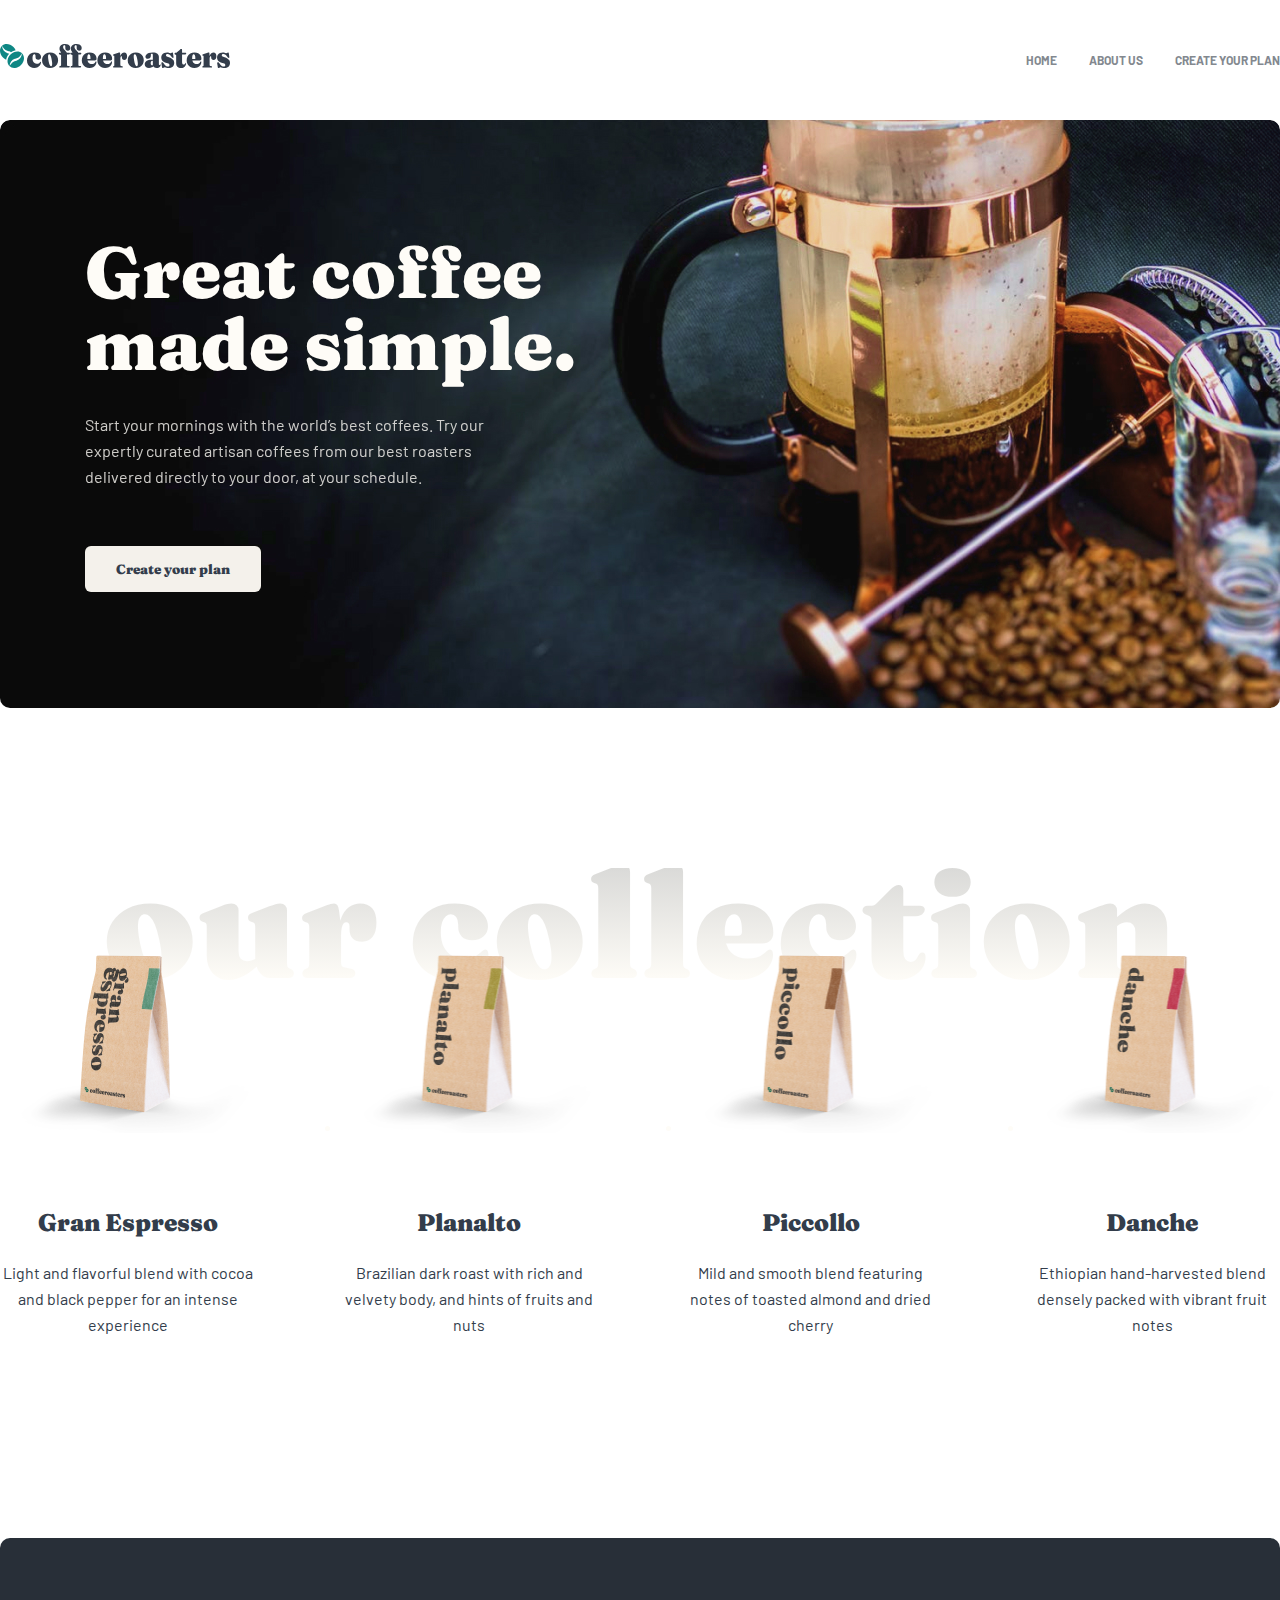
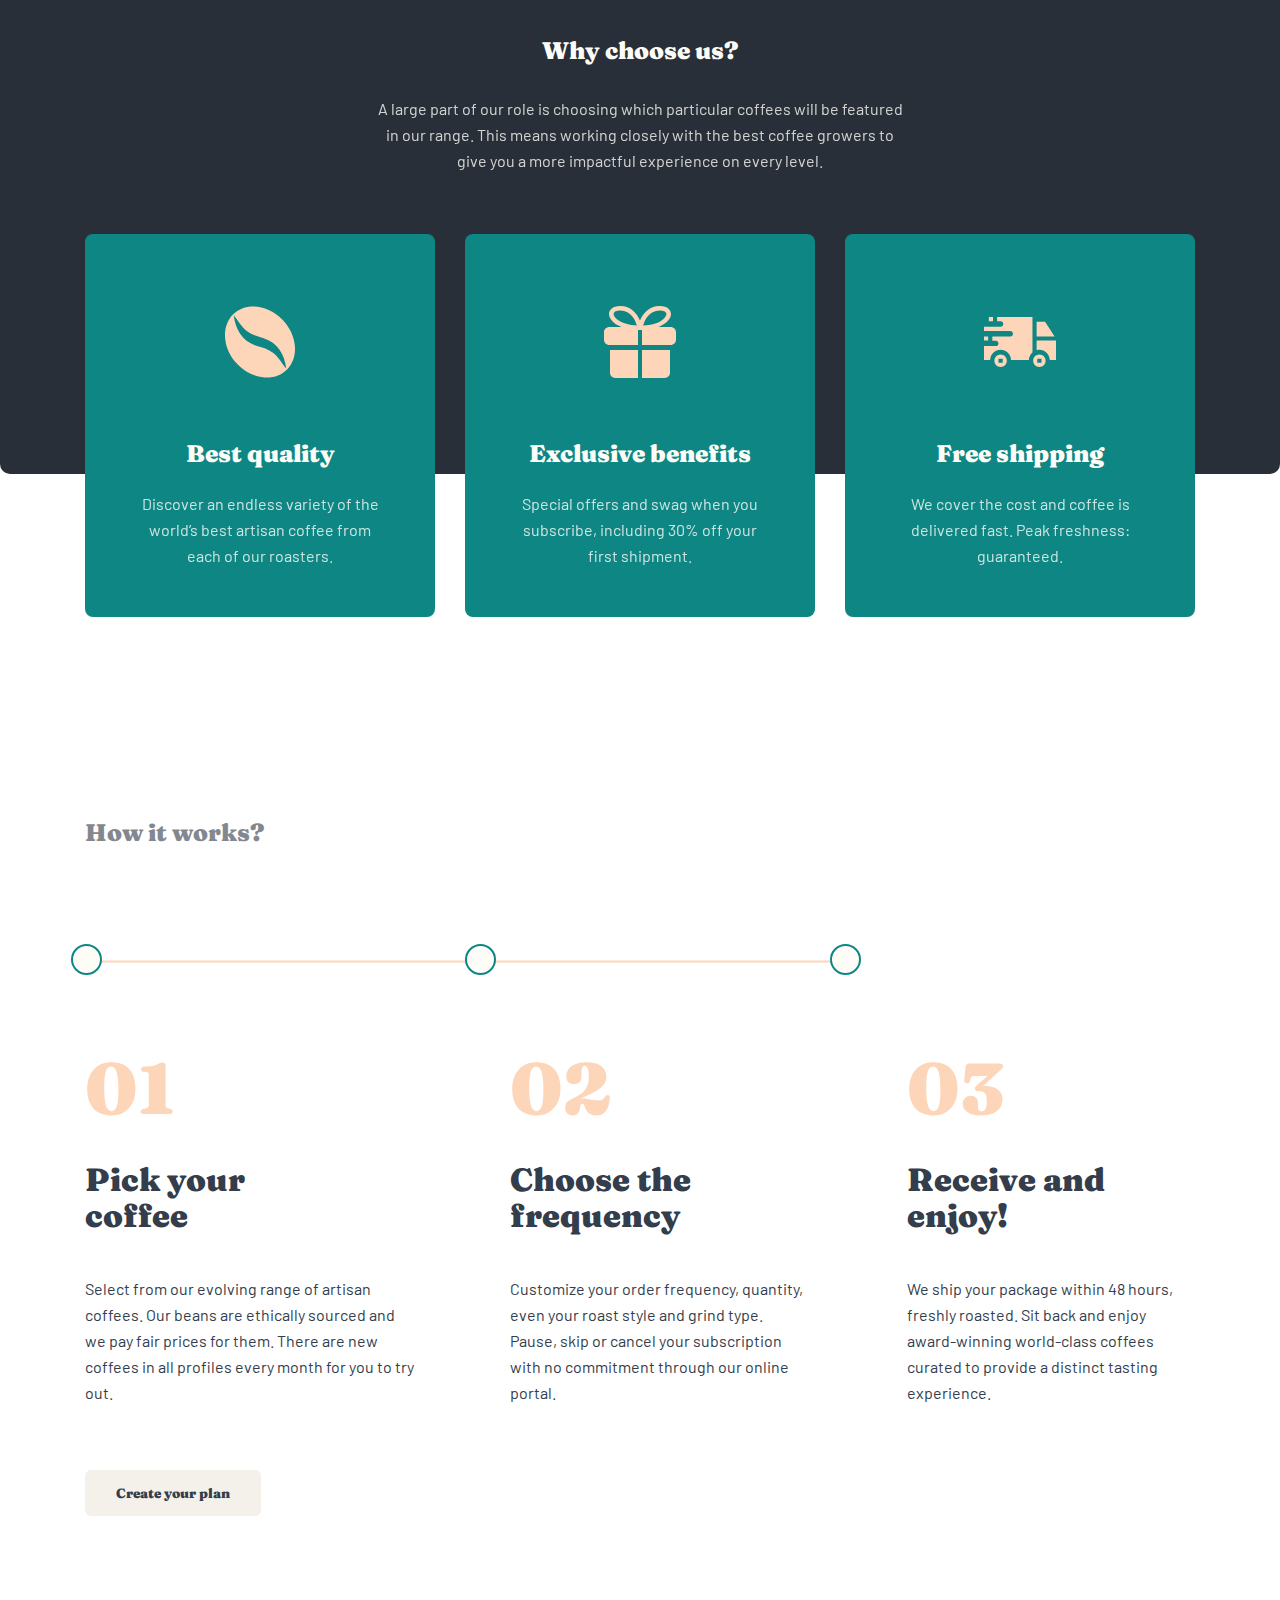
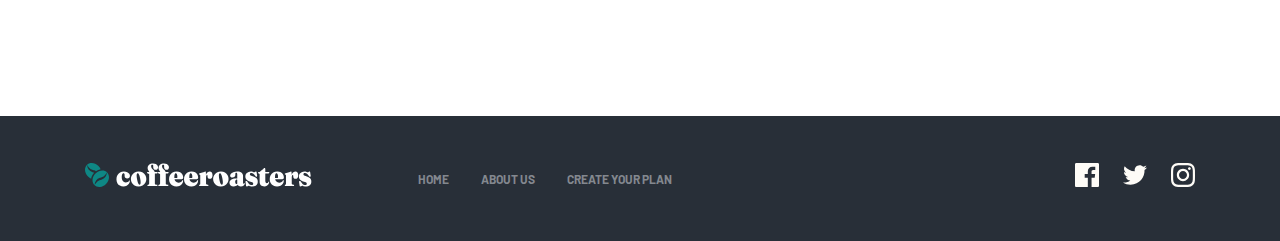
==== index.html @ be674624 "the end" ====
<!DOCTYPE html>
<html lang="en">
  <head>
    <meta charset="UTF-8" />
    <meta http-equiv="X-UA-Compatible" content="IE=edge" />
    <meta name="viewport" content="width=device-width, initial-scale=1.0" />

    <link rel="stylesheet" href="./css/main.css" />
    <title>Home</title>
  </head>
  <body>
    <!-- header -->

    <header class="header">
      <div class="container">
        <div class="header__page">
          <div class="logo">
            <img
              width="24"
              height="24"
              src="./assets/images/Combined_Shape.svg"
              alt="coffee beans"
              class="logo__icon"
            />
            <img
              width="203"
              height="24"
              src="./assets/images/coffeeroasters_logo.svg"
              alt="coffeeroasters logo"
              class="logo__text"
            />
          </div>
          <ul class="nav">
            <li class="nav__item">
              <a href="./index.html">home</a>
            </li>
            <li class="nav__item">
              <a href="./pages/about.html" target="_blank">about us</a>
            </li>
            <li class="nav__item">
              <a href="./pages/subscribe.html" target="_blank"
                >create your plan</a
              >
            </li>
          </ul>
        </div>
      </div>
    </header>

    <!-- main -->
    <main class="main">
      <div class="container">
        <!-- hero -->
        <section class="hero">
          <div class="hero__text">
            <h1 class="hero__title">Great coffee made simple.</h1>
            <p class="hero__subtitle">
              Start your mornings with the world’s best coffees. Try our
              expertly curated artisan coffees from our best roasters delivered
              directly to your door, at your schedule.
            </p>
            <button class="hero__btn">Create your plan</button>
          </div>
        </section>

        <!-- box-menu -->
        <section class="collection">
          <p class="collection__title">our collection</p>
          <ul class="collection__list">
            <li class="collection__item">
              <img
                width="255"
                height="193"
                src="./assets/images/paket1.png"
                alt="box"
                class="collection__icon"
              />
              <h5 class="card__title">Gran Espresso</h5>
              <p class="card__subtitle">
                Light and flavorful blend with cocoa and black pepper for an
                intense experience
              </p>
            </li>
            <li class="collection__item">
              <img
                width="255"
                height="193"
                src="./assets/images/paket2.png"
                alt="box"
                class="collection__icon"
              />
              <h5 class="card__title">Planalto</h5>
              <p class="card__subtitle">
                Brazilian dark roast with rich and velvety body, and hints of
                fruits and nuts
              </p>
            </li>
            <li class="collection__item">
              <img
                width="255"
                height="193"
                src="./assets/images/paket3.png"
                alt="box"
                class="collection__icon"
              />
              <h5 class="card__title">Piccollo</h5>
              <p class="card__subtitle">
                Mild and smooth blend featuring notes of toasted almond and
                dried cherry
              </p>
            </li>
            <li class="collection__item">
              <img
                width="255"
                height="193"
                src="./assets/images/paket4.png"
                alt="box"
                class="collection__icon"
              />
              <h5 class="card__title">Danche</h5>
              <p class="card__subtitle">
                Ethiopian hand-harvested blend densely packed with vibrant fruit
                notes
              </p>
            </li>
          </ul>
        </section>

        <!-- why choose us -->
        <section class="choose">
          <div class="choose__page">
            <div class="choose__text">
              <h3 class="choose__title">Why choose us?</h3>
              <p class="choose__subtitle">
                A large part of our role is choosing which particular coffees
                will be featured in our range. This means working closely with
                the best coffee growers to give you a more impactful experience
                on every level.
              </p>
            </div>
          </div>
          <div class="choose__cards">
            <ul class="choose__list">
              <li class="choose__item">
                <img
                  width="72"
                  height="72"
                  src="./assets/images/coffee-bean.svg"
                  alt="coffee bean"
                  class="choose__icon"
                />
                <h5 class="choose__cards_title">Best quality</h5>
                <p class="choose__cards_subtitle">
                  Discover an endless variety of the world’s best artisan coffee
                  from each of our roasters.
                </p>
              </li>
              <li class="choose__item">
                <img
                  width="72"
                  height="72"
                  src="./assets/images/giftbox.svg"
                  alt="giftbox icon"
                  class="choose__icon"
                />
                <h5 class="choose__cards_title">Exclusive benefits</h5>
                <p class="choose__cards_subtitle">
                  Special offers and swag when you subscribe, including 30% off
                  your first shipment.
                </p>
              </li>
              <li class="choose__item">
                <img
                  width="72"
                  height="72"
                  src="./assets/images/truck.svg"
                  alt="truck icon"
                  class="choose__icon"
                />
                <h5 class="choose__cards_title">Free shipping</h5>
                <p class="choose__cards_subtitle">
                  We cover the cost and coffee is delivered fast. Peak
                  freshness: guaranteed.
                </p>
              </li>
            </ul>
          </div>
        </section>

        <!-- cards -->

        <!-- how it works -->
        <section class="work">
          <p class="work__title">How it works?</p>
          <div class="work__line">
            ,
            <img src="./assets/images/Path.svg" alt="line path" class="path" />
            <img
              src="./assets/images/Oval.svg"
              alt="oval"
              class="line__oval1"
            />
            <img
              src="./assets/images/Oval.svg"
              alt="oval"
              class="line__oval2"
            />
            <img
              src="./assets/images/Oval.svg"
              alt="oval"
              class="line__oval3"
            />
          </div>
          <ul class="work__list">
            <li class="work__item">
              <h2 class="work__item_num">01</h2>
              <h4 class="work__item_title">Pick your coffee</h4>
              <p class="work__item_subtitle">
                Select from our evolving range of artisan coffees. Our beans are
                ethically sourced and we pay fair prices for them. There are new
                coffees in all profiles every month for you to try out.
              </p>
            </li>
            <li class="work__item">
              <h2 class="work__item_num">02</h2>
              <h4 class="work__item_title">Choose the frequency</h4>
              <p class="work__item_subtitle">
                Customize your order frequency, quantity, even your roast style
                and grind type. Pause, skip or cancel your subscription with no
                commitment through our online portal.
              </p>
            </li>
            <li class="work__item">
              <h2 class="work__item_num">03</h2>
              <h4 class="work__item_title">Receive and enjoy!</h4>
              <p class="work__item_subtitle">
                We ship your package within 48 hours, freshly roasted. Sit back
                and enjoy award-winning world-class coffees curated to provide a
                distinct tasting experience.
              </p>
            </li>
          </ul>
          <button class="work__btn hero__btn">Create your plan</button>
        </section>
      </div>
    </main>

    <!-- footer -->

    <footer class="footer">
      <div class="container">
        <div class="footer__page">
          <div class="footer__left">
            <div class="footer__logo">
              <img
                width="24"
                height="24"
                src="./assets/images/Combined_Shape.svg"
                alt="coffee beans"
                class="logo__icon"
              />
              <img
                width="203"
                height="24"
                src="./assets/images/coffeeroasters_white.svg"
                alt="coffeeroasters logo"
                class="logo__text"
              />
            </div>
            <ul class="nav footer__nav">
              <li class="nav__item">
                <a href="./index.html">home</a>
              </li>
              <li class="nav__item">
                <a href="./pages/about.html" target="_blank">about us</a>
              </li>
              <li class="nav__item">
                <a href="./pages/subscribe.html" target="_blank"
                  >create your plan</a
                >
              </li>
            </ul>
          </div>
          <ul class="footer__list">
            <li class="footer__icon">
              <a href="https://facebook.com" target="_blank"
                ><img
                  width="24"
                  height="24"
                  src="./assets/images/facebook.svg"
                  alt="facebook icon"
              /></a>
            </li>
            <li class="footer__icon">
              <a href="https://twitter.com" target="_blank"
                ><img
                  width="24"
                  height="24"
                  src="./assets/images/twitter.svg"
                  alt="twitter icon"
              /></a>
            </li>
            <li class="footer__icon">
              <a href="https://instagram.com" target="_blank"
                ><img
                  width="24"
                  height="24"
                  src="./assets/images/instagram.svg"
                  alt="instagram icon"
              /></a>
            </li>
          </ul>
        </div>
      </div>
    </footer>
  </body>
</html>
---- css/main.css ----
.blitz-question .answer-list, .footer__list, .footer__left, .footer__page, .collection__list, .header__page .nav, .header__page {
  display: flex;
  justify-content: space-between;
  align-items: center;
}

* {
  margin: 0;
  padding: 0;
  box-sizing: border-box;
  scroll-behavior: smooth;
}

body {
  font-family: "Barlow-Regular";
  font-size: 16px;
  color: #fefcf7;
  line-height: 26px;
}

.container {
  width: 1280px;
  margin: 0 auto;
}

@font-face {
  font-family: "Barlow-Regular";
  src: url(../assets/fonts/Barlow-Regular.ttf);
  font-weight: 400;
  font-style: normal;
}
@font-face {
  font-family: "Barlow-Bold";
  src: url(../assets/fonts/Barlow-Bold.ttf);
  font-weight: 700;
  font-style: normal;
}
@font-face {
  font-family: "Fraunces";
  src: url(../assets/fonts/Fraunces_9pt-Black.ttf);
  font-weight: 900;
  font-style: normal;
}
.header {
  padding-top: 44px;
}
.header__page .nav {
  font-family: "Barlow-Bold";
  font-size: 12px;
  list-style-type: none;
  text-transform: uppercase;
  gap: 32px;
}
.header__page .nav__item a {
  text-decoration: none;
  color: #83888f;
}
.header__page .nav__item a:hover {
  color: #333d4b;
}

.hero {
  margin-top: 45px;
  padding: 116px 85px;
  background-image: url(/assets/images/Bitmap.jpg);
  border-radius: 10px;
}
.hero__title {
  font-family: "Fraunces";
  font-size: 72px;
  line-height: 72px;
  color: #fefcf7;
  width: 493px;
}
.hero__subtitle {
  mix-blend-mode: normal;
  opacity: 0.8;
  width: 445px;
  margin-top: 32px;
}
.hero__btn {
  background-color: #f4f1eb;
  border-radius: 6px;
  border: none;
  margin-top: 56px;
  padding: 15px 31px;
  font-family: "Fraunces";
  color: #333d4b;
}
.hero__btn:hover {
  background-color: #66d2cf;
  color: #fefcf7;
}
.hero__btn:active {
  background-color: #fdd6ba;
  color: #333d4b;
}

.collection {
  margin-top: 160px;
}
.collection__title {
  font-family: "Fraunces";
  font-size: 150px;
  line-height: 72px;
  text-align: center;
  background: -webkit-linear-gradient(#dadad8, #fefcf7);
  -webkit-background-clip: text;
  -webkit-text-fill-color: transparent;
  padding: 20px 86px;
  margin-bottom: -40px;
  mix-blend-mode: normal;
}
.collection__item {
  width: 255px;
  text-align: center;
}
.collection .card__title {
  font-family: "Fraunces";
  font-size: 24px;
  color: #333d4b;
  margin-top: 70px;
}
.collection .card__subtitle {
  color: #333d4b;
  margin-top: 24px;
}

.choose__page {
  margin-top: 200px;
  background-color: #282f38;
  border-radius: 10px;
}
.choose__text {
  text-align: center;
  padding: 100px 370px;
  padding-bottom: 300px;
}
.choose__title {
  font-family: "Fraunces";
  font-size: 24px;
}
.choose__subtitle {
  margin-top: 32px;
  opacity: 0.8;
}
.choose__cards {
  margin-top: -240px;
  display: flex;
  justify-content: center;
}
.choose__cards_title {
  font-family: "Fraunces";
  font-size: 24px;
  margin-top: 56px;
}
.choose__cards_subtitle {
  margin-top: 24px;
  opacity: 0.8;
}
.choose__list {
  display: flex;
  align-items: center;
  gap: 30px;
  list-style-type: none;
}
.choose__item {
  width: 350px;
  padding: 72px 48px 48px 48px;
  text-align: center;
  background-color: #0e8784;
  border-radius: 8px;
}

.work {
  margin-top: 200px;
  padding: 0 85px;
}
.work__title {
  font-family: "Fraunces";
  font-size: 24px;
  line-height: 32px;
  color: #83888f;
}
.work__line {
  position: relative;
  margin-top: 95px;
}
.work__line .line__oval1 {
  position: absolute;
  left: -14px;
  top: 0;
}
.work__line .line__oval2 {
  position: absolute;
  left: 380px;
  top: 0;
}
.work__line .line__oval3 {
  position: absolute;
  left: 745px;
  top: 0;
}
.work__list {
  display: flex;
  align-items: center;
  gap: 95px;
  margin-top: 82px;
  list-style-type: none;
}
.work__item_num {
  font-family: "Fraunces";
  font-size: 72px;
  line-height: 72px;
  color: #fdd6ba;
}
.work__item_title {
  width: 255px;
  font-family: "Fraunces";
  font-size: 32px;
  line-height: 36px;
  margin-top: 38px;
  color: #333d4b;
}
.work__item_subtitle {
  margin-top: 42px;
  color: #333d4b;
}
.work__btn {
  margin-top: 64px;
}

.footer {
  margin-top: 200px;
}
.footer__page {
  padding: 47px 85px;
  background-color: #282f38;
}
.footer__left {
  gap: 103px;
}
.footer__nav {
  display: flex;
  align-items: center;
  gap: 32px;
  list-style-type: none;
}
.footer__nav .nav__item {
  text-transform: uppercase;
  font-family: "Barlow-Bold";
  font-size: 12px;
}
.footer__nav .nav__item:hover a {
  color: #fefcf7;
}
.footer__nav .nav__item a {
  text-decoration: none;
  color: #83888f;
}
.footer__list {
  gap: 24px;
  list-style-type: none;
}

.subs-footer {
  margin-top: 168px;
}

.about-hero {
  margin-top: 45px;
  padding: 137px 85px;
  background-image: url(/assets/images/about-hero.png);
  border-radius: 10px;
}
.about-hero__title {
  font-family: "Fraunces";
  font-size: 40px;
  line-height: 48px;
}
.about-hero__subtitle {
  width: 445px;
  margin-top: 24px;
}

.commitment {
  display: flex;
  align-items: center;
  justify-content: center;
  gap: 125px;
  margin-top: 168px;
}
.commitment__title {
  font-family: "Fraunces";
  font-size: 40px;
  line-height: 48px;
  color: #333d4b;
}
.commitment__subtitle {
  width: 540px;
  margin-top: 32px;
  color: #333d4b;
}

.quality {
  display: flex;
  justify-content: space-between;
  margin-top: 245px;
  background-color: #282f38;
  padding-left: 85px;
  padding-right: 85px;
  border-radius: 10px;
}
.quality__text {
  padding-top: 100px;
  padding-bottom: 176px;
}
.quality__title {
  font-family: "Fraunces";
  font-size: 40px;
  line-height: 48px;
}
.quality__subtitle {
  width: 540px;
  margin-top: 32px;
  opacity: 0.8;
}
.quality__pic {
  margin-top: -76px;
  border-radius: 6px;
}

.headquarters {
  margin-top: 168px;
  padding-left: 85px;
}
.headquarters__title {
  font-family: "Fraunces";
  font-size: 24px;
  line-height: 32px;
  color: #83888f;
}
.headquarters__list {
  display: flex;
  align-items: center;
  gap: 95px;
}
.headquarters__item {
  width: 285px;
  margin-top: 72px;
}
.headquarters__item .hq__title {
  font-family: "Fraunces";
  font-size: 32px;
  line-height: 36px;
  margin-top: 45px;
  color: #333d4b;
}
.headquarters__item .hq__subtitle {
  margin-top: 24px;
  color: #333d4b;
}

.subs-hero {
  margin-top: 52px;
  padding: 134px 85px;
  background-image: url(/assets/images/subs-hero.png);
  border-radius: 10px;
}
.subs-hero__title {
  font-family: "Fraunces";
  font-size: 72px;
  line-height: 72px;
}
.subs-hero__subtitle {
  width: 445px;
  margin-top: 32px;
  opacity: 0.8;
}

.plan-menu {
  margin-top: 155px;
  padding-top: 33px;
  padding-left: 100px;
  padding-right: 150px;
  padding-bottom: 100px;
  background-color: #282f38;
  border-radius: 10px;
}
.plan-menu__title {
  color: #fefcf7;
}
.plan-menu__subtitle {
  color: #fefcf7;
}

.option-question {
  display: flex;
  justify-content: space-between;
  margin-top: 168px;
  padding-right: 85px;
  padding-left: 85px;
}

.option-menu__line {
  opacity: 0.5;
}
.option-menu__text {
  width: 255px;
  display: flex;
  align-items: center;
  gap: 24px;
  font-family: "Fraunces";
  font-size: 24px;
  line-height: 32px;
  margin: 24px 0;
  color: #acafb2;
}
.option-menu__text:first-child {
  margin-top: 0;
}
.option-menu__text:hover {
  color: #b5b7b9;
}
.option-menu__text:hover span {
  color: #858a90;
}
.option-menu__text:active {
  color: #858a90;
}
.option-menu__text:active span {
  color: #333d4b;
}

.blitz-question__list {
  display: flex;
  flex-direction: column;
  gap: 88px;
}
.blitz-question__item .question {
  display: flex;
  align-items: center;
  justify-content: space-between;
}
.blitz-question__item .question__text {
  font-family: "Fraunces";
  font-size: 40px;
  line-height: 48px;
  color: #83888f;
}
.blitz-question__item .arrow-up {
  border: solid black;
  border-width: 0 3px 3px 0;
  display: inline-block;
  padding: 3px;
  transform: rotate(-135deg);
  -webkit-transform: rotate(-135deg);
}
.blitz-question .answer-list {
  margin-top: 56px;
}
.blitz-question .answer-list .answer-item {
  padding: 32px 28px;
  padding-bottom: 84px;
  background-color: #f4f1eb;
  border-radius: 8px;
  transition: background-color 0.3s linear;
}
.blitz-question .answer-list .answer-item .answer-title {
  font-family: "Fraunces";
  font-size: 24px;
  line-height: 32px;
  color: #333d4b;
}
.blitz-question .answer-list .answer-item .answer-subtitle {
  width: 172px;
  margin-top: 24px;
  color: #333d4b;
}
.blitz-question .answer-list .answer-item_active {
  background-color: #0e8784;
}
.blitz-question .answer-list .answer-item_active .answer-title {
  color: #fff;
}
.blitz-question .answer-list .answer-item_active .answer-subtitle {
  color: #fefcf7;
}
.blitz-question .answer-list .answer-item_active:hover .answer-title {
  color: #333d4b;
}
.blitz-question .answer-list .answer-item_active:hover .answer-subtitle {
  color: #333d4b;
}
.blitz-question .answer-list .answer-item:hover {
  background-color: #fdd6ba;
}
.blitz-question .order {
  margin-top: 84px;
  padding: 31px 64px 27px 64px;
  background-color: #282f38;
}
.blitz-question .order__title {
  text-transform: uppercase;
  color: #fff;
  font-weight: 400;
  font-size: 16px;
  opacity: 0.5;
}
.blitz-question .order__subtitle {
  margin-top: 8px;
  width: 602px;
  font-family: "Fraunces";
  font-size: 24px;
  line-height: 40px;
  color: #fff;
}
.blitz-question .order .green-text {
  color: #0e8784;
}
.blitz-question .create-button {
  text-align: right;
}
.blitz-question .create-button .create-plan-btn {
  margin-top: 40px;
  padding: 15px 35px;
  background-color: #f4f1eb;
  font-family: "Fraunces";
  font-size: 18px;
  line-height: 25px;
  text-align: center;
  border: none;
  color: #333d4b;
  border-radius: 6px;
}
.blitz-question .create-button .create-plan-btn:hover {
  background-color: #66d2cf;
  color: #fefcf7;
}
.blitz-question .create-button .create-plan-btn:active {
  color: #333d4b;
  background-color: #fdd6ba;
}/*# sourceMappingURL=main.css.map */
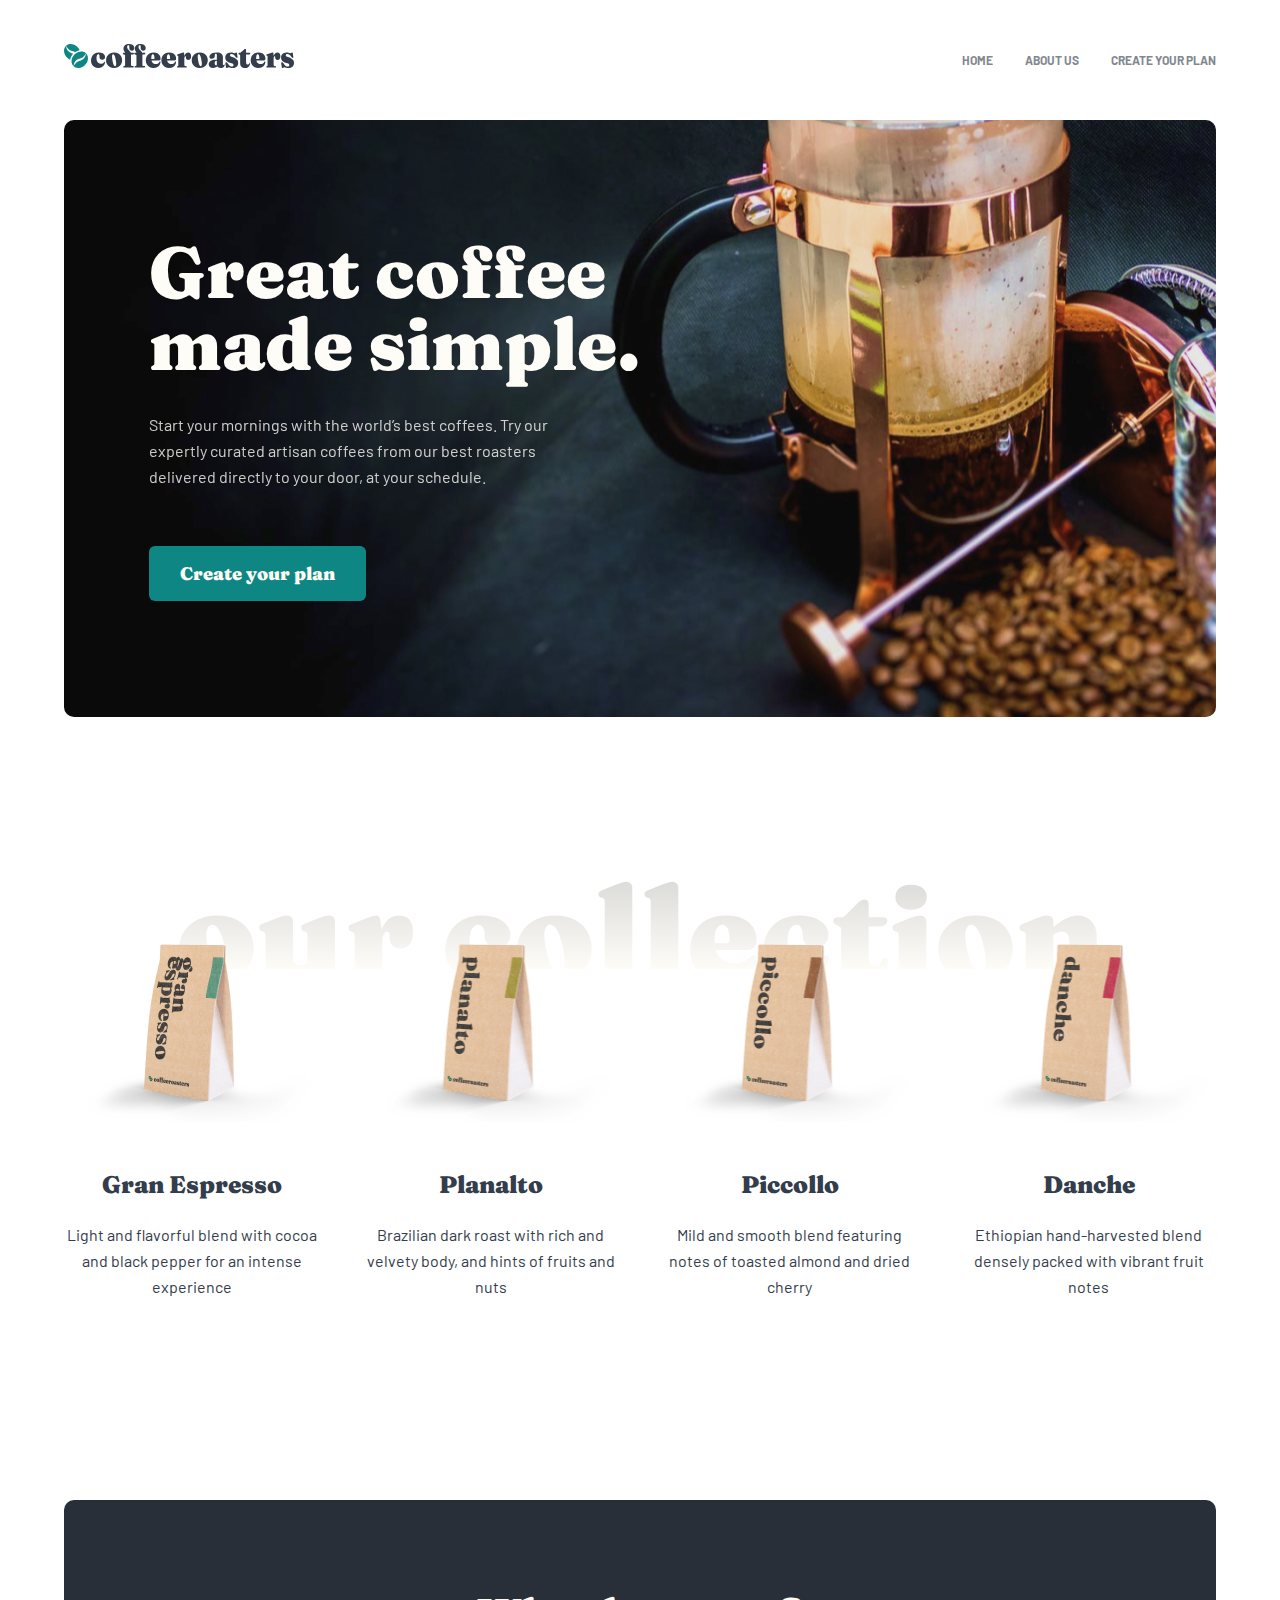
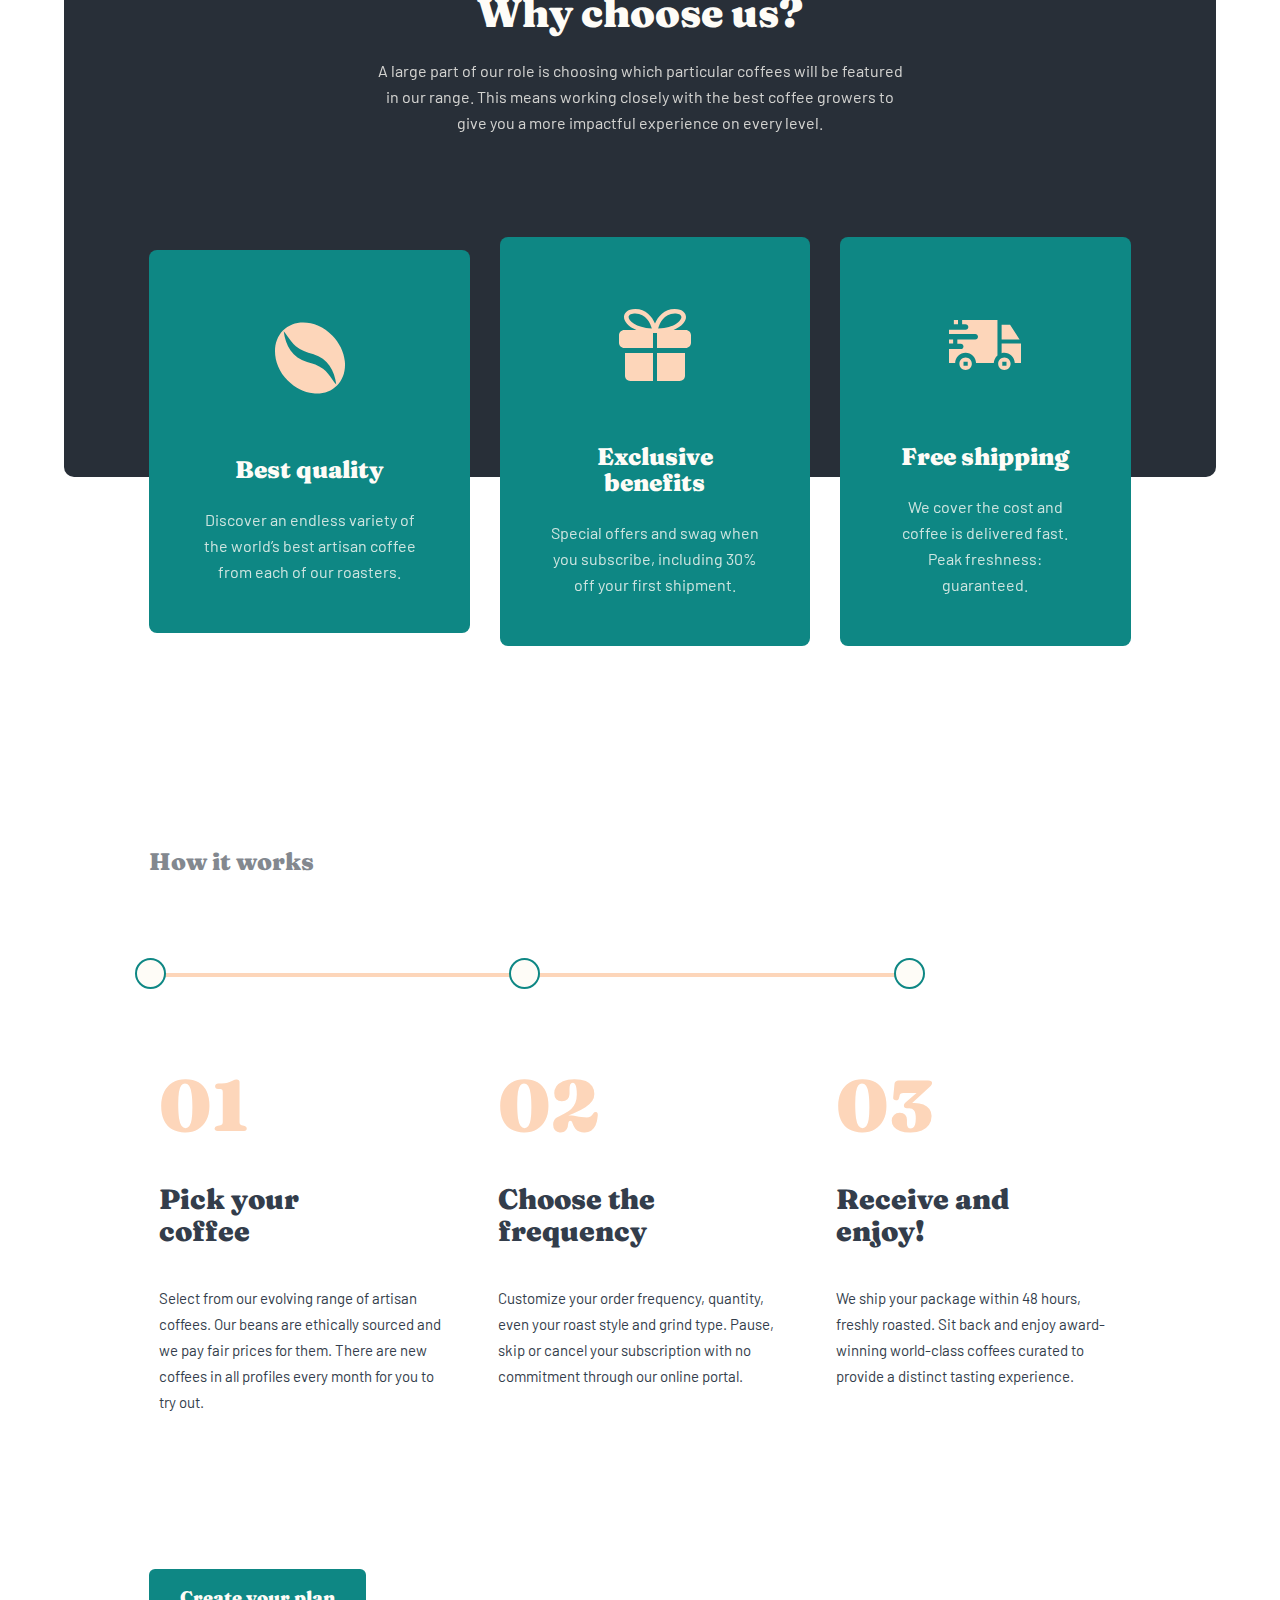
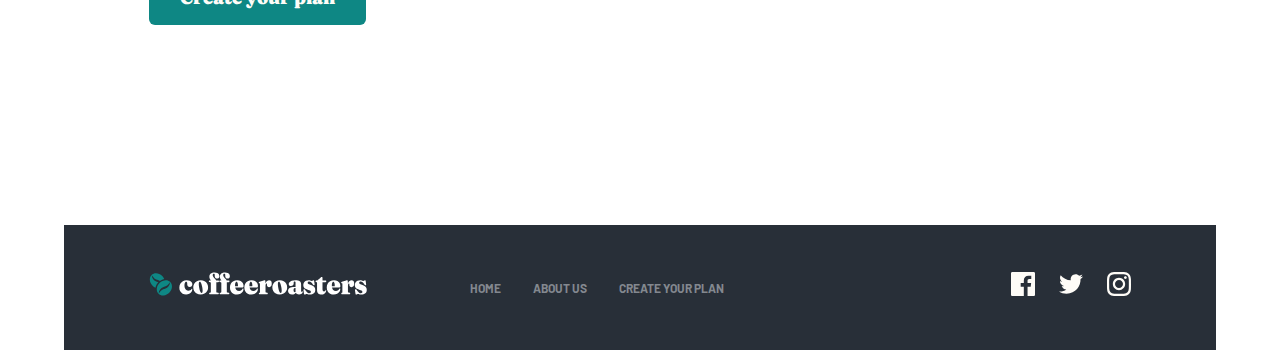
==== commit 19aecd8b: "home-page-got-responsed" ====
--- a/index.html
+++ b/index.html
@@ -9,8 +9,6 @@
     <title>Home</title>
   </head>
   <body>
-    <!-- header -->
-
     <header class="header">
       <div class="container">
         <div class="header__page">
@@ -43,14 +41,19 @@
               >
             </li>
           </ul>
+          <img
+            width="16"
+            height="15"
+            src="/assets/images/hamburger-icon.svg"
+            alt="hamburger-icon"
+            class="hamburger-icon"
+          />
         </div>
       </div>
     </header>
 
-    <!-- main -->
     <main class="main">
       <div class="container">
-        <!-- hero -->
         <section class="hero">
           <div class="hero__text">
             <h1 class="hero__title">Great coffee made simple.</h1>
@@ -63,70 +66,68 @@
           </div>
         </section>
 
-        <!-- box-menu -->
         <section class="collection">
           <p class="collection__title">our collection</p>
           <ul class="collection__list">
             <li class="collection__item">
               <img
-                width="255"
-                height="193"
                 src="./assets/images/paket1.png"
                 alt="box"
                 class="collection__icon"
               />
-              <h5 class="card__title">Gran Espresso</h5>
-              <p class="card__subtitle">
-                Light and flavorful blend with cocoa and black pepper for an
-                intense experience
-              </p>
+              <div class="collection__item_text">
+                <h5 class="card__title">Gran Espresso</h5>
+                <p class="card__subtitle">
+                  Light and flavorful blend with cocoa and black pepper for an
+                  intense experience
+                </p>
+              </div>
             </li>
             <li class="collection__item">
               <img
-                width="255"
-                height="193"
                 src="./assets/images/paket2.png"
                 alt="box"
                 class="collection__icon"
               />
-              <h5 class="card__title">Planalto</h5>
-              <p class="card__subtitle">
-                Brazilian dark roast with rich and velvety body, and hints of
-                fruits and nuts
-              </p>
+              <div class="collection__item_text">
+                <h5 class="card__title">Planalto</h5>
+                <p class="card__subtitle">
+                  Brazilian dark roast with rich and velvety body, and hints of
+                  fruits and nuts
+                </p>
+              </div>
             </li>
             <li class="collection__item">
               <img
-                width="255"
-                height="193"
                 src="./assets/images/paket3.png"
                 alt="box"
                 class="collection__icon"
               />
-              <h5 class="card__title">Piccollo</h5>
-              <p class="card__subtitle">
-                Mild and smooth blend featuring notes of toasted almond and
-                dried cherry
-              </p>
+              <div class="collection__item_text">
+                <h5 class="card__title">Piccollo</h5>
+                <p class="card__subtitle">
+                  Mild and smooth blend featuring notes of toasted almond and
+                  dried cherry
+                </p>
+              </div>
             </li>
             <li class="collection__item">
               <img
-                width="255"
-                height="193"
                 src="./assets/images/paket4.png"
                 alt="box"
                 class="collection__icon"
               />
-              <h5 class="card__title">Danche</h5>
-              <p class="card__subtitle">
-                Ethiopian hand-harvested blend densely packed with vibrant fruit
-                notes
-              </p>
+              <div class="collection__item_text">
+                <h5 class="card__title">Danche</h5>
+                <p class="card__subtitle">
+                  Ethiopian hand-harvested blend densely packed with vibrant
+                  fruit notes
+                </p>
+              </div>
             </li>
           </ul>
         </section>
 
-        <!-- why choose us -->
         <section class="choose">
           <div class="choose__page">
             <div class="choose__text">
@@ -149,11 +150,13 @@
                   alt="coffee bean"
                   class="choose__icon"
                 />
-                <h5 class="choose__cards_title">Best quality</h5>
-                <p class="choose__cards_subtitle">
-                  Discover an endless variety of the world’s best artisan coffee
-                  from each of our roasters.
-                </p>
+                <div class="choose__cards_text">
+                  <h5 class="choose__cards_title">Best quality</h5>
+                  <p class="choose__cards_subtitle">
+                    Discover an endless variety of the world’s best artisan
+                    coffee from each of our roasters.
+                  </p>
+                </div>
               </li>
               <li class="choose__item">
                 <img
@@ -163,11 +166,13 @@
                   alt="giftbox icon"
                   class="choose__icon"
                 />
-                <h5 class="choose__cards_title">Exclusive benefits</h5>
-                <p class="choose__cards_subtitle">
-                  Special offers and swag when you subscribe, including 30% off
-                  your first shipment.
-                </p>
+                <div class="choose__cards_text">
+                  <h5 class="choose__cards_title">Exclusive benefits</h5>
+                  <p class="choose__cards_subtitle">
+                    Special offers and swag when you subscribe, including 30%
+                    off your first shipment.
+                  </p>
+                </div>
               </li>
               <li class="choose__item">
                 <img
@@ -177,24 +182,23 @@
                   alt="truck icon"
                   class="choose__icon"
                 />
-                <h5 class="choose__cards_title">Free shipping</h5>
-                <p class="choose__cards_subtitle">
-                  We cover the cost and coffee is delivered fast. Peak
-                  freshness: guaranteed.
-                </p>
+                <div class="choose__cards_text">
+                  <h5 class="choose__cards_title">Free shipping</h5>
+                  <p class="choose__cards_subtitle">
+                    We cover the cost and coffee is delivered fast. Peak
+                    freshness: guaranteed.
+                  </p>
+                </div>
               </li>
             </ul>
           </div>
         </section>
 
-        <!-- cards -->
-
-        <!-- how it works -->
         <section class="work">
-          <p class="work__title">How it works?</p>
+          <p class="work__title">How it works</p>
           <div class="work__line">
-            ,
-            <img src="./assets/images/Path.svg" alt="line path" class="path" />
+            <!-- <img src="./assets/images/Path.svg" alt="line path" class="path" /> -->
+            <hr />
             <img
               src="./assets/images/Oval.svg"
               alt="oval"
@@ -245,26 +249,15 @@
       </div>
     </main>
 
-    <!-- footer -->
-
     <footer class="footer">
       <div class="container">
         <div class="footer__page">
           <div class="footer__left">
             <div class="footer__logo">
               <img
-                width="24"
-                height="24"
-                src="./assets/images/Combined_Shape.svg"
-                alt="coffee beans"
-                class="logo__icon"
-              />
-              <img
-                width="203"
-                height="24"
-                src="./assets/images/coffeeroasters_white.svg"
-                alt="coffeeroasters logo"
-                class="logo__text"
+                src="./assets/images/footer_logo.svg"
+                alt="logo"
+                class="footer__logo_icon"
               />
             </div>
             <ul class="nav footer__nav">
@@ -284,30 +277,56 @@
           <ul class="footer__list">
             <li class="footer__icon">
               <a href="https://facebook.com" target="_blank"
-                ><img
+                ><svg
+                  class="facebook-icon"
                   width="24"
                   height="24"
-                  src="./assets/images/facebook.svg"
-                  alt="facebook icon"
-              /></a>
+                  viewBox="0 0 24 24"
+                  fill="none"
+                  xmlns="http://www.w3.org/2000/svg"
+                >
+                  <path
+                    d="M22.675 0H1.325C0.593 0 0 0.593 0 1.325V22.676C0 23.407 0.593 24 1.325 24H12.82V14.706H9.692V11.084H12.82V8.413C12.82 5.313 14.713 3.625 17.479 3.625C18.804 3.625 19.942 3.724 20.274 3.768V7.008L18.356 7.009C16.852 7.009 16.561 7.724 16.561 8.772V11.085H20.148L19.681 14.707H16.561V24H22.677C23.407 24 24 23.407 24 22.675V1.325C24 0.593 23.407 0 22.675 0Z"
+                    fill="#FEFCF7"
+                  />
+                </svg>
+              </a>
             </li>
             <li class="footer__icon">
               <a href="https://twitter.com" target="_blank"
-                ><img
+                ><svg
+                  class="twitter-icon"
+                  width="24"
+                  height="20"
+                  viewBox="0 0 24 20"
+                  fill="none"
+                  xmlns="http://www.w3.org/2000/svg"
+                >
+                  <path
+                    d="M24 2.55705C23.117 2.94905 22.168 3.21305 21.172 3.33205C22.189 2.72305 22.97 1.75805 23.337 0.608047C22.386 1.17205 21.332 1.58205 20.21 1.80305C19.313 0.846047 18.032 0.248047 16.616 0.248047C13.437 0.248047 11.101 3.21405 11.819 6.29305C7.728 6.08805 4.1 4.12805 1.671 1.14905C0.381 3.36205 1.002 6.25705 3.194 7.72305C2.388 7.69705 1.628 7.47605 0.965 7.10705C0.911 9.38805 2.546 11.522 4.914 11.997C4.221 12.185 3.462 12.229 2.69 12.081C3.316 14.037 5.134 15.46 7.29 15.5C5.22 17.123 2.612 17.848 0 17.54C2.179 18.937 4.768 19.752 7.548 19.752C16.69 19.752 21.855 12.031 21.543 5.10605C22.505 4.41105 23.34 3.54405 24 2.55705Z"
+                    fill="#FEFCF7"
+                  />
+                </svg>
+              </a>
+            </li>
+            <li class="footer__icon">
+              <a href="https://instagram.com" target="_blank"
+                ><svg
+                  class="instagram-icon"
                   width="24"
                   height="24"
-                  src="./assets/images/twitter.svg"
-                  alt="twitter icon"
-              /></a>
-            </li>
-            <li class="footer__icon">
-              <a href="https://instagram.com" target="_blank"
-                ><img
-                  width="24"
-                  height="24"
-                  src="./assets/images/instagram.svg"
-                  alt="instagram icon"
-              /></a>
+                  viewBox="0 0 24 24"
+                  fill="none"
+                  xmlns="http://www.w3.org/2000/svg"
+                >
+                  <path
+                    fill-rule="evenodd"
+                    clip-rule="evenodd"
+                    d="M12 0C8.741 0 8.333 0.014 7.053 0.072C2.695 0.272 0.273 2.69 0.073 7.052C0.014 8.333 0 8.741 0 12C0 15.259 0.014 15.668 0.072 16.948C0.272 21.306 2.69 23.728 7.052 23.928C8.333 23.986 8.741 24 12 24C15.259 24 15.668 23.986 16.948 23.928C21.302 23.728 23.73 21.31 23.927 16.948C23.986 15.668 24 15.259 24 12C24 8.741 23.986 8.333 23.928 7.053C23.732 2.699 21.311 0.273 16.949 0.073C15.668 0.014 15.259 0 12 0ZM12 2.163C15.204 2.163 15.584 2.175 16.85 2.233C20.102 2.381 21.621 3.924 21.769 7.152C21.827 8.417 21.838 8.797 21.838 12.001C21.838 15.206 21.826 15.585 21.769 16.85C21.62 20.075 20.105 21.621 16.85 21.769C15.584 21.827 15.206 21.839 12 21.839C8.796 21.839 8.416 21.827 7.151 21.769C3.891 21.62 2.38 20.07 2.232 16.849C2.174 15.584 2.162 15.205 2.162 12C2.162 8.796 2.175 8.417 2.232 7.151C2.381 3.924 3.896 2.38 7.151 2.232C8.417 2.175 8.796 2.163 12 2.163ZM5.838 12C5.838 8.597 8.597 5.838 12 5.838C15.403 5.838 18.162 8.597 18.162 12C18.162 15.404 15.403 18.163 12 18.163C8.597 18.163 5.838 15.403 5.838 12ZM12 16C9.791 16 8 14.21 8 12C8 9.791 9.791 8 12 8C14.209 8 16 9.791 16 12C16 14.21 14.209 16 12 16ZM16.965 5.595C16.965 4.8 17.61 4.155 18.406 4.155C19.201 4.155 19.845 4.8 19.845 5.595C19.845 6.39 19.201 7.035 18.406 7.035C17.61 7.035 16.965 6.39 16.965 5.595Z"
+                    fill="#FEFCF7"
+                  />
+                </svg>
+              </a>
             </li>
           </ul>
         </div>
--- a/css/main.css
+++ b/css/main.css
@@ -19,10 +19,16 @@
 }
 
 .container {
-  width: 1280px;
+  max-width: 1280px;
+  width: 90vw;
   margin: 0 auto;
 }
 
+@media only screen and (max-width: 400px) {
+  .container {
+    width: 95vw;
+  }
+}
 @font-face {
   font-family: "Barlow-Regular";
   src: url(../assets/fonts/Barlow-Regular.ttf);
@@ -58,11 +64,24 @@
 .header__page .nav__item a:hover {
   color: #333d4b;
 }
-
+.header__page .hamburger-icon {
+  display: none;
+}
+
+@media only screen and (max-width: 650px) {
+  .header__page .nav {
+    display: none;
+  }
+  .header__page .hamburger-icon {
+    display: block;
+  }
+}
 .hero {
   margin-top: 45px;
   padding: 116px 85px;
   background-image: url(/assets/images/Bitmap.jpg);
+  background-position: center;
+  background-repeat: no-repeat;
   border-radius: 10px;
 }
 .hero__title {
@@ -70,22 +89,24 @@
   font-size: 72px;
   line-height: 72px;
   color: #fefcf7;
-  width: 493px;
+  max-width: 493px;
 }
 .hero__subtitle {
   mix-blend-mode: normal;
   opacity: 0.8;
-  width: 445px;
+  max-width: 445px;
   margin-top: 32px;
 }
 .hero__btn {
-  background-color: #f4f1eb;
+  background-color: #0e8784;
   border-radius: 6px;
   border: none;
   margin-top: 56px;
   padding: 15px 31px;
   font-family: "Fraunces";
-  color: #333d4b;
+  font-size: 18px;
+  line-height: 25px;
+  color: #fefcf7;
 }
 .hero__btn:hover {
   background-color: #66d2cf;
@@ -96,6 +117,78 @@
   color: #333d4b;
 }
 
+@media only screen and (max-width: 1110px) {
+  .hero__title {
+    font-size: 62px;
+    line-height: 62px;
+  }
+}
+@media only screen and (max-width: 1026px) {
+  .hero__title {
+    font-size: 57px;
+    line-height: 57px;
+  }
+}
+@media only screen and (max-width: 770px) {
+  .hero__title {
+    max-width: 330px;
+    font-size: 48px;
+    line-height: 48px;
+  }
+  .hero__subtitle {
+    max-width: 398px;
+    font-size: 15px;
+    line-height: 25px;
+  }
+}
+@media only screen and (max-width: 553px) {
+  .hero {
+    padding: 100px 55px;
+  }
+}
+@media only screen and (max-width: 498px) {
+  .hero {
+    padding: 100px 35px;
+  }
+}
+@media only screen and (max-width: 445px) {
+  .hero {
+    padding: 100px 25px;
+    text-align: center;
+  }
+  .hero__title {
+    font-size: 40px;
+    line-height: 40px;
+  }
+  .hero__subtitle {
+    font-size: 15px;
+    line-height: 25px;
+    margin-top: 20px;
+  }
+  .hero__btn {
+    margin-top: 30px;
+  }
+}
+@media only screen and (max-width: 360px) {
+  .hero {
+    padding: 50px 15px;
+  }
+}
+@media only screen and (max-width: 337px) {
+  .hero__title {
+    font-size: 30px;
+    line-height: 30px;
+    max-width: 280px;
+  }
+  .hero__subtitle {
+    font-size: 12px;
+    line-height: 20px;
+    margin-top: 10px;
+  }
+  .hero__btn {
+    margin-top: 20px;
+  }
+}
 .collection {
   margin-top: 160px;
 }
@@ -107,40 +200,166 @@
   background: -webkit-linear-gradient(#dadad8, #fefcf7);
   -webkit-background-clip: text;
   -webkit-text-fill-color: transparent;
-  padding: 20px 86px;
+  padding-top: 20px;
+  margin: 0 86px;
   margin-bottom: -40px;
   mix-blend-mode: normal;
 }
+.collection__list {
+  margin-left: auto;
+  margin-right: auto;
+}
 .collection__item {
-  width: 255px;
+  display: flex;
+  flex-direction: column;
+  justify-content: center;
+  align-items: center;
+  max-width: 255px;
   text-align: center;
 }
-.collection .card__title {
+.collection__item img {
+  max-width: 255px;
+  max-height: 193px;
+}
+.collection__item_text {
+  margin-top: 50px;
+}
+.collection__item_text .card__title {
   font-family: "Fraunces";
   font-size: 24px;
   color: #333d4b;
-  margin-top: 70px;
-}
-.collection .card__subtitle {
+}
+.collection__item_text .card__subtitle {
   color: #333d4b;
   margin-top: 24px;
 }
 
+@media only screen and (max-width: 1384px) {
+  .collection__title {
+    font-size: 140px;
+  }
+}
+@media only screen and (max-width: 1304px) {
+  .collection__title {
+    font-size: 130px;
+    margin-left: 0;
+    margin-right: 0;
+  }
+}
+@media only screen and (max-width: 1244px) {
+  .collection__title {
+    font-size: 130px;
+  }
+}
+@media only screen and (max-width: 1101px) {
+  .collection__title {
+    font-size: 120px;
+    margin-left: 0px;
+    margin-right: 0px;
+  }
+  .collection__item_text {
+    margin-top: 30px;
+  }
+}
+@media only screen and (max-width: 1075px) {
+  .collection__title {
+    font-size: 110px;
+  }
+  .collection__item img {
+    max-width: 200px;
+  }
+}
+@media only screen and (max-width: 886px) {
+  .collection__title {
+    font-size: 96px;
+  }
+}
+@media only screen and (max-width: 837px) {
+  .collection__list {
+    flex-direction: column;
+    justify-content: center;
+    gap: 47px;
+  }
+  .collection__item {
+    max-width: 570px;
+    flex-direction: row;
+    justify-content: space-between;
+  }
+  .collection__item .card-subtitle {
+    font-size: 15px;
+  }
+}
+@media only screen and (max-width: 762px) {
+  .collection__title {
+    font-size: 80px;
+  }
+}
+@media only screen and (max-width: 686px) {
+  .collection__title {
+    font-size: 70px;
+  }
+  .collection__list {
+    gap: 37px;
+  }
+}
+@media only screen and (max-width: 572px) {
+  .collection__title {
+    font-size: 60px;
+  }
+  .collection__list {
+    gap: 30px;
+  }
+}
+@media only screen and (max-width: 465px) {
+  .collection__title {
+    font-size: 50px;
+  }
+  .collection__list {
+    margin-top: 30px;
+    gap: 48px;
+  }
+  .collection__item {
+    flex-direction: column;
+    max-width: 282px;
+  }
+  .collection__item_text {
+    margin-top: 24px;
+  }
+  .collection__item_text .card-subtitle {
+    margin-top: 16px;
+  }
+}
+@media only screen and (max-width: 398px) {
+  .collection__title {
+    font-size: 40px;
+  }
+}
+@media only screen and (max-width: 359px) {
+  .collection__title {
+    font-size: 40px;
+  }
+}
 .choose__page {
+  min-height: 577px;
   margin-top: 200px;
   background-color: #282f38;
   border-radius: 10px;
 }
 .choose__text {
   text-align: center;
-  padding: 100px 370px;
-  padding-bottom: 300px;
+  padding-top: 100px;
+  display: flex;
+  flex-direction: column;
+  justify-content: center;
+  align-items: center;
 }
 .choose__title {
-  font-family: "Fraunces";
-  font-size: 24px;
+  max-width: 330px;
+  font-family: "Fraunces";
+  font-size: 40px;
 }
 .choose__subtitle {
+  max-width: 540px;
   margin-top: 32px;
   opacity: 0.8;
 }
@@ -148,6 +367,8 @@
   margin-top: -240px;
   display: flex;
   justify-content: center;
+  padding-right: 85px;
+  padding-left: 85px;
 }
 .choose__cards_title {
   font-family: "Fraunces";
@@ -165,13 +386,77 @@
   list-style-type: none;
 }
 .choose__item {
-  width: 350px;
+  width: auto;
   padding: 72px 48px 48px 48px;
   text-align: center;
   background-color: #0e8784;
   border-radius: 8px;
 }
 
+@media only screen and (max-width: 1111px) {
+  .choose__page {
+    height: 573px;
+  }
+  .choose__cards {
+    margin-top: -320px;
+  }
+  .choose__cards:last-child {
+    margin-bottom: 100px;
+  }
+  .choose__list {
+    flex-direction: column;
+  }
+  .choose__item {
+    padding: 41px 70px;
+    display: flex;
+    align-items: center;
+    justify-content: space-between;
+    gap: 55px;
+    text-align: start;
+  }
+  .choose__cards_title {
+    margin-top: 0;
+  }
+  .choose__cards_subtitle {
+    max-width: 344px;
+  }
+}
+@media only screen and (max-width: 588px) {
+  .choose__page {
+    height: 902px;
+  }
+  .choose__subtitle {
+    max-width: 350px;
+  }
+  .choose__cards {
+    margin-top: -540px;
+    padding-left: 48px;
+    padding-right: 48px;
+  }
+  .choose__cards_subtitle {
+    max-width: 212px;
+    width: 100%;
+    height: auto;
+  }
+  .choose__item {
+    max-width: 280px;
+    min-height: 382px;
+    flex-direction: column;
+    align-items: center;
+    text-align: center;
+    padding: 72px 33px;
+    padding-bottom: 48px;
+  }
+  .choose__item_subtitle {
+    font-size: 15px;
+  }
+}
+@media only screen and (max-width: 460px) {
+  .choose__page {
+    padding-left: 10px;
+    padding-right: 10px;
+  }
+}
 .work {
   margin-top: 200px;
   padding: 0 85px;
@@ -186,27 +471,40 @@
   position: relative;
   margin-top: 95px;
 }
+.work__line hr {
+  max-width: 760px;
+  height: 1px;
+  border-color: #fdd6ba;
+  border: 2px solid #fdd6ba;
+}
 .work__line .line__oval1 {
   position: absolute;
   left: -14px;
-  top: 0;
+  top: -15px;
 }
 .work__line .line__oval2 {
   position: absolute;
-  left: 380px;
-  top: 0;
+  left: 360px;
+  top: -15px;
 }
 .work__line .line__oval3 {
   position: absolute;
   left: 745px;
-  top: 0;
+  top: -15px;
 }
 .work__list {
   display: flex;
-  align-items: center;
-  gap: 95px;
+  align-items: baseline;
+  align-content: flex-start;
+  justify-content: space-between;
   margin-top: 82px;
+  margin-bottom: 64px;
+  padding: 10px;
   list-style-type: none;
+}
+.work__item {
+  max-width: 100%;
+  height: auto;
 }
 .work__item_num {
   font-family: "Fraunces";
@@ -215,21 +513,90 @@
   color: #fdd6ba;
 }
 .work__item_title {
-  width: 255px;
-  font-family: "Fraunces";
-  font-size: 32px;
-  line-height: 36px;
+  max-width: 200px;
+  font-family: "Fraunces";
+  font-size: 28px;
+  line-height: 32px;
+  margin-top: 42px;
+  color: #333d4b;
+}
+.work__item_subtitle {
+  max-width: 285px;
+  min-height: 154px;
+  height: auto;
   margin-top: 38px;
   color: #333d4b;
-}
-.work__item_subtitle {
-  margin-top: 42px;
-  color: #333d4b;
+  font-size: 15px;
 }
 .work__btn {
-  margin-top: 64px;
-}
-
+  width: 217px;
+  height: 56px;
+  background-color: #0e8784;
+  border-radius: 6px;
+  border: none;
+  padding: 15px 31px;
+  font-family: "Fraunces";
+  font-size: 18px;
+  line-height: 25px;
+  color: #fefcf7;
+}
+
+@media only screen and (max-width: 1086px) {
+  .work {
+    padding: 0;
+  }
+}
+@media only screen and (max-width: 888px) {
+  .work__line hr {
+    max-width: 467px;
+  }
+  .work__line .line__oval2 {
+    left: 202px;
+  }
+  .work__line .line__oval3 {
+    left: 432px;
+  }
+  .work__list {
+    gap: 10px;
+    margin-bottom: 44px;
+  }
+}
+@media only screen and (max-width: 588px) {
+  .work {
+    display: flex;
+    flex-direction: column;
+    align-items: center;
+    justify-content: center;
+  }
+  .work__title {
+    text-align: center;
+  }
+  .work__line {
+    display: none;
+  }
+  .work__list {
+    max-width: 100%;
+    flex-direction: column;
+    justify-content: center;
+    align-items: center;
+    gap: 56px;
+    text-align: center;
+  }
+  .work__item {
+    text-align: center;
+  }
+  .work__item_title {
+    max-width: 327px;
+    margin-top: 24px;
+  }
+  .work__item_subtitle {
+    max-width: 327px;
+    margin-top: 24px;
+  }
+  .work__btn {
+    text-align: center;
+  }
+}
 .footer {
   margin-top: 200px;
 }
@@ -239,6 +606,10 @@
 }
 .footer__left {
   gap: 103px;
+}
+.footer__logo_icon {
+  max-width: 236px;
+  height: 26;
 }
 .footer__nav {
   display: flex;
@@ -262,15 +633,46 @@
   gap: 24px;
   list-style-type: none;
 }
+.footer__list .facebook-icon:hover path {
+  fill: #fdd6ba;
+}
+.footer__list .twitter-icon:hover path {
+  fill: #fdd6ba;
+}
+.footer__list .instagram-icon:hover path {
+  fill: #fdd6ba;
+}
 
 .subs-footer {
   margin-top: 168px;
 }
 
+@media only screen and (max-width: 920px) {
+  .footer__page {
+    flex-direction: column;
+    gap: 65px;
+  }
+  .footer__left {
+    flex-direction: column;
+    gap: 33px;
+  }
+}
+@media only screen and (max-width: 430px) {
+  .footer__page {
+    padding: 54px;
+  }
+  .footer__nav {
+    flex-direction: column;
+    gap: 24px;
+  }
+}
 .about-hero {
   margin-top: 45px;
   padding: 137px 85px;
   background-image: url(/assets/images/about-hero.png);
+  background-position: center;
+  background-size: cover;
+  background-repeat: no-repeat;
   border-radius: 10px;
 }
 .about-hero__title {
@@ -279,10 +681,24 @@
   line-height: 48px;
 }
 .about-hero__subtitle {
-  width: 445px;
+  max-width: 445px;
   margin-top: 24px;
 }
 
+@media only screen and (max-width: 650px) {
+  .about-hero {
+    padding: auto;
+    text-align: center;
+  }
+  .about-hero__title {
+    font-size: 28px;
+    line-height: 28px;
+  }
+  .about-hero__subtitle {
+    font-size: 15px;
+    line-height: 25px;
+  }
+}
 .commitment {
   display: flex;
   align-items: center;
@@ -290,6 +706,10 @@
   gap: 125px;
   margin-top: 168px;
 }
+.commitment__pic {
+  max-width: 445px;
+  height: auto;
+}
 .commitment__title {
   font-family: "Fraunces";
   font-size: 40px;
@@ -297,11 +717,57 @@
   color: #333d4b;
 }
 .commitment__subtitle {
-  width: 540px;
+  max-width: 540px;
   margin-top: 32px;
   color: #333d4b;
-}
-
+  opacity: 0.8;
+}
+
+@media only screen and (max-width: 1029px) {
+  .commitment {
+    gap: 69px;
+  }
+  .commitment__title {
+    font-size: 32px;
+    line-height: 48px;
+  }
+  .commitment__subtitle {
+    font-size: 15px;
+    line-height: 25px;
+    margin-top: 30px;
+  }
+}
+@media only screen and (max-width: 950px) {
+  .commitment__pic {
+    width: 281px;
+    height: 470px;
+  }
+}
+@media only screen and (max-width: 706px) {
+  .commitment {
+    gap: 40px;
+  }
+  .commitment__title {
+    text-align: center;
+  }
+}
+@media only screen and (max-width: 673px) {
+  .commitment {
+    width: 100%;
+    flex-direction: column;
+    gap: 48px;
+    text-align: center;
+  }
+  .commitment__pic {
+    width: 329px;
+    height: 400px;
+  }
+}
+@media only screen and (max-width: 350px) {
+  .commitment__pic {
+    width: 280px;
+  }
+}
 .quality {
   display: flex;
   justify-content: space-between;
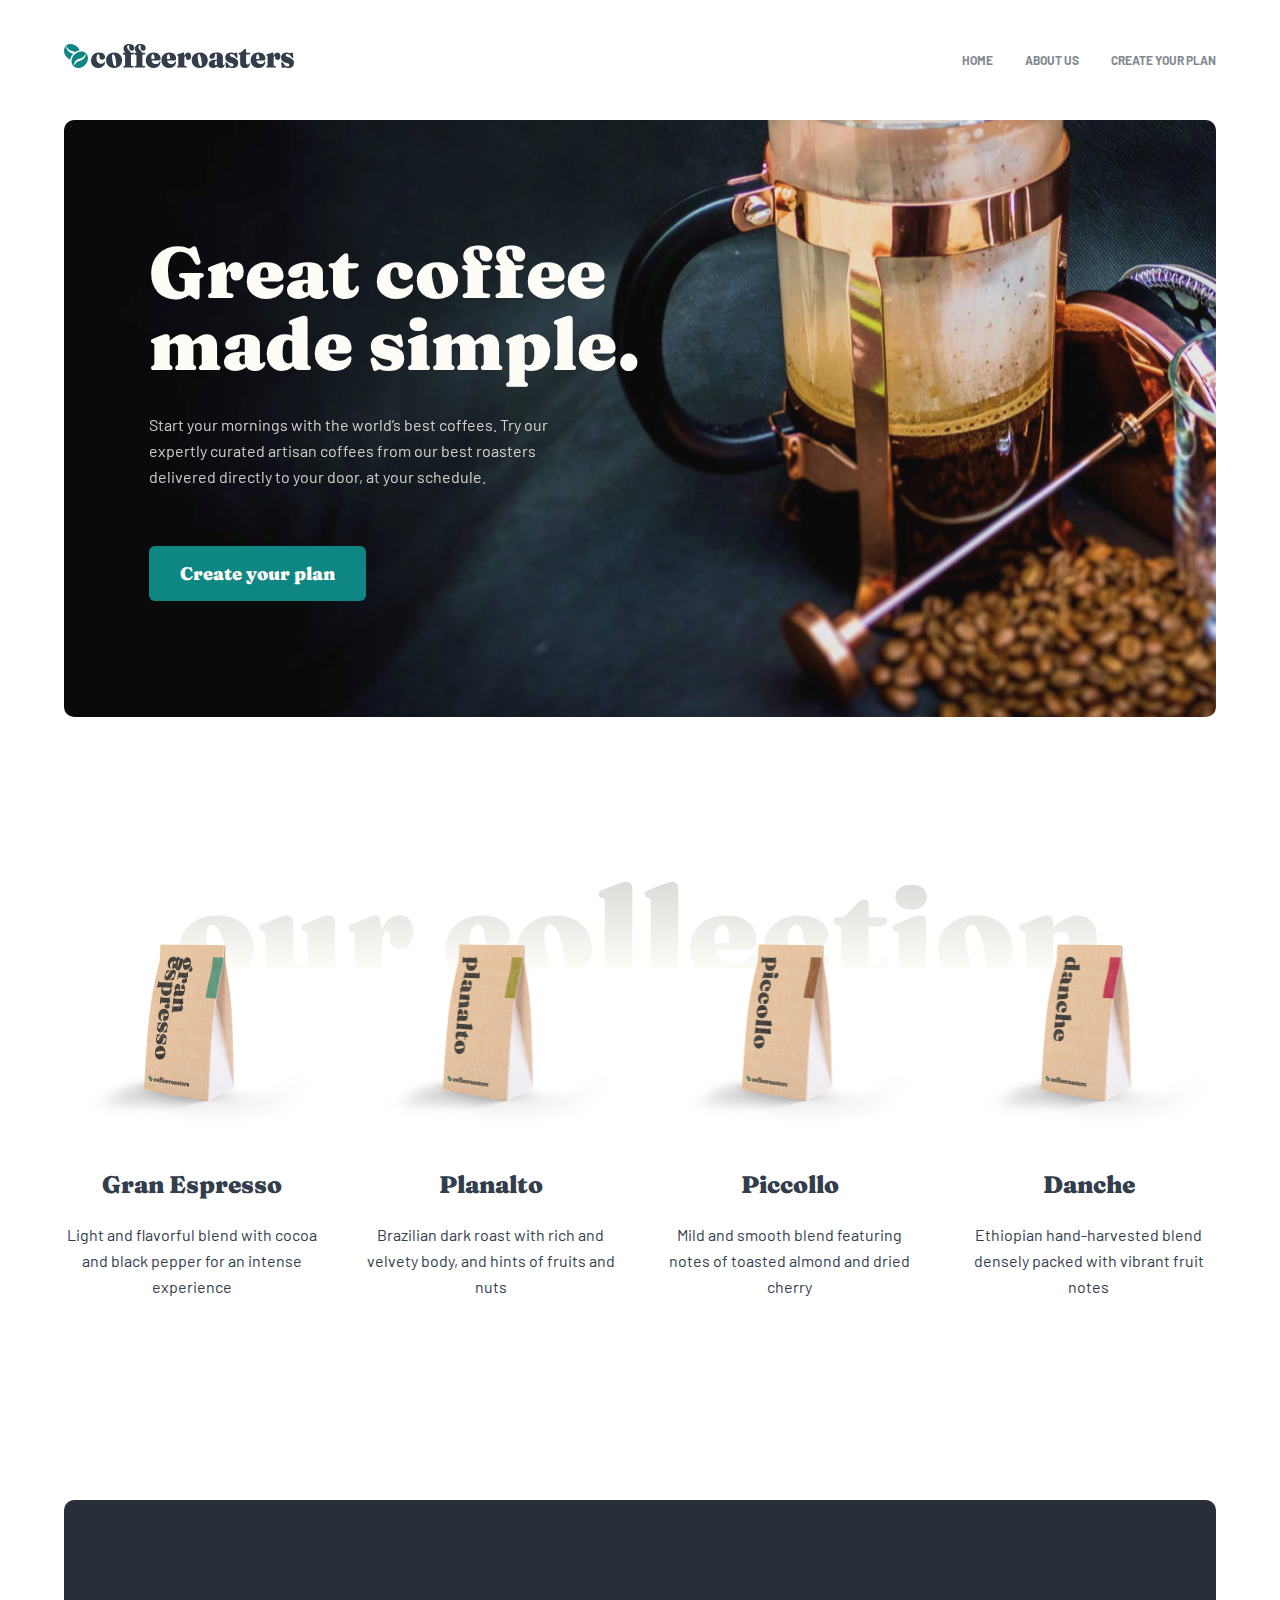
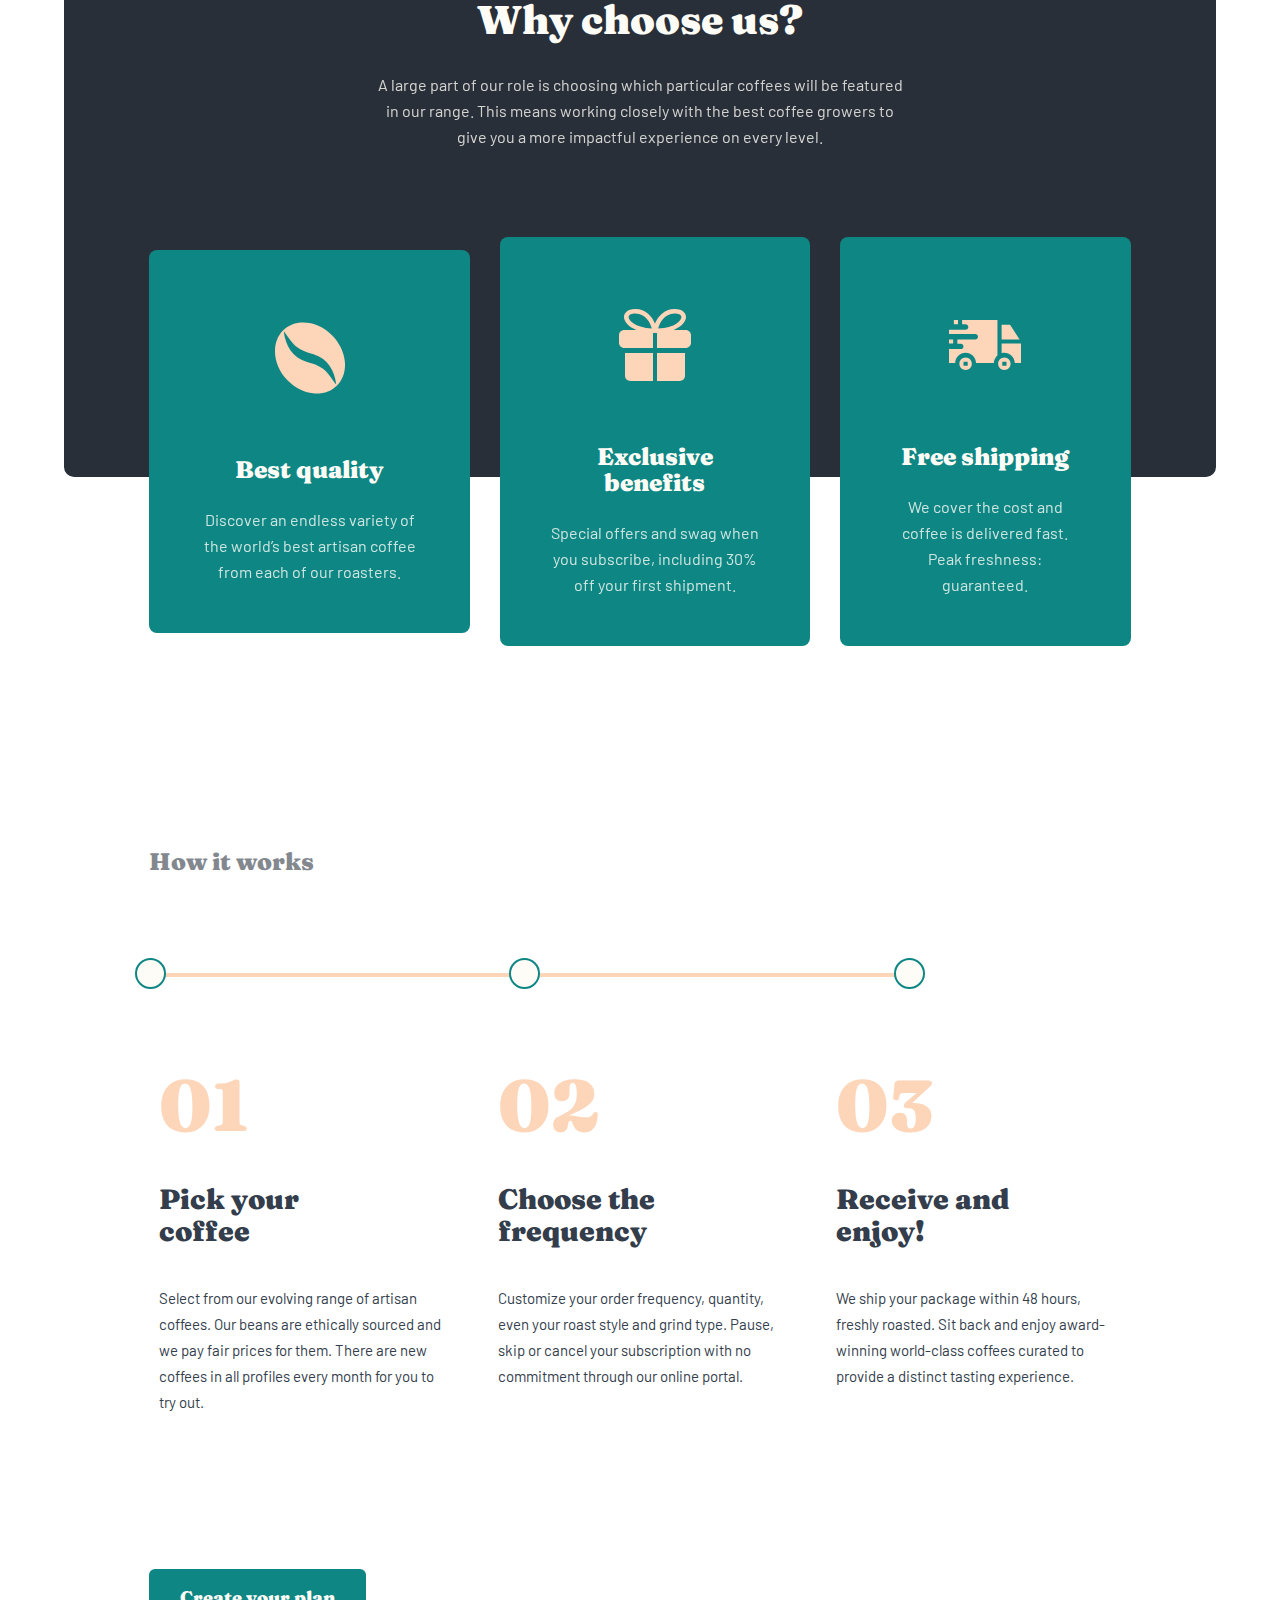
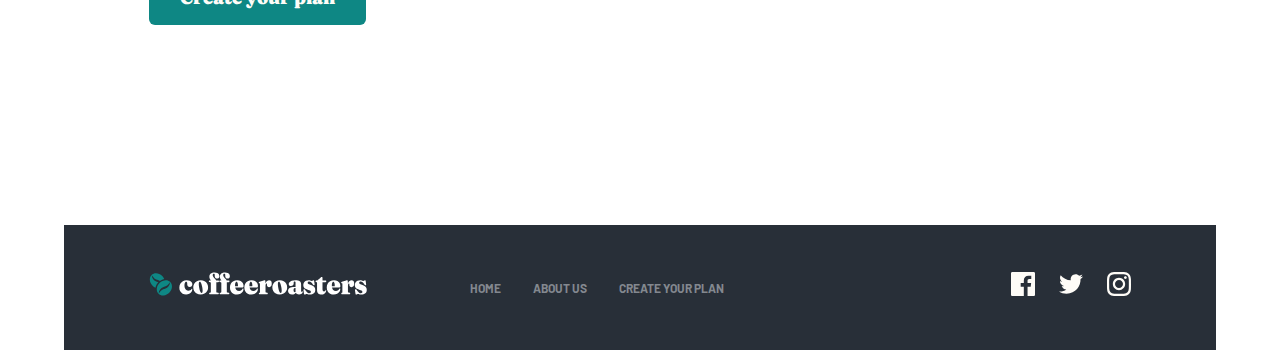
==== commit b90eda32: "all pages're responsive" ====
--- a/index.html
+++ b/index.html
@@ -5,7 +5,7 @@
     <meta http-equiv="X-UA-Compatible" content="IE=edge" />
     <meta name="viewport" content="width=device-width, initial-scale=1.0" />
 
-    <link rel="stylesheet" href="./css/main.css" />
+    <link rel="stylesheet" href="./css/main.min.css" />
     <title>Home</title>
   </head>
   <body>
@@ -48,6 +48,18 @@
             alt="hamburger-icon"
             class="hamburger-icon"
           />
+          <!-- <div class="mobile">
+            <img
+              src="/assets/images/hamburger-icon.svg"
+              alt="close button"
+              class="close-btn"
+            />
+            <ul class="mobile__list">
+              <li class="mobile__item">Home</li>
+              <li class="mobile__item">About us</li>
+              <li class="mobile__item">Create your plan</li>
+            </ul>
+          </div> -->
         </div>
       </div>
     </header>
@@ -197,7 +209,6 @@
         <section class="work">
           <p class="work__title">How it works</p>
           <div class="work__line">
-            <!-- <img src="./assets/images/Path.svg" alt="line path" class="path" /> -->
             <hr />
             <img
               src="./assets/images/Oval.svg"
@@ -332,5 +343,6 @@
         </div>
       </div>
     </footer>
+    <script src="/main.js"></script>
   </body>
 </html>
--- a/css/main.min.css
+++ b/css/main.min.css
@@ -0,0 +1 @@
+.blitz-question .answer-list,.footer__list,.footer__left,.footer__page,.collection__list,.header__page .nav,.header__page{display:flex;justify-content:space-between;align-items:center}*{margin:0;padding:0;box-sizing:border-box;scroll-behavior:smooth}body{font-family:"Barlow-Regular";font-size:16px;color:#fefcf7;line-height:26px}.container{max-width:1280px;width:90vw;margin:0 auto}@media only screen and (max-width: 400px){.container{width:95vw}}@font-face{font-family:"Barlow-Regular";src:url(../assets/fonts/Barlow-Regular.ttf);font-weight:400;font-style:normal}@font-face{font-family:"Barlow-Bold";src:url(../assets/fonts/Barlow-Bold.ttf);font-weight:700;font-style:normal}@font-face{font-family:"Fraunces";src:url(../assets/fonts/Fraunces_9pt-Black.ttf);font-weight:900;font-style:normal}.header{padding-top:44px}.header__page .nav{font-family:"Barlow-Bold";font-size:12px;list-style-type:none;text-transform:uppercase;gap:32px}.header__page .nav__item a{text-decoration:none;color:#83888f}.header__page .nav__item a:hover{color:#333d4b}.header__page .hamburger-icon{display:none}.header__page .mobile{display:none}@media only screen and (max-width: 650px){.header__page .nav{display:none}.header__page .hamburger-icon{display:block}}.hero{margin-top:45px;padding:116px 85px;background-image:url(/assets/images/Bitmap.jpg);background-position:center;background-repeat:no-repeat;border-radius:10px}.hero__title{font-family:"Fraunces";font-size:72px;line-height:72px;color:#fefcf7;max-width:493px}.hero__subtitle{mix-blend-mode:normal;opacity:.8;max-width:445px;margin-top:32px}.hero__btn{background-color:#0e8784;border-radius:6px;border:none;margin-top:56px;padding:15px 31px;font-family:"Fraunces";font-size:18px;line-height:25px;color:#fefcf7}.hero__btn:hover{background-color:#66d2cf;color:#fefcf7}.hero__btn:active{background-color:#fdd6ba;color:#333d4b}@media only screen and (max-width: 1110px){.hero__title{font-size:62px;line-height:62px}}@media only screen and (max-width: 1026px){.hero__title{font-size:57px;line-height:57px}}@media only screen and (max-width: 770px){.hero__title{max-width:330px;font-size:48px;line-height:48px}.hero__subtitle{max-width:398px;font-size:15px;line-height:25px}}@media only screen and (max-width: 553px){.hero{padding:100px 55px}}@media only screen and (max-width: 498px){.hero{padding:100px 35px}}@media only screen and (max-width: 445px){.hero{padding:100px 25px;text-align:center}.hero__title{font-size:40px;line-height:40px}.hero__subtitle{font-size:15px;line-height:25px;margin-top:20px}.hero__btn{margin-top:30px}}@media only screen and (max-width: 360px){.hero{padding:50px 15px}}@media only screen and (max-width: 337px){.hero__title{font-size:30px;line-height:30px;max-width:280px}.hero__subtitle{font-size:12px;line-height:20px;margin-top:10px}.hero__btn{margin-top:20px}}.collection{margin-top:160px}.collection__title{font-family:"Fraunces";font-size:150px;line-height:72px;text-align:center;background:-webkit-linear-gradient(#dadad8, #fefcf7);-webkit-background-clip:text;-webkit-text-fill-color:rgba(0,0,0,0);padding-top:20px;margin:0 86px;margin-bottom:-40px;mix-blend-mode:normal}.collection__list{margin-left:auto;margin-right:auto}.collection__item{display:flex;flex-direction:column;justify-content:center;align-items:center;max-width:255px;text-align:center}.collection__item img{max-width:255px;max-height:193px}.collection__item_text{margin-top:50px}.collection__item_text .card__title{font-family:"Fraunces";font-size:24px;color:#333d4b}.collection__item_text .card__subtitle{color:#333d4b;margin-top:24px}@media only screen and (max-width: 1384px){.collection__title{font-size:140px}}@media only screen and (max-width: 1304px){.collection__title{font-size:130px;margin-left:0;margin-right:0}}@media only screen and (max-width: 1244px){.collection__title{font-size:130px}}@media only screen and (max-width: 1101px){.collection__title{font-size:120px;margin-left:0px;margin-right:0px}.collection__item_text{margin-top:30px}}@media only screen and (max-width: 1075px){.collection__title{font-size:110px}.collection__item img{max-width:200px}}@media only screen and (max-width: 886px){.collection__title{font-size:96px}}@media only screen and (max-width: 837px){.collection__list{flex-direction:column;justify-content:center;gap:47px}.collection__item{max-width:570px;flex-direction:row;justify-content:space-between}.collection__item .card-subtitle{font-size:15px}}@media only screen and (max-width: 762px){.collection__title{font-size:80px}}@media only screen and (max-width: 686px){.collection__title{font-size:70px}.collection__list{gap:37px}}@media only screen and (max-width: 572px){.collection__title{font-size:60px}.collection__list{gap:30px}}@media only screen and (max-width: 465px){.collection__title{font-size:50px}.collection__list{margin-top:30px;gap:48px}.collection__item{flex-direction:column;max-width:282px}.collection__item_text{margin-top:24px}.collection__item_text .card-subtitle{margin-top:16px}}@media only screen and (max-width: 398px){.collection__title{font-size:40px}}@media only screen and (max-width: 359px){.collection__title{font-size:40px}}.choose__page{min-height:577px;margin-top:200px;background-color:#282f38;border-radius:10px}.choose__text{text-align:center;padding-top:100px;display:flex;flex-direction:column;justify-content:center;align-items:center}.choose__title{max-width:330px;font-family:"Fraunces";font-size:40px;line-height:40px}.choose__subtitle{max-width:540px;margin-top:32px;opacity:.8}.choose__cards{margin-top:-240px;display:flex;justify-content:center;padding-right:85px;padding-left:85px}.choose__cards_title{font-family:"Fraunces";font-size:24px;margin-top:56px}.choose__cards_subtitle{margin-top:24px;opacity:.8}.choose__list{display:flex;align-items:center;gap:30px;list-style-type:none}.choose__item{width:auto;padding:72px 48px 48px 48px;text-align:center;background-color:#0e8784;border-radius:8px}@media only screen and (max-width: 1111px){.choose__page{height:573px}.choose__cards{margin-top:-320px}.choose__cards:last-child{margin-bottom:100px}.choose__list{flex-direction:column}.choose__item{padding:41px 70px;display:flex;align-items:center;justify-content:space-between;gap:55px;text-align:start}.choose__cards_title{margin-top:0}.choose__cards_subtitle{max-width:344px}}@media only screen and (max-width: 588px){.choose__page{height:902px}.choose__subtitle{max-width:350px}.choose__cards{margin-top:-540px;padding-left:48px;padding-right:48px}.choose__cards_subtitle{max-width:212px;width:100%;height:auto}.choose__item{max-width:280px;min-height:382px;flex-direction:column;align-items:center;text-align:center;padding:72px 33px;padding-bottom:48px}.choose__item_subtitle{font-size:15px}}@media only screen and (max-width: 460px){.choose__page{padding-left:10px;padding-right:10px}}@media only screen and (max-width: 340px){.choose__cards{margin-top:-520px}}.work{margin-top:200px;padding:0 85px}.work__title{font-family:"Fraunces";font-size:24px;line-height:32px;color:#83888f}.work__line{position:relative;margin-top:95px}.work__line hr{max-width:760px;height:1px;border-color:#fdd6ba;border:2px solid #fdd6ba}.work__line .line__oval1{position:absolute;left:-14px;top:-15px}.work__line .line__oval2{position:absolute;left:360px;top:-15px}.work__line .line__oval3{position:absolute;left:745px;top:-15px}.work__list{display:flex;align-items:baseline;align-content:flex-start;justify-content:space-between;margin-top:82px;margin-bottom:64px;padding:10px;list-style-type:none}.work__item{max-width:100%;height:auto}.work__item_num{font-family:"Fraunces";font-size:72px;line-height:72px;color:#fdd6ba}.work__item_title{max-width:200px;font-family:"Fraunces";font-size:28px;line-height:32px;margin-top:42px;color:#333d4b}.work__item_subtitle{max-width:285px;min-height:154px;height:auto;margin-top:38px;color:#333d4b;font-size:15px}.work__btn{width:217px;height:56px;background-color:#0e8784;border-radius:6px;border:none;padding:15px 31px;font-family:"Fraunces";font-size:18px;line-height:25px;color:#fefcf7}@media only screen and (max-width: 1086px){.work{padding:0}}@media only screen and (max-width: 888px){.work__line hr{max-width:467px}.work__line .line__oval2{left:202px}.work__line .line__oval3{left:432px}.work__list{gap:10px;margin-bottom:44px}}@media only screen and (max-width: 588px){.work{display:flex;flex-direction:column;align-items:center;justify-content:center}.work__title{text-align:center}.work__line{display:none}.work__list{max-width:100%;flex-direction:column;justify-content:center;align-items:center;gap:56px;text-align:center}.work__item{text-align:center}.work__item_title{max-width:327px;margin-top:24px}.work__item_subtitle{max-width:327px;margin-top:24px}.work__btn{text-align:center}}.footer{margin-top:200px}.footer__page{padding:47px 85px;background-color:#282f38}.footer__left{gap:103px}.footer__logo_icon{max-width:236px;height:26}.footer__nav{display:flex;align-items:center;gap:32px;list-style-type:none}.footer__nav .nav__item{text-transform:uppercase;font-family:"Barlow-Bold";font-size:12px}.footer__nav .nav__item:hover a{color:#fefcf7}.footer__nav .nav__item a{text-decoration:none;color:#83888f}.footer__list{gap:24px;list-style-type:none}.footer__list .facebook-icon:hover path{fill:#fdd6ba}.footer__list .twitter-icon:hover path{fill:#fdd6ba}.footer__list .instagram-icon:hover path{fill:#fdd6ba}.footer__list .facebook-icon:active path{fill:#0e8784}.footer__list .twitter-icon:active path{fill:#0e8784}.footer__list .instagram-icon:active path{fill:#0e8784}.subs-footer{margin-top:168px}@media only screen and (max-width: 1047px){.footer__left{gap:40px}}@media only screen and (max-width: 920px){.footer__page{flex-direction:column;gap:65px}.footer__left{flex-direction:column;gap:33px}}@media only screen and (max-width: 474px){.footer__page{padding:54px}.footer__nav{flex-direction:column;gap:24px}}.about-hero{margin-top:45px;padding:137px 85px;background-image:url(/assets/images/about-hero.png);background-position:center;background-size:cover;background-repeat:no-repeat;border-radius:10px}.about-hero__title{font-family:"Fraunces";font-size:40px;line-height:48px}.about-hero__subtitle{max-width:445px;margin-top:24px}@media only screen and (max-width: 650px){.about-hero{padding:auto;text-align:center}.about-hero__title{font-size:28px;line-height:28px}.about-hero__subtitle{font-size:15px;line-height:25px}}.commitment{display:flex;align-items:center;justify-content:center;gap:125px;margin-top:168px}.commitment__pic{max-width:445px;height:auto}.commitment__title{font-family:"Fraunces";font-size:40px;line-height:48px;color:#333d4b}.commitment__subtitle{max-width:540px;margin-top:32px;color:#333d4b;opacity:.8}@media only screen and (max-width: 1029px){.commitment{gap:69px}.commitment__title{font-size:32px;line-height:48px}.commitment__subtitle{font-size:15px;line-height:25px;margin-top:30px}}@media only screen and (max-width: 950px){.commitment__pic{width:281px;height:470px}}@media only screen and (max-width: 706px){.commitment{gap:40px}.commitment__title{text-align:center}}@media only screen and (max-width: 673px){.commitment{width:100%;flex-direction:column;gap:48px;text-align:center}.commitment__pic{width:329px;height:400px}}@media only screen and (max-width: 350px){.commitment__pic{width:280px}}.quality{display:flex;justify-content:space-between;gap:30px;margin-top:245px;background-color:#282f38;padding-left:85px;padding-right:85px;border-radius:10px}.quality__text{padding-top:100px;padding-bottom:176px}.quality__title{font-family:"Fraunces";font-size:40px;line-height:48px}.quality__subtitle{max-width:540px;margin-top:32px;opacity:.8}.quality__pic{margin-top:-76px;border-radius:6px}.quality-tablet-pic{display:none;border-radius:6px}@media only screen and (max-width: 1270px){.quality{padding-left:40px;padding-right:40px}}@media only screen and (max-width: 1191px){.quality{flex-direction:column-reverse;justify-content:center;align-items:center;margin-top:320px;padding-left:74px;padding-right:74px;padding-bottom:67px}.quality__pic{display:none}.quality-tablet-pic{display:block;margin-top:-160px}.quality__text{padding:0;text-align:center}.quality__title{margin-top:64px}.quality__subtitle{margin-top:24px}}@media only screen and (max-width: 700px){.quality-tablet-pic{width:379px;height:256px;margin-top:-128px}}@media only screen and (max-width: 470px){.quality{padding-left:24px;padding-right:24px;padding-bottom:61px}.quality-tablet-pic{width:279px;height:156px;margin-top:-78px}.quality__text{width:100%}.quality__title{font-size:28px;line-height:28px}.quality__subtitle{font-size:15px;line-height:25px}}.headquarters{margin-top:168px;padding-left:85px}.headquarters__title{font-family:"Fraunces";font-size:24px;line-height:32px;color:#83888f}.headquarters__list{display:flex;align-items:center;gap:95px}.headquarters__item{width:285px;margin-top:72px}.headquarters__item .hq__title{font-family:"Fraunces";font-size:32px;line-height:36px;margin-top:45px;color:#333d4b}.headquarters__item .hq__subtitle{margin-top:24px;color:#333d4b}@media only screen and (max-width: 1070px){.headquarters{padding:0}.headquarters__list{gap:60px}}@media only screen and (max-width: 630px){.headquarters{display:flex;flex-direction:column;align-items:center;justify-content:center}.headquarters__list{flex-direction:column;justify-content:center;align-items:center;text-align:center;gap:80px}.headquarters__item{margin:0;padding:0}.headquarters__item:first-child{margin-top:72px}.headquarters .hq__title{font-size:28px;line-height:36px}}.subs-hero{margin-top:52px;padding:134px 85px;background-image:url(/assets/images/subs-hero.png);background-repeat:no-repeat;background-size:cover;border-radius:10px}.subs-hero__title{font-family:"Fraunces";font-size:72px;line-height:72px}.subs-hero__subtitle{max-width:445px;margin-top:32px;opacity:.8}@media only screen and (max-width: 770px){.subs-hero{padding:126px 57px;background-image:url(/assets/images/subs-hero-tablet.png)}.subs-hero__title{font-size:48px;line-height:48px}.subs-hero__subtitle{font-size:15px;line-height:25px;margin-top:24px}}@media only screen and (max-width: 486px){.subs-hero{padding:100px 24px;text-align:center;background-image:url(/assets/images/subs-hero-mobile.png)}.subs-hero__title{font-size:40px;line-height:40px;width:100%}.subs-hero__subtitle{margin-bottom:136px}}.plan{margin-top:155px;padding-top:100px;padding-left:100px;padding-right:150px;padding-bottom:100px;background-color:#282f38;border-radius:10px}.plan__line{position:relative}.plan__line hr{width:760px;height:1px;border-color:#fdd6ba;border:2px solid #fdd6ba}.plan__line .plan__oval1{position:absolute;left:-14px;top:-15px}.plan__line .plan__oval2{position:absolute;left:360px;top:-15px}.plan__line .plan__oval3{position:absolute;left:745px;top:-15px}.plan__list{display:flex;align-items:baseline;align-content:flex-start;justify-content:space-between;gap:20px;margin-top:82px;list-style-type:none}.plan__item{max-width:100%;height:auto}.plan__item_num{font-family:"Fraunces";font-size:72px;line-height:72px;color:#fdd6ba}.plan__item_title{max-width:200px;font-family:"Fraunces";font-size:28px;line-height:32px;margin-top:42px;color:#fefcf7}.plan__item_subtitle{max-width:285px;min-height:154px;height:auto;margin-top:38px;color:#fefcf7;font-size:15px}@media only screen and (max-width: 1086px){.plan{padding:60px;padding-top:100px}.plan__line hr{width:467px}.plan__line .plan__oval2{left:202px}.plan__line .plan__oval3{left:446px}}@media only screen and (max-width: 888px){.plan{padding:40px;padding-top:100px}.plan__list{gap:10px}}@media only screen and (max-width: 680px){.plan{display:flex;flex-direction:column;align-items:center;justify-content:center;padding-top:80px}.plan__title{text-align:center}.plan__line{display:none}.plan__list{max-width:100%;flex-direction:column;justify-content:center;align-items:center;gap:56px;text-align:center}.plan__item{text-align:center}.plan__item_title{max-width:327px;margin-top:24px}.plan__item_subtitle{max-width:327px;margin-top:24px}}.option-question{display:flex;justify-content:space-between;margin-top:168px;padding-right:85px;padding-left:85px}.option-menu__line{opacity:.5}.option-menu__text{width:255px;display:flex;align-items:center;gap:24px;font-family:"Fraunces";font-size:24px;line-height:32px;margin:24px 0;color:#acafb2}.option-menu__text:first-child{margin-top:0}.option-menu__text:hover{color:#b5b7b9}.option-menu__text:hover span{color:#858a90}.option-menu__text:active{color:#858a90}.option-menu__text:active span{color:#333d4b}@media only screen and (max-width: 1185px){.option-question{padding-left:0;padding-right:0}}@media only screen and (max-width: 987px){.option-question{align-items:center;justify-content:center}.option-menu{display:none}}.blitz-question{display:flex;flex-direction:column;align-items:center}.blitz-question__list{display:flex;flex-direction:column;gap:88px}.blitz-question__item .question{display:flex;align-items:center;justify-content:space-between}.blitz-question__item .question__text{font-family:"Fraunces";font-size:40px;line-height:48px;color:#83888f}.blitz-question__item .arrow-up{border:solid #0e8784;border-width:0 3px 3px 0;display:inline-block;padding:3px;transform:rotate(-135deg);-webkit-transform:rotate(-135deg)}.blitz-question .answer-list{margin-top:56px;gap:23px}.blitz-question .answer-list .answer-item{padding:32px 28px;padding-bottom:84px;background-color:#f4f1eb;border-radius:8px;transition:all .3s linear}.blitz-question .answer-list .answer-item .answer-title{font-family:"Fraunces";font-size:24px;line-height:32px;color:#333d4b}.blitz-question .answer-list .answer-item .answer-subtitle{max-width:172px;margin-top:24px;color:#333d4b}.blitz-question .answer-list .answer-item_active{background-color:#0e8784}.blitz-question .answer-list .answer-item_active .answer-title{color:#fff}.blitz-question .answer-list .answer-item_active .answer-subtitle{color:#fefcf7}.blitz-question .answer-list .answer-item_active:hover .answer-title{color:#333d4b}.blitz-question .answer-list .answer-item_active:hover .answer-subtitle{color:#333d4b}.blitz-question .answer-list .answer-item:hover{background-color:#fdd6ba}.blitz-question .order{height:auto;margin-top:84px;padding:31px 64px 27px 64px;border-radius:8px;background-color:#282f38}.blitz-question .order__title{text-transform:uppercase;color:#fff;font-weight:400;font-size:16px;opacity:.5}.blitz-question .order__subtitle{margin-top:8px;max-width:602px;font-family:"Fraunces";font-size:24px;line-height:40px;color:#fff}.blitz-question .order .green-text{color:#0e8784}.blitz-question .create-button{text-align:right}.blitz-question .create-button .create-plan-btn{margin-top:40px;padding:15px 35px;background-color:#f4f1eb;font-family:"Fraunces";font-size:18px;line-height:25px;text-align:center;border:none;color:#333d4b;border-radius:6px;transition:all .3s ease}.blitz-question .create-button .create-plan-btn:hover{background-color:#66d2cf;color:#fefcf7}.blitz-question .create-button .create-plan-btn:active{color:#333d4b;background-color:#fdd6ba}@media only screen and (max-width: 987px){.blitz-question__list{gap:100px}.blitz-question__item .question__text{font-size:32px}.blitz-question .answer-list{width:100%;gap:10px;margin-top:40px}.blitz-question .answer-list .answer-item{padding:32px 25px}.blitz-question .answer-list .answer-item .answer-subtitle{max-width:172px}}@media only screen and (max-width: 734px){.blitz-question__list{gap:100px}.blitz-question__item .question__text{max-width:240px;font-size:24px;line-height:28px}.blitz-question .answer-list{flex-direction:column;align-items:center;justify-content:center;width:100%;gap:16px;margin-top:32px}.blitz-question .answer-list .answer-item{width:80vw;min-height:140px;padding:24px 25px}.blitz-question .answer-list .answer-item .answer-subtitle{max-width:70%;margin-top:8px}.blitz-question .order{width:80vw;padding:37px 25px}}@media only screen and (max-width: 456px){.blitz-question .answer-item{display:flex;flex-direction:column;align-items:center;justify-content:center;text-align:center}}/*# sourceMappingURL=main.min.css.map */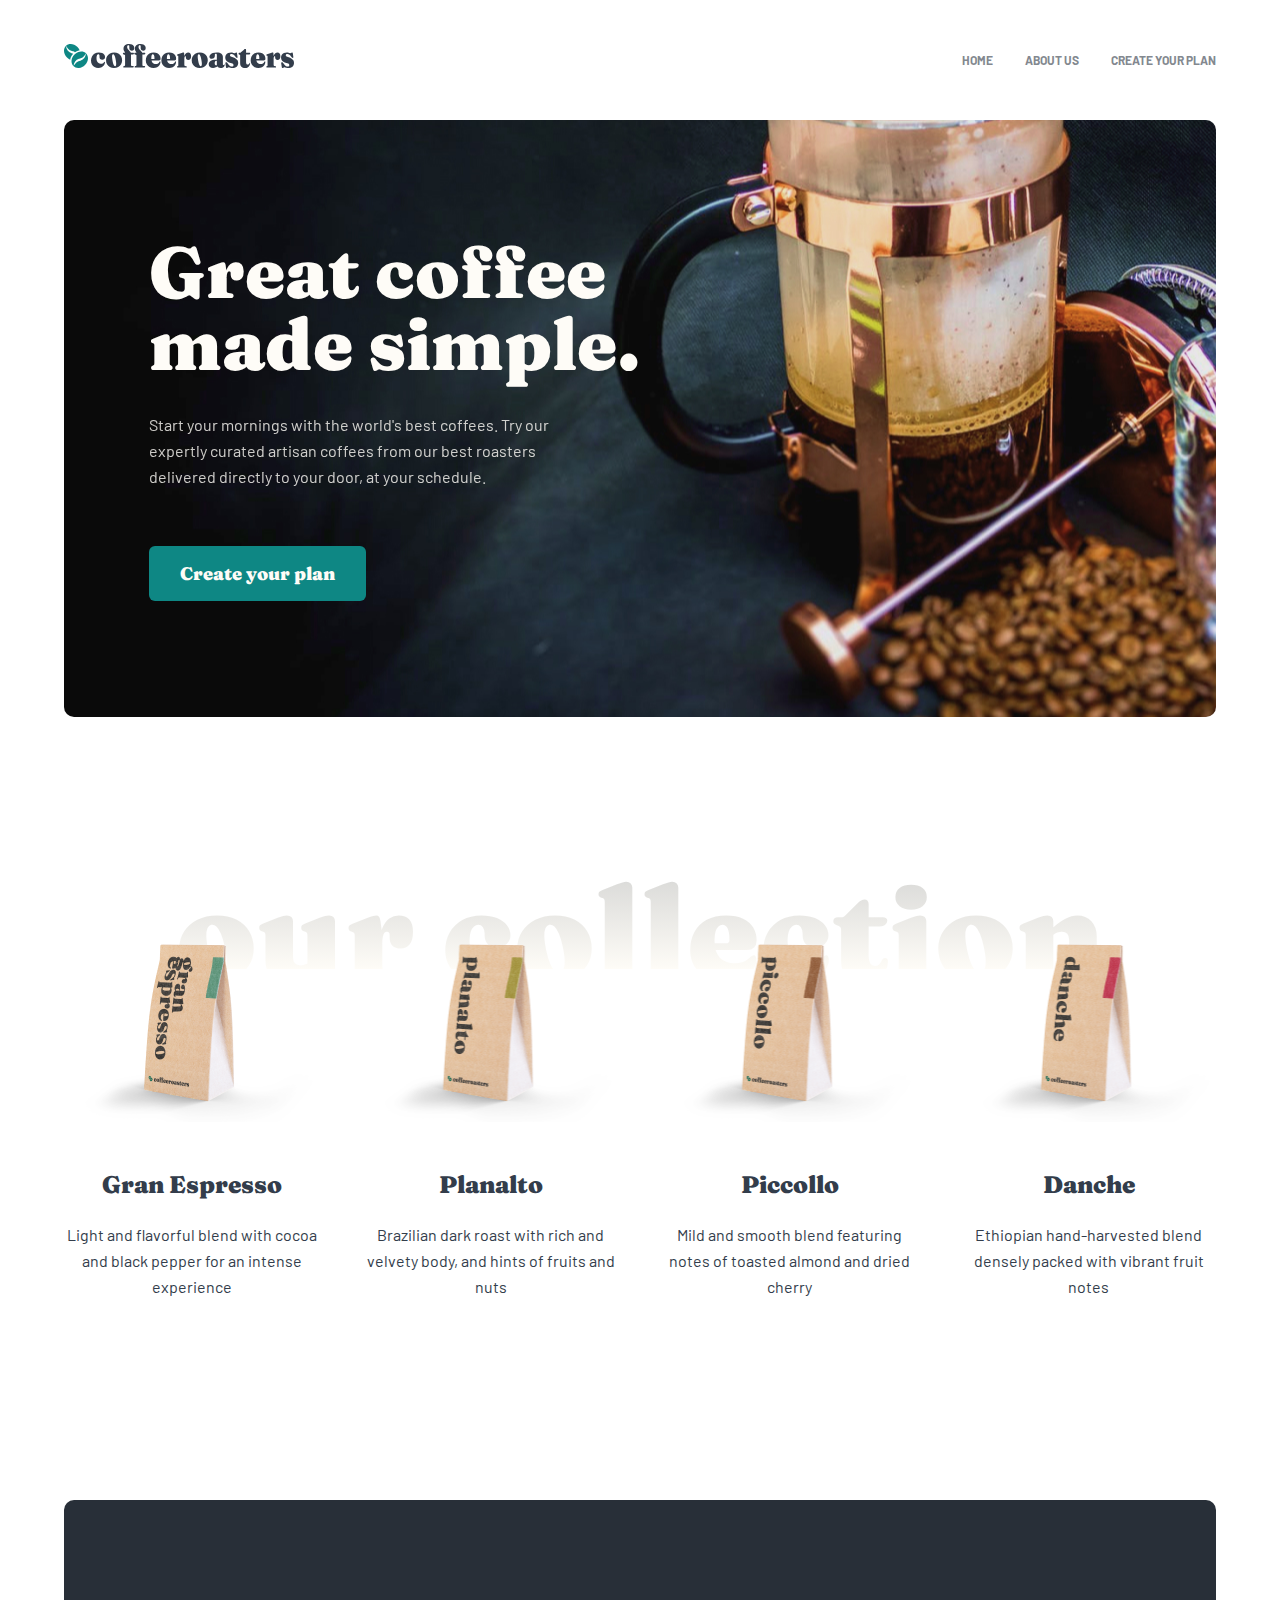
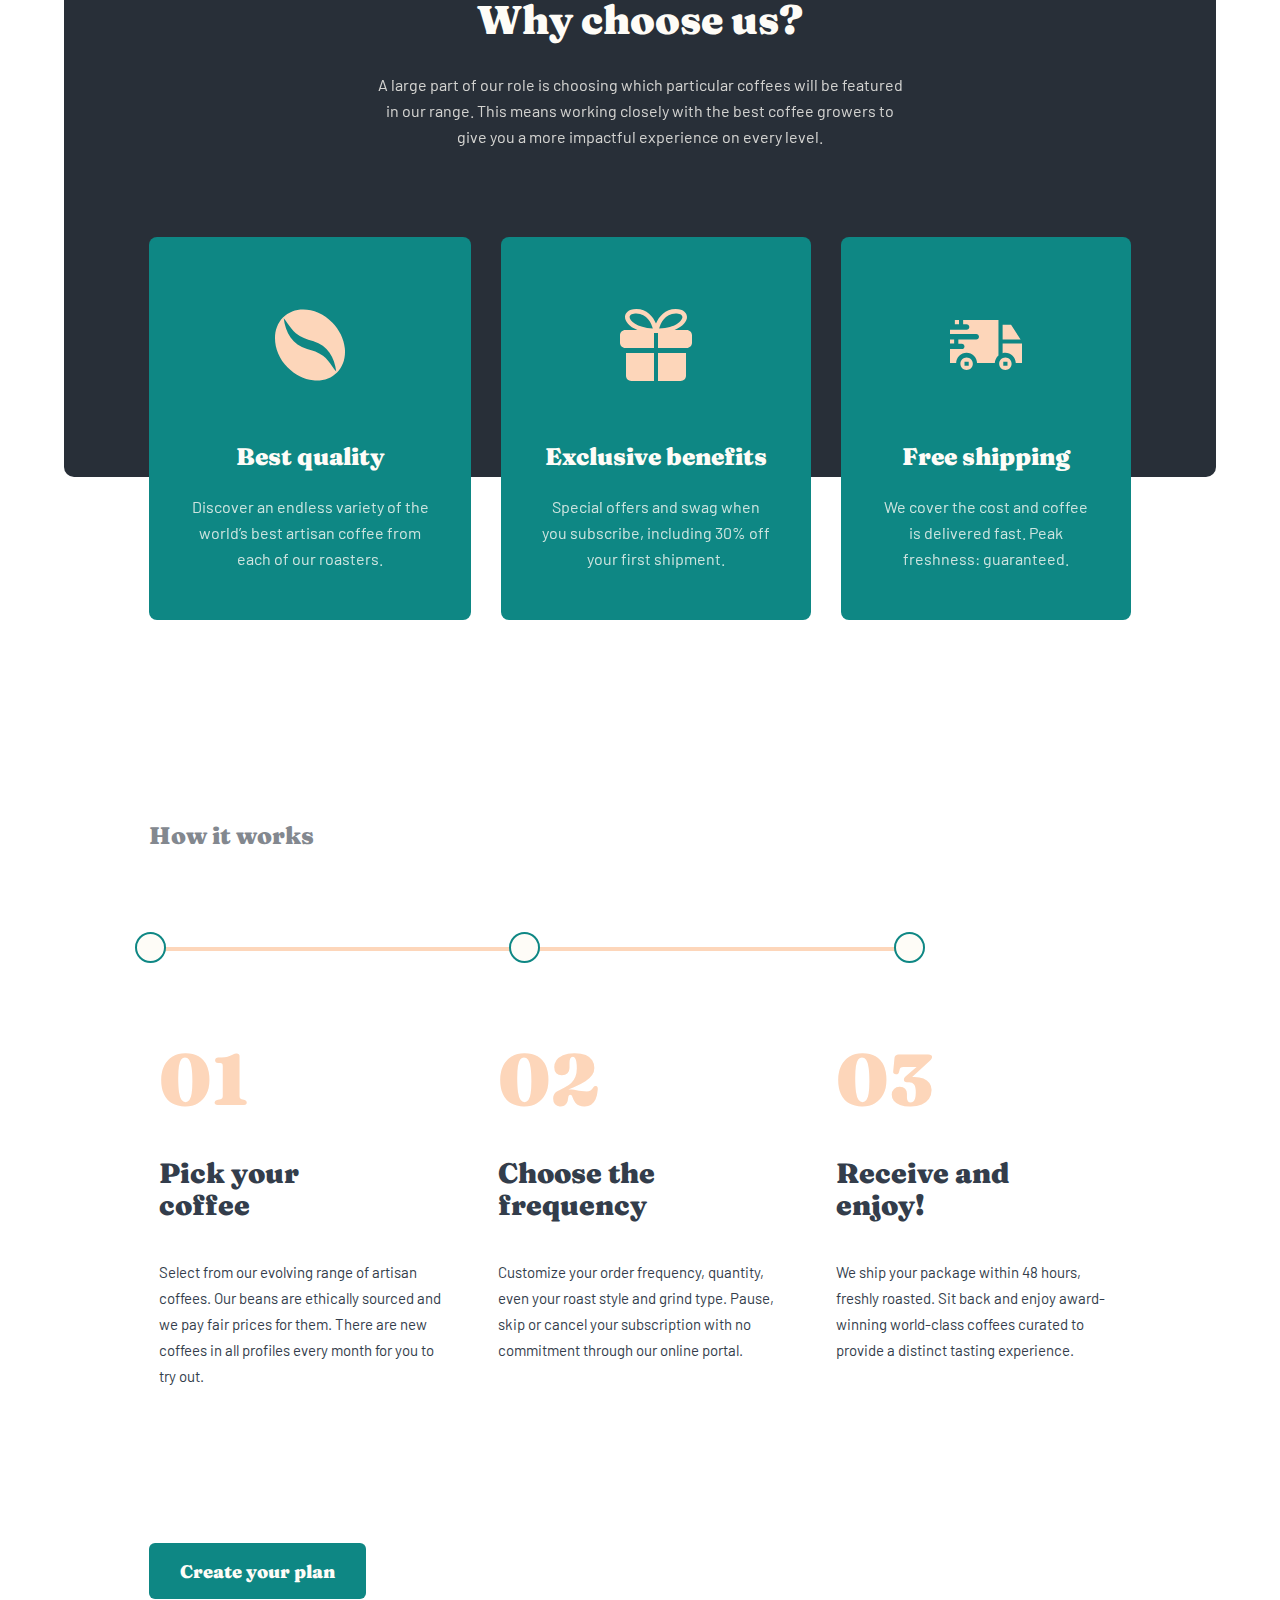
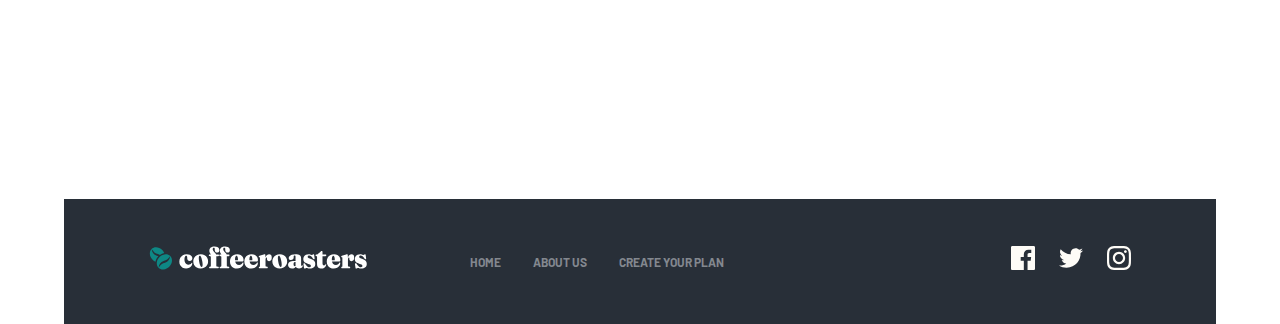
==== commit 03b0a779: "all pages're responsive" ====
--- a/index.html
+++ b/index.html
@@ -48,18 +48,35 @@
             alt="hamburger-icon"
             class="hamburger-icon"
           />
-          <!-- <div class="mobile">
-            <img
-              src="/assets/images/hamburger-icon.svg"
-              alt="close button"
-              class="close-btn"
-            />
-            <ul class="mobile__list">
-              <li class="mobile__item">Home</li>
-              <li class="mobile__item">About us</li>
-              <li class="mobile__item">Create your plan</li>
-            </ul>
-          </div> -->
+          <div class="mobile">
+            <div class="container">
+              <div class="mobile__header">
+                <img
+                  src="/assets/images/logo-black.svg"
+                  alt="black logo"
+                  class="mobile__logo"
+                />
+                <img
+                  src="/assets/images/close-btn.svg"
+                  alt="close button"
+                  class="close-btn"
+                />
+              </div>
+              <ul class="mobile__list">
+                <li class="mobile__item">
+                  <a href="./index.html">home</a>
+                </li>
+                <li class="mobile__item">
+                  <a href="./pages/about.html" target="_blank">about us</a>
+                </li>
+                <li class="mobile__item">
+                  <a href="./pages/subscribe.html" target="_blank"
+                    >create your plan</a
+                  >
+                </li>
+              </ul>
+            </div>
+          </div>
         </div>
       </div>
     </header>
@@ -70,7 +87,7 @@
           <div class="hero__text">
             <h1 class="hero__title">Great coffee made simple.</h1>
             <p class="hero__subtitle">
-              Start your mornings with the world’s best coffees. Try our
+              Start your mornings with the world's best coffees. Try our
               expertly curated artisan coffees from our best roasters delivered
               directly to your door, at your schedule.
             </p>
--- a/css/main.min.css
+++ b/css/main.min.css
@@ -1 +1 @@
-.blitz-question .answer-list,.footer__list,.footer__left,.footer__page,.collection__list,.header__page .nav,.header__page{display:flex;justify-content:space-between;align-items:center}*{margin:0;padding:0;box-sizing:border-box;scroll-behavior:smooth}body{font-family:"Barlow-Regular";font-size:16px;color:#fefcf7;line-height:26px}.container{max-width:1280px;width:90vw;margin:0 auto}@media only screen and (max-width: 400px){.container{width:95vw}}@font-face{font-family:"Barlow-Regular";src:url(../assets/fonts/Barlow-Regular.ttf);font-weight:400;font-style:normal}@font-face{font-family:"Barlow-Bold";src:url(../assets/fonts/Barlow-Bold.ttf);font-weight:700;font-style:normal}@font-face{font-family:"Fraunces";src:url(../assets/fonts/Fraunces_9pt-Black.ttf);font-weight:900;font-style:normal}.header{padding-top:44px}.header__page .nav{font-family:"Barlow-Bold";font-size:12px;list-style-type:none;text-transform:uppercase;gap:32px}.header__page .nav__item a{text-decoration:none;color:#83888f}.header__page .nav__item a:hover{color:#333d4b}.header__page .hamburger-icon{display:none}.header__page .mobile{display:none}@media only screen and (max-width: 650px){.header__page .nav{display:none}.header__page .hamburger-icon{display:block}}.hero{margin-top:45px;padding:116px 85px;background-image:url(/assets/images/Bitmap.jpg);background-position:center;background-repeat:no-repeat;border-radius:10px}.hero__title{font-family:"Fraunces";font-size:72px;line-height:72px;color:#fefcf7;max-width:493px}.hero__subtitle{mix-blend-mode:normal;opacity:.8;max-width:445px;margin-top:32px}.hero__btn{background-color:#0e8784;border-radius:6px;border:none;margin-top:56px;padding:15px 31px;font-family:"Fraunces";font-size:18px;line-height:25px;color:#fefcf7}.hero__btn:hover{background-color:#66d2cf;color:#fefcf7}.hero__btn:active{background-color:#fdd6ba;color:#333d4b}@media only screen and (max-width: 1110px){.hero__title{font-size:62px;line-height:62px}}@media only screen and (max-width: 1026px){.hero__title{font-size:57px;line-height:57px}}@media only screen and (max-width: 770px){.hero__title{max-width:330px;font-size:48px;line-height:48px}.hero__subtitle{max-width:398px;font-size:15px;line-height:25px}}@media only screen and (max-width: 553px){.hero{padding:100px 55px}}@media only screen and (max-width: 498px){.hero{padding:100px 35px}}@media only screen and (max-width: 445px){.hero{padding:100px 25px;text-align:center}.hero__title{font-size:40px;line-height:40px}.hero__subtitle{font-size:15px;line-height:25px;margin-top:20px}.hero__btn{margin-top:30px}}@media only screen and (max-width: 360px){.hero{padding:50px 15px}}@media only screen and (max-width: 337px){.hero__title{font-size:30px;line-height:30px;max-width:280px}.hero__subtitle{font-size:12px;line-height:20px;margin-top:10px}.hero__btn{margin-top:20px}}.collection{margin-top:160px}.collection__title{font-family:"Fraunces";font-size:150px;line-height:72px;text-align:center;background:-webkit-linear-gradient(#dadad8, #fefcf7);-webkit-background-clip:text;-webkit-text-fill-color:rgba(0,0,0,0);padding-top:20px;margin:0 86px;margin-bottom:-40px;mix-blend-mode:normal}.collection__list{margin-left:auto;margin-right:auto}.collection__item{display:flex;flex-direction:column;justify-content:center;align-items:center;max-width:255px;text-align:center}.collection__item img{max-width:255px;max-height:193px}.collection__item_text{margin-top:50px}.collection__item_text .card__title{font-family:"Fraunces";font-size:24px;color:#333d4b}.collection__item_text .card__subtitle{color:#333d4b;margin-top:24px}@media only screen and (max-width: 1384px){.collection__title{font-size:140px}}@media only screen and (max-width: 1304px){.collection__title{font-size:130px;margin-left:0;margin-right:0}}@media only screen and (max-width: 1244px){.collection__title{font-size:130px}}@media only screen and (max-width: 1101px){.collection__title{font-size:120px;margin-left:0px;margin-right:0px}.collection__item_text{margin-top:30px}}@media only screen and (max-width: 1075px){.collection__title{font-size:110px}.collection__item img{max-width:200px}}@media only screen and (max-width: 886px){.collection__title{font-size:96px}}@media only screen and (max-width: 837px){.collection__list{flex-direction:column;justify-content:center;gap:47px}.collection__item{max-width:570px;flex-direction:row;justify-content:space-between}.collection__item .card-subtitle{font-size:15px}}@media only screen and (max-width: 762px){.collection__title{font-size:80px}}@media only screen and (max-width: 686px){.collection__title{font-size:70px}.collection__list{gap:37px}}@media only screen and (max-width: 572px){.collection__title{font-size:60px}.collection__list{gap:30px}}@media only screen and (max-width: 465px){.collection__title{font-size:50px}.collection__list{margin-top:30px;gap:48px}.collection__item{flex-direction:column;max-width:282px}.collection__item_text{margin-top:24px}.collection__item_text .card-subtitle{margin-top:16px}}@media only screen and (max-width: 398px){.collection__title{font-size:40px}}@media only screen and (max-width: 359px){.collection__title{font-size:40px}}.choose__page{min-height:577px;margin-top:200px;background-color:#282f38;border-radius:10px}.choose__text{text-align:center;padding-top:100px;display:flex;flex-direction:column;justify-content:center;align-items:center}.choose__title{max-width:330px;font-family:"Fraunces";font-size:40px;line-height:40px}.choose__subtitle{max-width:540px;margin-top:32px;opacity:.8}.choose__cards{margin-top:-240px;display:flex;justify-content:center;padding-right:85px;padding-left:85px}.choose__cards_title{font-family:"Fraunces";font-size:24px;margin-top:56px}.choose__cards_subtitle{margin-top:24px;opacity:.8}.choose__list{display:flex;align-items:center;gap:30px;list-style-type:none}.choose__item{width:auto;padding:72px 48px 48px 48px;text-align:center;background-color:#0e8784;border-radius:8px}@media only screen and (max-width: 1111px){.choose__page{height:573px}.choose__cards{margin-top:-320px}.choose__cards:last-child{margin-bottom:100px}.choose__list{flex-direction:column}.choose__item{padding:41px 70px;display:flex;align-items:center;justify-content:space-between;gap:55px;text-align:start}.choose__cards_title{margin-top:0}.choose__cards_subtitle{max-width:344px}}@media only screen and (max-width: 588px){.choose__page{height:902px}.choose__subtitle{max-width:350px}.choose__cards{margin-top:-540px;padding-left:48px;padding-right:48px}.choose__cards_subtitle{max-width:212px;width:100%;height:auto}.choose__item{max-width:280px;min-height:382px;flex-direction:column;align-items:center;text-align:center;padding:72px 33px;padding-bottom:48px}.choose__item_subtitle{font-size:15px}}@media only screen and (max-width: 460px){.choose__page{padding-left:10px;padding-right:10px}}@media only screen and (max-width: 340px){.choose__cards{margin-top:-520px}}.work{margin-top:200px;padding:0 85px}.work__title{font-family:"Fraunces";font-size:24px;line-height:32px;color:#83888f}.work__line{position:relative;margin-top:95px}.work__line hr{max-width:760px;height:1px;border-color:#fdd6ba;border:2px solid #fdd6ba}.work__line .line__oval1{position:absolute;left:-14px;top:-15px}.work__line .line__oval2{position:absolute;left:360px;top:-15px}.work__line .line__oval3{position:absolute;left:745px;top:-15px}.work__list{display:flex;align-items:baseline;align-content:flex-start;justify-content:space-between;margin-top:82px;margin-bottom:64px;padding:10px;list-style-type:none}.work__item{max-width:100%;height:auto}.work__item_num{font-family:"Fraunces";font-size:72px;line-height:72px;color:#fdd6ba}.work__item_title{max-width:200px;font-family:"Fraunces";font-size:28px;line-height:32px;margin-top:42px;color:#333d4b}.work__item_subtitle{max-width:285px;min-height:154px;height:auto;margin-top:38px;color:#333d4b;font-size:15px}.work__btn{width:217px;height:56px;background-color:#0e8784;border-radius:6px;border:none;padding:15px 31px;font-family:"Fraunces";font-size:18px;line-height:25px;color:#fefcf7}@media only screen and (max-width: 1086px){.work{padding:0}}@media only screen and (max-width: 888px){.work__line hr{max-width:467px}.work__line .line__oval2{left:202px}.work__line .line__oval3{left:432px}.work__list{gap:10px;margin-bottom:44px}}@media only screen and (max-width: 588px){.work{display:flex;flex-direction:column;align-items:center;justify-content:center}.work__title{text-align:center}.work__line{display:none}.work__list{max-width:100%;flex-direction:column;justify-content:center;align-items:center;gap:56px;text-align:center}.work__item{text-align:center}.work__item_title{max-width:327px;margin-top:24px}.work__item_subtitle{max-width:327px;margin-top:24px}.work__btn{text-align:center}}.footer{margin-top:200px}.footer__page{padding:47px 85px;background-color:#282f38}.footer__left{gap:103px}.footer__logo_icon{max-width:236px;height:26}.footer__nav{display:flex;align-items:center;gap:32px;list-style-type:none}.footer__nav .nav__item{text-transform:uppercase;font-family:"Barlow-Bold";font-size:12px}.footer__nav .nav__item:hover a{color:#fefcf7}.footer__nav .nav__item a{text-decoration:none;color:#83888f}.footer__list{gap:24px;list-style-type:none}.footer__list .facebook-icon:hover path{fill:#fdd6ba}.footer__list .twitter-icon:hover path{fill:#fdd6ba}.footer__list .instagram-icon:hover path{fill:#fdd6ba}.footer__list .facebook-icon:active path{fill:#0e8784}.footer__list .twitter-icon:active path{fill:#0e8784}.footer__list .instagram-icon:active path{fill:#0e8784}.subs-footer{margin-top:168px}@media only screen and (max-width: 1047px){.footer__left{gap:40px}}@media only screen and (max-width: 920px){.footer__page{flex-direction:column;gap:65px}.footer__left{flex-direction:column;gap:33px}}@media only screen and (max-width: 474px){.footer__page{padding:54px}.footer__nav{flex-direction:column;gap:24px}}.about-hero{margin-top:45px;padding:137px 85px;background-image:url(/assets/images/about-hero.png);background-position:center;background-size:cover;background-repeat:no-repeat;border-radius:10px}.about-hero__title{font-family:"Fraunces";font-size:40px;line-height:48px}.about-hero__subtitle{max-width:445px;margin-top:24px}@media only screen and (max-width: 650px){.about-hero{padding:auto;text-align:center}.about-hero__title{font-size:28px;line-height:28px}.about-hero__subtitle{font-size:15px;line-height:25px}}.commitment{display:flex;align-items:center;justify-content:center;gap:125px;margin-top:168px}.commitment__pic{max-width:445px;height:auto}.commitment__title{font-family:"Fraunces";font-size:40px;line-height:48px;color:#333d4b}.commitment__subtitle{max-width:540px;margin-top:32px;color:#333d4b;opacity:.8}@media only screen and (max-width: 1029px){.commitment{gap:69px}.commitment__title{font-size:32px;line-height:48px}.commitment__subtitle{font-size:15px;line-height:25px;margin-top:30px}}@media only screen and (max-width: 950px){.commitment__pic{width:281px;height:470px}}@media only screen and (max-width: 706px){.commitment{gap:40px}.commitment__title{text-align:center}}@media only screen and (max-width: 673px){.commitment{width:100%;flex-direction:column;gap:48px;text-align:center}.commitment__pic{width:329px;height:400px}}@media only screen and (max-width: 350px){.commitment__pic{width:280px}}.quality{display:flex;justify-content:space-between;gap:30px;margin-top:245px;background-color:#282f38;padding-left:85px;padding-right:85px;border-radius:10px}.quality__text{padding-top:100px;padding-bottom:176px}.quality__title{font-family:"Fraunces";font-size:40px;line-height:48px}.quality__subtitle{max-width:540px;margin-top:32px;opacity:.8}.quality__pic{margin-top:-76px;border-radius:6px}.quality-tablet-pic{display:none;border-radius:6px}@media only screen and (max-width: 1270px){.quality{padding-left:40px;padding-right:40px}}@media only screen and (max-width: 1191px){.quality{flex-direction:column-reverse;justify-content:center;align-items:center;margin-top:320px;padding-left:74px;padding-right:74px;padding-bottom:67px}.quality__pic{display:none}.quality-tablet-pic{display:block;margin-top:-160px}.quality__text{padding:0;text-align:center}.quality__title{margin-top:64px}.quality__subtitle{margin-top:24px}}@media only screen and (max-width: 700px){.quality-tablet-pic{width:379px;height:256px;margin-top:-128px}}@media only screen and (max-width: 470px){.quality{padding-left:24px;padding-right:24px;padding-bottom:61px}.quality-tablet-pic{width:279px;height:156px;margin-top:-78px}.quality__text{width:100%}.quality__title{font-size:28px;line-height:28px}.quality__subtitle{font-size:15px;line-height:25px}}.headquarters{margin-top:168px;padding-left:85px}.headquarters__title{font-family:"Fraunces";font-size:24px;line-height:32px;color:#83888f}.headquarters__list{display:flex;align-items:center;gap:95px}.headquarters__item{width:285px;margin-top:72px}.headquarters__item .hq__title{font-family:"Fraunces";font-size:32px;line-height:36px;margin-top:45px;color:#333d4b}.headquarters__item .hq__subtitle{margin-top:24px;color:#333d4b}@media only screen and (max-width: 1070px){.headquarters{padding:0}.headquarters__list{gap:60px}}@media only screen and (max-width: 630px){.headquarters{display:flex;flex-direction:column;align-items:center;justify-content:center}.headquarters__list{flex-direction:column;justify-content:center;align-items:center;text-align:center;gap:80px}.headquarters__item{margin:0;padding:0}.headquarters__item:first-child{margin-top:72px}.headquarters .hq__title{font-size:28px;line-height:36px}}.subs-hero{margin-top:52px;padding:134px 85px;background-image:url(/assets/images/subs-hero.png);background-repeat:no-repeat;background-size:cover;border-radius:10px}.subs-hero__title{font-family:"Fraunces";font-size:72px;line-height:72px}.subs-hero__subtitle{max-width:445px;margin-top:32px;opacity:.8}@media only screen and (max-width: 770px){.subs-hero{padding:126px 57px;background-image:url(/assets/images/subs-hero-tablet.png)}.subs-hero__title{font-size:48px;line-height:48px}.subs-hero__subtitle{font-size:15px;line-height:25px;margin-top:24px}}@media only screen and (max-width: 486px){.subs-hero{padding:100px 24px;text-align:center;background-image:url(/assets/images/subs-hero-mobile.png)}.subs-hero__title{font-size:40px;line-height:40px;width:100%}.subs-hero__subtitle{margin-bottom:136px}}.plan{margin-top:155px;padding-top:100px;padding-left:100px;padding-right:150px;padding-bottom:100px;background-color:#282f38;border-radius:10px}.plan__line{position:relative}.plan__line hr{width:760px;height:1px;border-color:#fdd6ba;border:2px solid #fdd6ba}.plan__line .plan__oval1{position:absolute;left:-14px;top:-15px}.plan__line .plan__oval2{position:absolute;left:360px;top:-15px}.plan__line .plan__oval3{position:absolute;left:745px;top:-15px}.plan__list{display:flex;align-items:baseline;align-content:flex-start;justify-content:space-between;gap:20px;margin-top:82px;list-style-type:none}.plan__item{max-width:100%;height:auto}.plan__item_num{font-family:"Fraunces";font-size:72px;line-height:72px;color:#fdd6ba}.plan__item_title{max-width:200px;font-family:"Fraunces";font-size:28px;line-height:32px;margin-top:42px;color:#fefcf7}.plan__item_subtitle{max-width:285px;min-height:154px;height:auto;margin-top:38px;color:#fefcf7;font-size:15px}@media only screen and (max-width: 1086px){.plan{padding:60px;padding-top:100px}.plan__line hr{width:467px}.plan__line .plan__oval2{left:202px}.plan__line .plan__oval3{left:446px}}@media only screen and (max-width: 888px){.plan{padding:40px;padding-top:100px}.plan__list{gap:10px}}@media only screen and (max-width: 680px){.plan{display:flex;flex-direction:column;align-items:center;justify-content:center;padding-top:80px}.plan__title{text-align:center}.plan__line{display:none}.plan__list{max-width:100%;flex-direction:column;justify-content:center;align-items:center;gap:56px;text-align:center}.plan__item{text-align:center}.plan__item_title{max-width:327px;margin-top:24px}.plan__item_subtitle{max-width:327px;margin-top:24px}}.option-question{display:flex;justify-content:space-between;margin-top:168px;padding-right:85px;padding-left:85px}.option-menu__line{opacity:.5}.option-menu__text{width:255px;display:flex;align-items:center;gap:24px;font-family:"Fraunces";font-size:24px;line-height:32px;margin:24px 0;color:#acafb2}.option-menu__text:first-child{margin-top:0}.option-menu__text:hover{color:#b5b7b9}.option-menu__text:hover span{color:#858a90}.option-menu__text:active{color:#858a90}.option-menu__text:active span{color:#333d4b}@media only screen and (max-width: 1185px){.option-question{padding-left:0;padding-right:0}}@media only screen and (max-width: 987px){.option-question{align-items:center;justify-content:center}.option-menu{display:none}}.blitz-question{display:flex;flex-direction:column;align-items:center}.blitz-question__list{display:flex;flex-direction:column;gap:88px}.blitz-question__item .question{display:flex;align-items:center;justify-content:space-between}.blitz-question__item .question__text{font-family:"Fraunces";font-size:40px;line-height:48px;color:#83888f}.blitz-question__item .arrow-up{border:solid #0e8784;border-width:0 3px 3px 0;display:inline-block;padding:3px;transform:rotate(-135deg);-webkit-transform:rotate(-135deg)}.blitz-question .answer-list{margin-top:56px;gap:23px}.blitz-question .answer-list .answer-item{padding:32px 28px;padding-bottom:84px;background-color:#f4f1eb;border-radius:8px;transition:all .3s linear}.blitz-question .answer-list .answer-item .answer-title{font-family:"Fraunces";font-size:24px;line-height:32px;color:#333d4b}.blitz-question .answer-list .answer-item .answer-subtitle{max-width:172px;margin-top:24px;color:#333d4b}.blitz-question .answer-list .answer-item_active{background-color:#0e8784}.blitz-question .answer-list .answer-item_active .answer-title{color:#fff}.blitz-question .answer-list .answer-item_active .answer-subtitle{color:#fefcf7}.blitz-question .answer-list .answer-item_active:hover .answer-title{color:#333d4b}.blitz-question .answer-list .answer-item_active:hover .answer-subtitle{color:#333d4b}.blitz-question .answer-list .answer-item:hover{background-color:#fdd6ba}.blitz-question .order{height:auto;margin-top:84px;padding:31px 64px 27px 64px;border-radius:8px;background-color:#282f38}.blitz-question .order__title{text-transform:uppercase;color:#fff;font-weight:400;font-size:16px;opacity:.5}.blitz-question .order__subtitle{margin-top:8px;max-width:602px;font-family:"Fraunces";font-size:24px;line-height:40px;color:#fff}.blitz-question .order .green-text{color:#0e8784}.blitz-question .create-button{text-align:right}.blitz-question .create-button .create-plan-btn{margin-top:40px;padding:15px 35px;background-color:#f4f1eb;font-family:"Fraunces";font-size:18px;line-height:25px;text-align:center;border:none;color:#333d4b;border-radius:6px;transition:all .3s ease}.blitz-question .create-button .create-plan-btn:hover{background-color:#66d2cf;color:#fefcf7}.blitz-question .create-button .create-plan-btn:active{color:#333d4b;background-color:#fdd6ba}@media only screen and (max-width: 987px){.blitz-question__list{gap:100px}.blitz-question__item .question__text{font-size:32px}.blitz-question .answer-list{width:100%;gap:10px;margin-top:40px}.blitz-question .answer-list .answer-item{padding:32px 25px}.blitz-question .answer-list .answer-item .answer-subtitle{max-width:172px}}@media only screen and (max-width: 734px){.blitz-question__list{gap:100px}.blitz-question__item .question__text{max-width:240px;font-size:24px;line-height:28px}.blitz-question .answer-list{flex-direction:column;align-items:center;justify-content:center;width:100%;gap:16px;margin-top:32px}.blitz-question .answer-list .answer-item{width:80vw;min-height:140px;padding:24px 25px}.blitz-question .answer-list .answer-item .answer-subtitle{max-width:70%;margin-top:8px}.blitz-question .order{width:80vw;padding:37px 25px}}@media only screen and (max-width: 456px){.blitz-question .answer-item{display:flex;flex-direction:column;align-items:center;justify-content:center;text-align:center}}/*# sourceMappingURL=main.min.css.map */+.blitz-question .answer-list,.footer__list,.footer__left,.footer__page,.collection__list,.header__page .nav,.header__page{display:flex;justify-content:space-between;align-items:center}*{margin:0;padding:0;box-sizing:border-box;scroll-behavior:smooth}body{font-family:"Barlow-Regular";font-size:16px;color:#fefcf7;line-height:26px;transition:all .3s ease}.container{max-width:1280px;width:90vw;margin:0 auto}@media only screen and (max-width: 400px){.container{width:95vw}}@font-face{font-family:"Barlow-Regular";src:url(../assets/fonts/Barlow-Regular.ttf);font-weight:400;font-style:normal}@font-face{font-family:"Barlow-Bold";src:url(../assets/fonts/Barlow-Bold.ttf);font-weight:700;font-style:normal}@font-face{font-family:"Fraunces";src:url(../assets/fonts/Fraunces_9pt-Black.ttf);font-weight:900;font-style:normal}.header{padding-top:44px}.header__page .nav{font-family:"Barlow-Bold";font-size:12px;list-style-type:none;text-transform:uppercase;gap:32px}.header__page .nav__item a{text-decoration:none;color:#83888f;transition:all .3s ease}.header__page .nav__item a:hover{padding-bottom:3px;color:#333d4b;border-bottom:2px solid #333d4b}.header__page .hamburger-icon{display:none}.header__page .mobile{display:none}@media only screen and (max-width: 650px){.header__page .nav{display:none}.header__page .hamburger-icon{display:block}.header__page .mobile{position:absolute;right:0;top:0;width:100vw;height:100vh;display:flex;flex-direction:column;align-items:center;z-index:100;background:linear-gradient(to bottom, #fff 50%, transparent 80% 100%)}.header__page .mobile__header{display:flex;justify-content:space-between;align-items:center;padding-top:32px}.header__page .mobile__list{display:flex;flex-direction:column;align-items:center;justify-content:center;gap:32px;margin-top:80px;list-style:none;font-family:"Fraunces";font-size:24px;line-height:32px;text-transform:capitalize}.header__page .mobile__item a{text-decoration:none;color:#333d4b;transition:all .3s ease}}.hero{margin-top:45px;padding:116px 85px;background-image:url(/assets/images/Bitmap.jpg);background-position:center;background-repeat:no-repeat;border-radius:10px}.hero__title{font-family:"Fraunces";font-size:72px;line-height:72px;color:#fefcf7;max-width:493px}.hero__subtitle{mix-blend-mode:normal;opacity:.8;max-width:445px;margin-top:32px}.hero__btn{background-color:#0e8784;border-radius:6px;border:none;margin-top:56px;padding:15px 31px;font-family:"Fraunces";font-size:18px;line-height:25px;color:#fefcf7}.hero__btn:hover{background-color:#66d2cf;color:#fefcf7}.hero__btn:active{background-color:#fdd6ba;color:#333d4b}@media only screen and (max-width: 1110px){.hero__title{font-size:62px;line-height:62px}}@media only screen and (max-width: 1026px){.hero__title{font-size:57px;line-height:57px}}@media only screen and (max-width: 770px){.hero__title{max-width:330px;font-size:48px;line-height:48px}.hero__subtitle{max-width:398px;font-size:15px;line-height:25px}}@media only screen and (max-width: 553px){.hero{padding:100px 55px;background-image:url(/assets/images/hero-mobile.png);border-radius:8px}}@media only screen and (max-width: 498px){.hero{padding:100px 35px}}@media only screen and (max-width: 445px){.hero{padding:100px 25px;text-align:center}.hero__title{font-size:40px;line-height:40px}.hero__subtitle{font-size:15px;line-height:25px;margin-top:20px}.hero__btn{margin-top:30px}}@media only screen and (max-width: 375px){.hero{padding:50px 15px}}@media only screen and (max-width: 337px){.hero__title{font-size:30px;line-height:30px;max-width:280px}.hero__subtitle{font-size:12px;line-height:20px;margin-top:10px}.hero__btn{margin-top:20px}}.collection{margin-top:160px}.collection__title{font-family:"Fraunces";font-size:150px;line-height:72px;text-align:center;background:-webkit-linear-gradient(#dadad8, #fefcf7);-webkit-background-clip:text;-webkit-text-fill-color:rgba(0,0,0,0);padding-top:20px;margin:0 86px;margin-bottom:-40px;mix-blend-mode:normal}.collection__list{margin-left:auto;margin-right:auto}.collection__item{display:flex;flex-direction:column;justify-content:center;align-items:center;max-width:255px;text-align:center}.collection__item img{max-width:255px;max-height:193px}.collection__item_text{margin-top:50px}.collection__item_text .card__title{font-family:"Fraunces";font-size:24px;color:#333d4b}.collection__item_text .card__subtitle{color:#333d4b;margin-top:24px}@media only screen and (max-width: 1384px){.collection__title{font-size:140px}}@media only screen and (max-width: 1304px){.collection__title{font-size:130px;margin-left:0;margin-right:0}}@media only screen and (max-width: 1244px){.collection__title{font-size:130px}}@media only screen and (max-width: 1101px){.collection__title{font-size:120px;margin-left:0px;margin-right:0px}.collection__item_text{margin-top:30px}}@media only screen and (max-width: 1075px){.collection__title{font-size:110px}.collection__item img{max-width:200px}}@media only screen and (max-width: 886px){.collection__title{font-size:96px}}@media only screen and (max-width: 837px){.collection__list{flex-direction:column;justify-content:center;gap:47px}.collection__item{max-width:570px;flex-direction:row;justify-content:space-between}.collection__item .card-subtitle{font-size:15px}}@media only screen and (max-width: 762px){.collection__title{font-size:80px}}@media only screen and (max-width: 686px){.collection__title{font-size:70px}.collection__list{gap:37px}}@media only screen and (max-width: 572px){.collection__title{font-size:60px}.collection__list{gap:30px}}@media only screen and (max-width: 465px){.collection__title{font-size:50px}.collection__list{margin-top:30px;gap:48px}.collection__item{flex-direction:column;max-width:282px}.collection__item_text{margin-top:24px}.collection__item_text .card-subtitle{margin-top:16px}}@media only screen and (max-width: 398px){.collection__title{font-size:40px}}@media only screen and (max-width: 359px){.collection__title{font-size:40px}}.choose__page{min-height:577px;margin-top:200px;background-color:#282f38;border-radius:10px}.choose__text{text-align:center;padding-top:100px;display:flex;flex-direction:column;justify-content:center;align-items:center}.choose__title{max-width:330px;font-family:"Fraunces";font-size:40px;line-height:40px}.choose__subtitle{max-width:540px;margin-top:32px;opacity:.8}.choose__cards{margin-top:-240px;display:flex;justify-content:center;padding-right:85px;padding-left:85px}.choose__cards_title{font-family:"Fraunces";font-size:24px;margin-top:56px}.choose__cards_subtitle{margin-top:24px;opacity:.8}.choose__list{display:flex;align-items:center;gap:30px;list-style-type:none}.choose__item{width:auto;padding:72px 48px 48px 48px;text-align:center;background-color:#0e8784;border-radius:8px}@media only screen and (max-width: 1314px){.choose__item{padding:72px 38px 48px 38px}}@media only screen and (max-width: 1247px){.choose__item{padding:72px 28px 48px 28px}}@media only screen and (max-width: 1181px){.choose__item{padding:72px 18px 48px 18px}}@media only screen and (max-width: 1114px){.choose__page{height:573px}.choose__cards{margin-top:-320px}.choose__cards:last-child{margin-bottom:100px}.choose__list{flex-direction:column}.choose__item{padding:41px 70px;display:flex;align-items:center;justify-content:space-between;gap:55px;text-align:start}.choose__cards_title{margin-top:0}.choose__cards_subtitle{max-width:344px}}@media only screen and (max-width: 588px){.choose__page{height:902px}.choose__subtitle{max-width:350px}.choose__cards{margin-top:-540px;padding-left:48px;padding-right:48px}.choose__cards_subtitle{max-width:212px;width:100%;height:auto}.choose__item{max-width:280px;min-height:382px;flex-direction:column;align-items:center;text-align:center;padding:72px 33px;padding-bottom:48px}.choose__item_subtitle{font-size:15px}}@media only screen and (max-width: 460px){.choose__page{padding-left:10px;padding-right:10px}}@media only screen and (max-width: 340px){.choose__cards{margin-top:-520px}}.work{margin-top:200px;padding:0 85px}.work__title{font-family:"Fraunces";font-size:24px;line-height:32px;color:#83888f}.work__line{position:relative;margin-top:95px}.work__line hr{max-width:760px;height:1px;border-color:#fdd6ba;border:2px solid #fdd6ba}.work__line .line__oval1{position:absolute;left:-14px;top:-15px}.work__line .line__oval2{position:absolute;left:360px;top:-15px}.work__line .line__oval3{position:absolute;left:745px;top:-15px}.work__list{display:flex;align-items:baseline;align-content:flex-start;justify-content:space-between;margin-top:82px;margin-bottom:64px;padding:10px;list-style-type:none}.work__item{max-width:100%;height:auto}.work__item_num{font-family:"Fraunces";font-size:72px;line-height:72px;color:#fdd6ba}.work__item_title{max-width:200px;font-family:"Fraunces";font-size:28px;line-height:32px;margin-top:42px;color:#333d4b}.work__item_subtitle{max-width:285px;min-height:154px;height:auto;margin-top:38px;color:#333d4b;font-size:15px}.work__btn{width:217px;height:56px;background-color:#0e8784;border-radius:6px;border:none;padding:15px 31px;font-family:"Fraunces";font-size:18px;line-height:25px;color:#fefcf7}@media only screen and (max-width: 1086px){.work{padding:0}}@media only screen and (max-width: 888px){.work__line hr{max-width:467px}.work__line .line__oval2{left:202px}.work__line .line__oval3{left:432px}.work__list{gap:10px;margin-bottom:44px}}@media only screen and (max-width: 588px){.work{display:flex;flex-direction:column;align-items:center;justify-content:center}.work__title{text-align:center}.work__line{display:none}.work__list{max-width:100%;flex-direction:column;justify-content:center;align-items:center;gap:56px;text-align:center}.work__item{text-align:center}.work__item_title{max-width:327px;margin-top:24px}.work__item_subtitle{max-width:327px;margin-top:24px}.work__btn{text-align:center}}.footer{margin-top:200px}.footer__page{padding:47px 85px;background-color:#282f38}.footer__left{gap:103px}.footer__logo_icon{max-width:236px;height:26}.footer__nav{display:flex;align-items:center;gap:32px;list-style-type:none}.footer__nav .nav__item{text-transform:uppercase;font-family:"Barlow-Bold";font-size:12px;transition:all .3s ease}.footer__nav .nav__item:hover a{color:#fefcf7}.footer__nav .nav__item a{text-decoration:none;color:#83888f}.footer__list{gap:24px;list-style-type:none;transition:all .3s ease}.footer__list .facebook-icon:hover path{fill:#fdd6ba}.footer__list .twitter-icon:hover path{fill:#fdd6ba}.footer__list .instagram-icon:hover path{fill:#fdd6ba}.footer__list .facebook-icon:active path{fill:#0e8784}.footer__list .twitter-icon:active path{fill:#0e8784}.footer__list .instagram-icon:active path{fill:#0e8784}.subs-footer{margin-top:168px}@media only screen and (max-width: 1047px){.footer__left{gap:40px}}@media only screen and (max-width: 920px){.footer__page{flex-direction:column;gap:65px}.footer__left{flex-direction:column;gap:33px}}@media only screen and (max-width: 474px){.footer__page{padding:54px}.footer__nav{flex-direction:column;gap:24px}}.about-hero{margin-top:45px;padding:137px 85px;background-image:url(/assets/images/about-hero.png);background-position:center;background-size:cover;background-repeat:no-repeat;border-radius:10px}.about-hero__title{font-family:"Fraunces";font-size:40px;line-height:48px}.about-hero__subtitle{max-width:445px;margin-top:24px}@media only screen and (max-width: 770px){.about-hero{background-image:url(/assets/images/about-hero-tablet.jpg);border-radius:10px}}@media only screen and (max-width: 650px){.about-hero{padding:auto;text-align:center}.about-hero__title{font-size:28px;line-height:28px}.about-hero__subtitle{font-size:15px;line-height:25px}}@media only screen and (max-width: 500px){.about-hero{background-position:center;background-image:url(/assets/images/about-hero-mobile.jpg);border-radius:10px}}.commitment{display:flex;align-items:center;justify-content:center;gap:125px;margin-top:168px}.commitment__pic{border-radius:8px}.commitment__title{font-family:"Fraunces";font-size:40px;line-height:48px;color:#333d4b}.commitment__subtitle{max-width:540px;margin-top:32px;color:#333d4b;opacity:.8}@media only screen and (max-width: 1029px){.commitment{gap:69px}.commitment__title{font-size:32px;line-height:48px}.commitment__subtitle{font-size:15px;line-height:25px;margin-top:30px}}@media only screen and (max-width: 706px){.commitment{gap:40px}.commitment__title{text-align:center}}@media only screen and (max-width: 673px){.commitment{width:100%;flex-direction:column;gap:48px;text-align:center}}@media only screen and (max-width: 350px){.commitment__pic{width:280px}}.quality{display:flex;justify-content:space-between;gap:30px;margin-top:245px;background-color:#282f38;padding-left:85px;padding-right:85px;border-radius:10px}.quality__text{padding-top:100px;padding-bottom:176px}.quality__title{font-family:"Fraunces";font-size:40px;line-height:48px}.quality__subtitle{max-width:540px;margin-top:32px;opacity:.8}.quality__pic{margin-top:-76px;border-radius:6px}@media only screen and (max-width: 1270px){.quality{padding-left:40px;padding-right:40px}}@media only screen and (max-width: 1191px){.quality{flex-direction:column-reverse;justify-content:center;align-items:center;gap:64px;margin-top:320px;padding-left:74px;padding-right:74px;padding-bottom:67px}.quality__text{padding:0;text-align:center}.quality__title{margin-top:0px}.quality__subtitle{margin-top:24px}}@media only screen and (max-width: 700px){.quality__pic{max-width:379px;max-height:256px;margin-top:-128px}}@media only screen and (max-width: 470px){.quality{padding-left:24px;padding-right:24px;padding-bottom:61px}.quality__pic{margin-top:-78px}.quality__text{width:100%}.quality__title{font-size:28px;line-height:28px}.quality__subtitle{font-size:15px;line-height:25px}}.headquarters{margin-top:168px;padding-left:85px}.headquarters__title{font-family:"Fraunces";font-size:24px;line-height:32px;color:#83888f}.headquarters__list{display:flex;align-items:center;gap:95px}.headquarters__item{width:285px;margin-top:72px}.headquarters__item .hq__title{font-family:"Fraunces";font-size:32px;line-height:36px;margin-top:45px;color:#333d4b}.headquarters__item .hq__subtitle{margin-top:24px;color:#333d4b}@media only screen and (max-width: 1070px){.headquarters{padding:0}.headquarters__list{gap:60px}}@media only screen and (max-width: 630px){.headquarters{display:flex;flex-direction:column;align-items:center;justify-content:center}.headquarters__list{flex-direction:column;justify-content:center;align-items:center;text-align:center;gap:80px}.headquarters__item{margin:0;padding:0}.headquarters__item:first-child{margin-top:72px}.headquarters .hq__title{font-size:28px;line-height:36px}}.subs-hero{margin-top:52px;padding:134px 85px;background-image:url(/assets/images/subs-hero.png);background-repeat:no-repeat;background-size:cover;border-radius:10px}.subs-hero__title{font-family:"Fraunces";font-size:72px;line-height:72px}.subs-hero__subtitle{max-width:445px;margin-top:32px;opacity:.8}@media only screen and (max-width: 770px){.subs-hero{padding:126px 57px;background-image:url(/assets/images/subs-hero-tablet.png)}.subs-hero__title{font-size:48px;line-height:48px}.subs-hero__subtitle{font-size:15px;line-height:25px;margin-top:24px}}@media only screen and (max-width: 486px){.subs-hero{padding:100px 24px;text-align:center;background-image:url(/assets/images/subs-hero-mobile.png)}.subs-hero__title{font-size:40px;line-height:40px;width:100%}.subs-hero__subtitle{margin-bottom:136px}}.plan{margin-top:155px;padding-top:100px;padding-left:100px;padding-right:150px;padding-bottom:100px;background-color:#282f38;border-radius:10px}.plan__line{position:relative}.plan__line hr{width:760px;height:1px;border-color:#fdd6ba;border:2px solid #fdd6ba}.plan__line .plan__oval1{position:absolute;left:-14px;top:-15px}.plan__line .plan__oval2{position:absolute;left:360px;top:-15px}.plan__line .plan__oval3{position:absolute;left:745px;top:-15px}.plan__list{display:flex;align-items:baseline;align-content:flex-start;justify-content:space-between;gap:20px;margin-top:82px;list-style-type:none}.plan__item{max-width:100%;height:auto}.plan__item_num{font-family:"Fraunces";font-size:72px;line-height:72px;color:#fdd6ba}.plan__item_title{max-width:200px;font-family:"Fraunces";font-size:28px;line-height:32px;margin-top:42px;color:#fefcf7}.plan__item_subtitle{max-width:285px;min-height:154px;height:auto;margin-top:38px;color:#fefcf7;font-size:15px}@media only screen and (max-width: 1086px){.plan{padding:60px;padding-top:100px}.plan__line hr{width:467px}.plan__line .plan__oval2{left:202px}.plan__line .plan__oval3{left:446px}}@media only screen and (max-width: 888px){.plan{padding:40px;padding-top:100px}.plan__list{gap:10px}}@media only screen and (max-width: 680px){.plan{display:flex;flex-direction:column;align-items:center;justify-content:center;padding-top:80px}.plan__title{text-align:center}.plan__line{display:none}.plan__list{max-width:100%;flex-direction:column;justify-content:center;align-items:center;gap:56px;text-align:center}.plan__item{text-align:center}.plan__item_title{max-width:327px;margin-top:24px}.plan__item_subtitle{max-width:327px;margin-top:24px}}.option-question{display:flex;justify-content:space-between;margin-top:168px;padding-right:85px;padding-left:85px}.option-menu__line{opacity:.5}.option-menu__text{width:255px;display:flex;align-items:center;gap:24px;font-family:"Fraunces";font-size:24px;line-height:32px;margin:24px 0;color:#acafb2}.option-menu__text:first-child{margin-top:0}.option-menu__text:hover{color:#b5b7b9}.option-menu__text:hover span{color:#858a90}.option-menu__text:active{color:#858a90}.option-menu__text:active span{color:#333d4b}@media only screen and (max-width: 1185px){.option-question{padding-left:0;padding-right:0}}@media only screen and (max-width: 987px){.option-question{align-items:center;justify-content:center}.option-menu{display:none}}.blitz-question{display:flex;flex-direction:column;align-items:center}.blitz-question__list{display:flex;flex-direction:column;gap:88px}.blitz-question__item .question{display:flex;align-items:center;justify-content:space-between}.blitz-question__item .question__text{font-family:"Fraunces";font-size:40px;line-height:48px;color:#83888f}.blitz-question__item .arrow-up{border:solid #0e8784;border-width:0 3px 3px 0;display:inline-block;padding:3px;transform:rotate(-135deg);-webkit-transform:rotate(-135deg)}.blitz-question .answer-list{margin-top:56px;gap:23px}.blitz-question .answer-list .answer-item{padding:32px 28px;padding-bottom:84px;background-color:#f4f1eb;border-radius:8px;transition:all .3s linear}.blitz-question .answer-list .answer-item .answer-title{font-family:"Fraunces";font-size:24px;line-height:32px;color:#333d4b}.blitz-question .answer-list .answer-item .answer-subtitle{max-width:172px;margin-top:24px;color:#333d4b}.blitz-question .answer-list .answer-item_active{background-color:#0e8784}.blitz-question .answer-list .answer-item_active .answer-title{color:#fff}.blitz-question .answer-list .answer-item_active .answer-subtitle{color:#fefcf7}.blitz-question .answer-list .answer-item_active:hover .answer-title{color:#333d4b}.blitz-question .answer-list .answer-item_active:hover .answer-subtitle{color:#333d4b}.blitz-question .answer-list .answer-item:hover{background-color:#fdd6ba}.blitz-question .order{height:auto;margin-top:84px;padding:31px 64px 27px 64px;border-radius:8px;background-color:#282f38}.blitz-question .order__title{text-transform:uppercase;color:#fff;font-weight:400;font-size:16px;opacity:.5}.blitz-question .order__subtitle{margin-top:8px;max-width:602px;font-family:"Fraunces";font-size:24px;line-height:40px;color:#fff}.blitz-question .order .green-text{color:#0e8784}.blitz-question .create-button{text-align:right}.blitz-question .create-button .create-plan-btn{margin-top:40px;padding:15px 35px;background-color:#f4f1eb;font-family:"Fraunces";font-size:18px;line-height:25px;text-align:center;border:none;color:#333d4b;border-radius:6px;transition:all .3s ease}.blitz-question .create-button .create-plan-btn:hover{background-color:#66d2cf;color:#fefcf7}.blitz-question .create-button .create-plan-btn:active{color:#333d4b;background-color:#fdd6ba}@media only screen and (max-width: 987px){.blitz-question__list{gap:100px}.blitz-question__item .question__text{font-size:32px}.blitz-question .answer-list{width:100%;gap:10px;margin-top:40px}.blitz-question .answer-list .answer-item{padding:32px 25px}.blitz-question .answer-list .answer-item .answer-subtitle{max-width:172px}}@media only screen and (max-width: 734px){.blitz-question__list{gap:100px}.blitz-question__item .question__text{max-width:240px;font-size:24px;line-height:28px}.blitz-question .answer-list{flex-direction:column;align-items:center;justify-content:center;width:100%;gap:16px;margin-top:32px}.blitz-question .answer-list .answer-item{width:80vw;min-height:140px;padding:24px 25px}.blitz-question .answer-list .answer-item .answer-subtitle{max-width:70%;margin-top:8px}.blitz-question .order{width:80vw;padding:37px 25px}}@media only screen and (max-width: 456px){.blitz-question .answer-item{display:flex;flex-direction:column;align-items:center;justify-content:center;text-align:center}}/*# sourceMappingURL=main.min.css.map */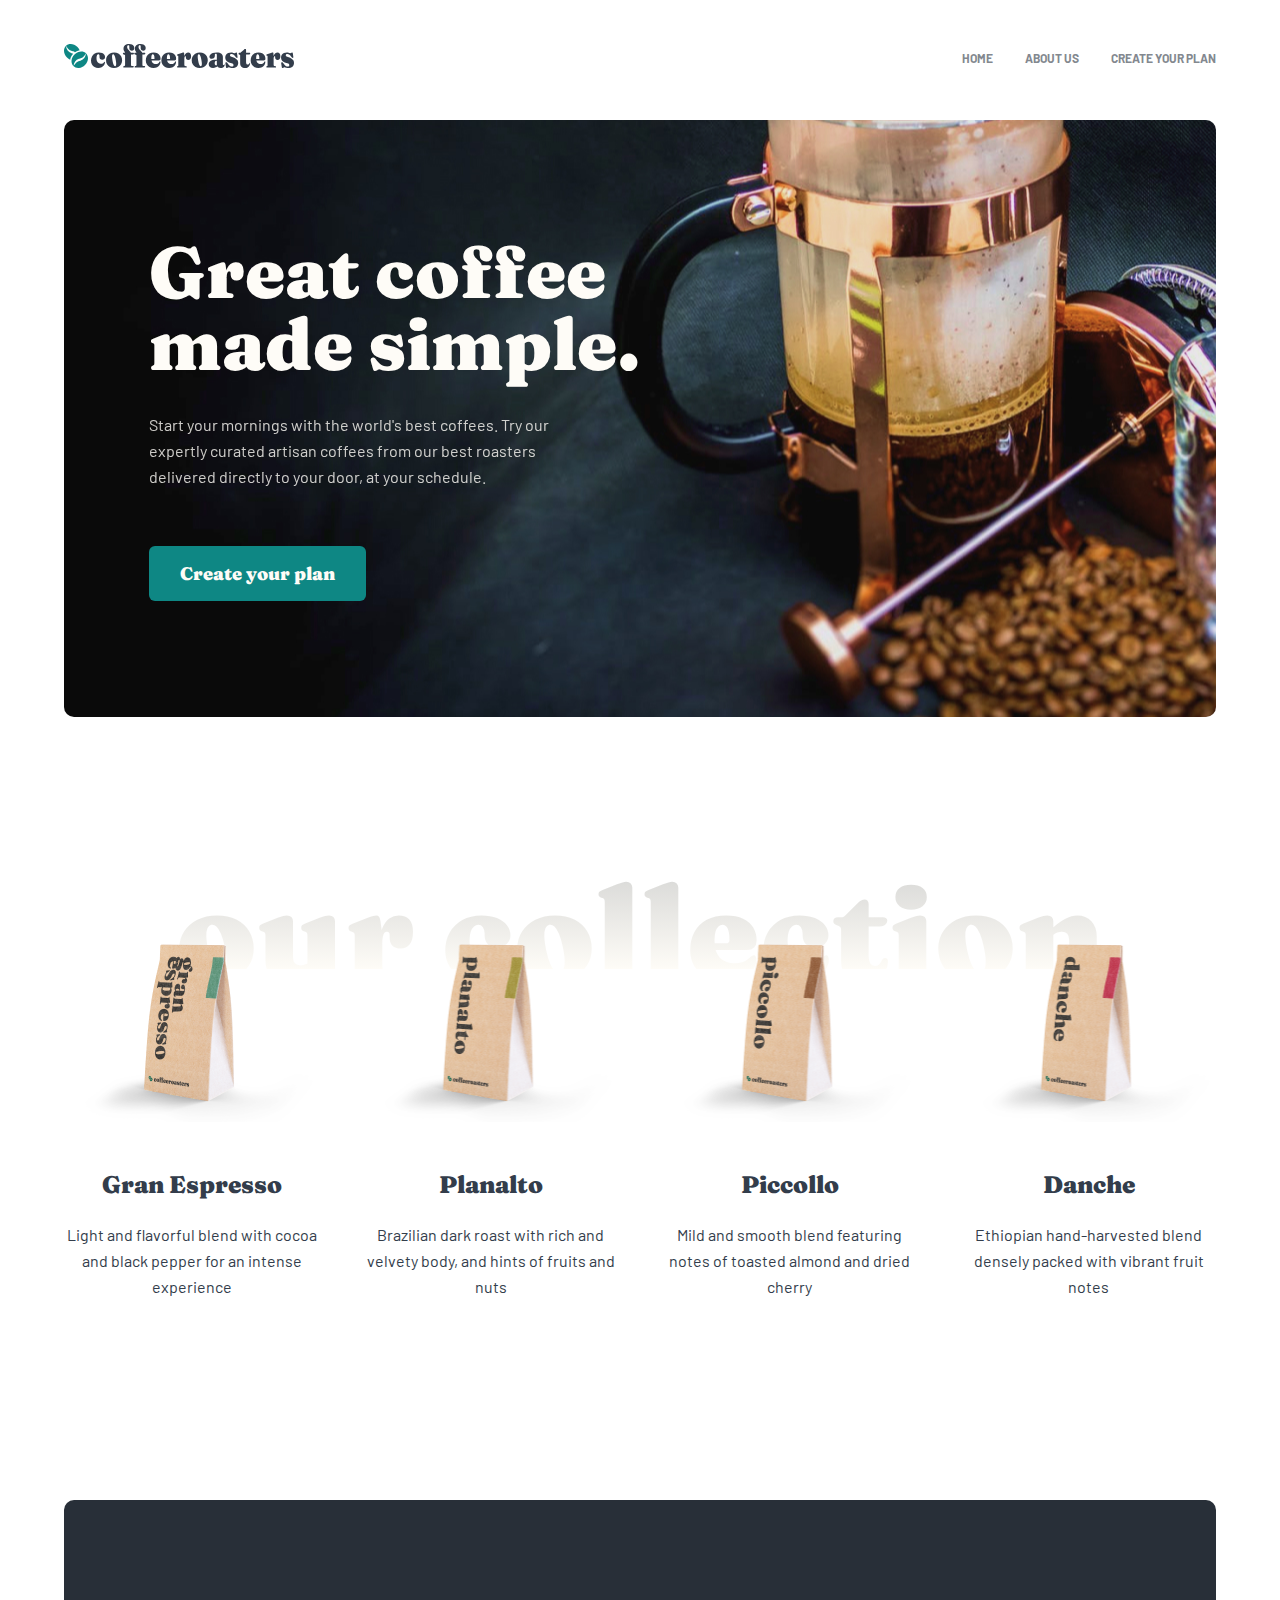
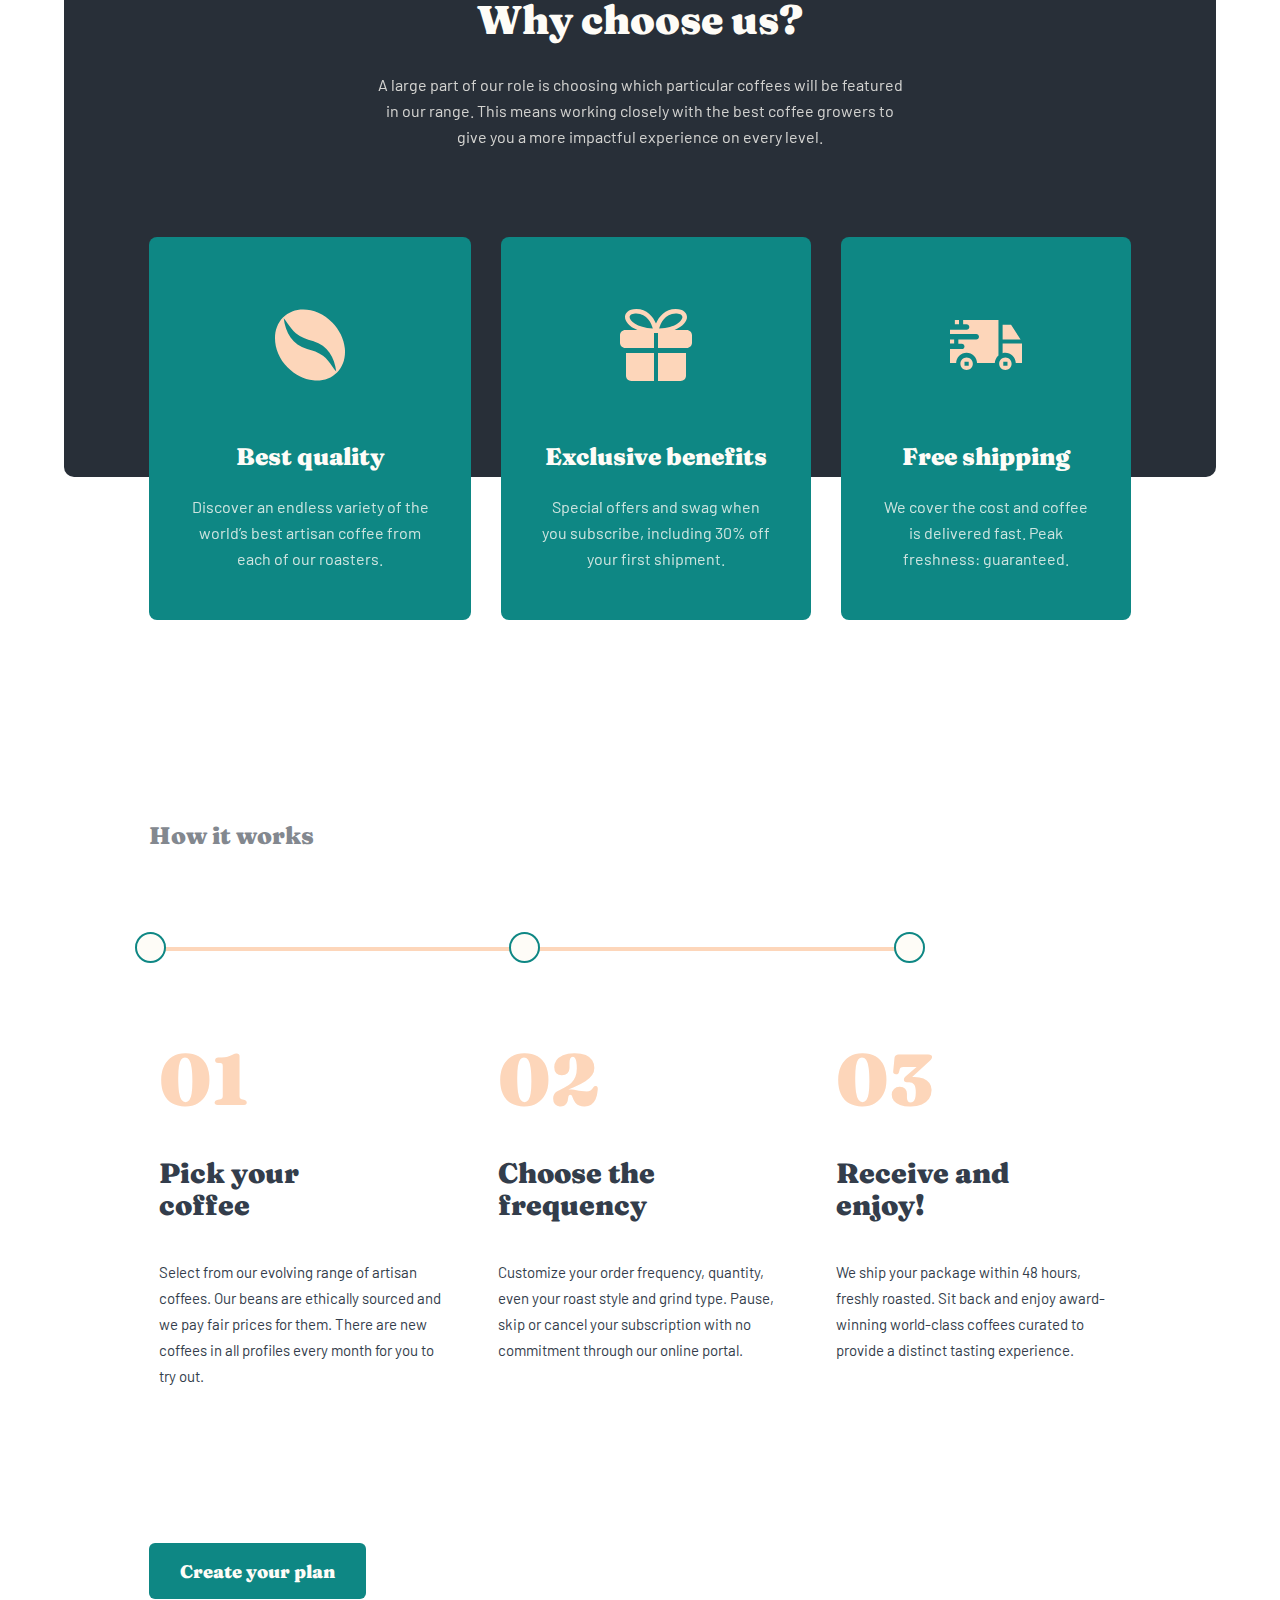
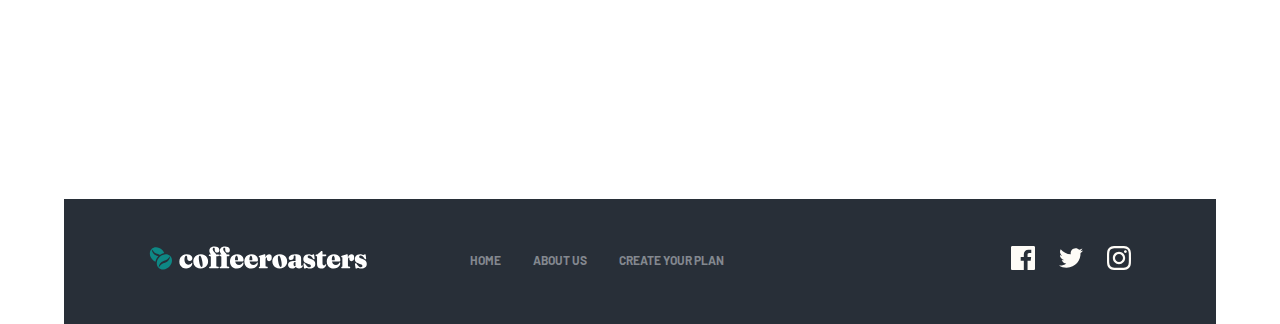
==== commit 19fb6314: "all pages ended" ====
--- a/index.html
+++ b/index.html
@@ -41,21 +41,34 @@
               >
             </li>
           </ul>
-          <img
-            width="16"
-            height="15"
-            src="/assets/images/hamburger-icon.svg"
-            alt="hamburger-icon"
-            class="hamburger-icon"
-          />
+          <div class="hamburger-icon">
+            <img
+              width="16"
+              height="15"
+              src="/assets/images/hamburger-icon.svg"
+              alt="hamburger-icon"
+              id="hamburger-icon"
+            />
+          </div>
           <div class="mobile">
             <div class="container">
               <div class="mobile__header">
-                <img
-                  src="/assets/images/logo-black.svg"
-                  alt="black logo"
-                  class="mobile__logo"
-                />
+                <div class="logo">
+                  <img
+                    width="24"
+                    height="24"
+                    src="./assets/images/Combined_Shape.svg"
+                    alt="coffee beans"
+                    class="logo__icon"
+                  />
+                  <img
+                    width="203"
+                    height="24"
+                    src="./assets/images/coffeeroasters_logo.svg"
+                    alt="coffeeroasters logo"
+                    class="logo__text"
+                  />
+                </div>
                 <img
                   src="/assets/images/close-btn.svg"
                   alt="close button"
--- a/css/main.min.css
+++ b/css/main.min.css
@@ -1 +1 @@
-.blitz-question .answer-list,.footer__list,.footer__left,.footer__page,.collection__list,.header__page .nav,.header__page{display:flex;justify-content:space-between;align-items:center}*{margin:0;padding:0;box-sizing:border-box;scroll-behavior:smooth}body{font-family:"Barlow-Regular";font-size:16px;color:#fefcf7;line-height:26px;transition:all .3s ease}.container{max-width:1280px;width:90vw;margin:0 auto}@media only screen and (max-width: 400px){.container{width:95vw}}@font-face{font-family:"Barlow-Regular";src:url(../assets/fonts/Barlow-Regular.ttf);font-weight:400;font-style:normal}@font-face{font-family:"Barlow-Bold";src:url(../assets/fonts/Barlow-Bold.ttf);font-weight:700;font-style:normal}@font-face{font-family:"Fraunces";src:url(../assets/fonts/Fraunces_9pt-Black.ttf);font-weight:900;font-style:normal}.header{padding-top:44px}.header__page .nav{font-family:"Barlow-Bold";font-size:12px;list-style-type:none;text-transform:uppercase;gap:32px}.header__page .nav__item a{text-decoration:none;color:#83888f;transition:all .3s ease}.header__page .nav__item a:hover{padding-bottom:3px;color:#333d4b;border-bottom:2px solid #333d4b}.header__page .hamburger-icon{display:none}.header__page .mobile{display:none}@media only screen and (max-width: 650px){.header__page .nav{display:none}.header__page .hamburger-icon{display:block}.header__page .mobile{position:absolute;right:0;top:0;width:100vw;height:100vh;display:flex;flex-direction:column;align-items:center;z-index:100;background:linear-gradient(to bottom, #fff 50%, transparent 80% 100%)}.header__page .mobile__header{display:flex;justify-content:space-between;align-items:center;padding-top:32px}.header__page .mobile__list{display:flex;flex-direction:column;align-items:center;justify-content:center;gap:32px;margin-top:80px;list-style:none;font-family:"Fraunces";font-size:24px;line-height:32px;text-transform:capitalize}.header__page .mobile__item a{text-decoration:none;color:#333d4b;transition:all .3s ease}}.hero{margin-top:45px;padding:116px 85px;background-image:url(/assets/images/Bitmap.jpg);background-position:center;background-repeat:no-repeat;border-radius:10px}.hero__title{font-family:"Fraunces";font-size:72px;line-height:72px;color:#fefcf7;max-width:493px}.hero__subtitle{mix-blend-mode:normal;opacity:.8;max-width:445px;margin-top:32px}.hero__btn{background-color:#0e8784;border-radius:6px;border:none;margin-top:56px;padding:15px 31px;font-family:"Fraunces";font-size:18px;line-height:25px;color:#fefcf7}.hero__btn:hover{background-color:#66d2cf;color:#fefcf7}.hero__btn:active{background-color:#fdd6ba;color:#333d4b}@media only screen and (max-width: 1110px){.hero__title{font-size:62px;line-height:62px}}@media only screen and (max-width: 1026px){.hero__title{font-size:57px;line-height:57px}}@media only screen and (max-width: 770px){.hero__title{max-width:330px;font-size:48px;line-height:48px}.hero__subtitle{max-width:398px;font-size:15px;line-height:25px}}@media only screen and (max-width: 553px){.hero{padding:100px 55px;background-image:url(/assets/images/hero-mobile.png);border-radius:8px}}@media only screen and (max-width: 498px){.hero{padding:100px 35px}}@media only screen and (max-width: 445px){.hero{padding:100px 25px;text-align:center}.hero__title{font-size:40px;line-height:40px}.hero__subtitle{font-size:15px;line-height:25px;margin-top:20px}.hero__btn{margin-top:30px}}@media only screen and (max-width: 375px){.hero{padding:50px 15px}}@media only screen and (max-width: 337px){.hero__title{font-size:30px;line-height:30px;max-width:280px}.hero__subtitle{font-size:12px;line-height:20px;margin-top:10px}.hero__btn{margin-top:20px}}.collection{margin-top:160px}.collection__title{font-family:"Fraunces";font-size:150px;line-height:72px;text-align:center;background:-webkit-linear-gradient(#dadad8, #fefcf7);-webkit-background-clip:text;-webkit-text-fill-color:rgba(0,0,0,0);padding-top:20px;margin:0 86px;margin-bottom:-40px;mix-blend-mode:normal}.collection__list{margin-left:auto;margin-right:auto}.collection__item{display:flex;flex-direction:column;justify-content:center;align-items:center;max-width:255px;text-align:center}.collection__item img{max-width:255px;max-height:193px}.collection__item_text{margin-top:50px}.collection__item_text .card__title{font-family:"Fraunces";font-size:24px;color:#333d4b}.collection__item_text .card__subtitle{color:#333d4b;margin-top:24px}@media only screen and (max-width: 1384px){.collection__title{font-size:140px}}@media only screen and (max-width: 1304px){.collection__title{font-size:130px;margin-left:0;margin-right:0}}@media only screen and (max-width: 1244px){.collection__title{font-size:130px}}@media only screen and (max-width: 1101px){.collection__title{font-size:120px;margin-left:0px;margin-right:0px}.collection__item_text{margin-top:30px}}@media only screen and (max-width: 1075px){.collection__title{font-size:110px}.collection__item img{max-width:200px}}@media only screen and (max-width: 886px){.collection__title{font-size:96px}}@media only screen and (max-width: 837px){.collection__list{flex-direction:column;justify-content:center;gap:47px}.collection__item{max-width:570px;flex-direction:row;justify-content:space-between}.collection__item .card-subtitle{font-size:15px}}@media only screen and (max-width: 762px){.collection__title{font-size:80px}}@media only screen and (max-width: 686px){.collection__title{font-size:70px}.collection__list{gap:37px}}@media only screen and (max-width: 572px){.collection__title{font-size:60px}.collection__list{gap:30px}}@media only screen and (max-width: 465px){.collection__title{font-size:50px}.collection__list{margin-top:30px;gap:48px}.collection__item{flex-direction:column;max-width:282px}.collection__item_text{margin-top:24px}.collection__item_text .card-subtitle{margin-top:16px}}@media only screen and (max-width: 398px){.collection__title{font-size:40px}}@media only screen and (max-width: 359px){.collection__title{font-size:40px}}.choose__page{min-height:577px;margin-top:200px;background-color:#282f38;border-radius:10px}.choose__text{text-align:center;padding-top:100px;display:flex;flex-direction:column;justify-content:center;align-items:center}.choose__title{max-width:330px;font-family:"Fraunces";font-size:40px;line-height:40px}.choose__subtitle{max-width:540px;margin-top:32px;opacity:.8}.choose__cards{margin-top:-240px;display:flex;justify-content:center;padding-right:85px;padding-left:85px}.choose__cards_title{font-family:"Fraunces";font-size:24px;margin-top:56px}.choose__cards_subtitle{margin-top:24px;opacity:.8}.choose__list{display:flex;align-items:center;gap:30px;list-style-type:none}.choose__item{width:auto;padding:72px 48px 48px 48px;text-align:center;background-color:#0e8784;border-radius:8px}@media only screen and (max-width: 1314px){.choose__item{padding:72px 38px 48px 38px}}@media only screen and (max-width: 1247px){.choose__item{padding:72px 28px 48px 28px}}@media only screen and (max-width: 1181px){.choose__item{padding:72px 18px 48px 18px}}@media only screen and (max-width: 1114px){.choose__page{height:573px}.choose__cards{margin-top:-320px}.choose__cards:last-child{margin-bottom:100px}.choose__list{flex-direction:column}.choose__item{padding:41px 70px;display:flex;align-items:center;justify-content:space-between;gap:55px;text-align:start}.choose__cards_title{margin-top:0}.choose__cards_subtitle{max-width:344px}}@media only screen and (max-width: 588px){.choose__page{height:902px}.choose__subtitle{max-width:350px}.choose__cards{margin-top:-540px;padding-left:48px;padding-right:48px}.choose__cards_subtitle{max-width:212px;width:100%;height:auto}.choose__item{max-width:280px;min-height:382px;flex-direction:column;align-items:center;text-align:center;padding:72px 33px;padding-bottom:48px}.choose__item_subtitle{font-size:15px}}@media only screen and (max-width: 460px){.choose__page{padding-left:10px;padding-right:10px}}@media only screen and (max-width: 340px){.choose__cards{margin-top:-520px}}.work{margin-top:200px;padding:0 85px}.work__title{font-family:"Fraunces";font-size:24px;line-height:32px;color:#83888f}.work__line{position:relative;margin-top:95px}.work__line hr{max-width:760px;height:1px;border-color:#fdd6ba;border:2px solid #fdd6ba}.work__line .line__oval1{position:absolute;left:-14px;top:-15px}.work__line .line__oval2{position:absolute;left:360px;top:-15px}.work__line .line__oval3{position:absolute;left:745px;top:-15px}.work__list{display:flex;align-items:baseline;align-content:flex-start;justify-content:space-between;margin-top:82px;margin-bottom:64px;padding:10px;list-style-type:none}.work__item{max-width:100%;height:auto}.work__item_num{font-family:"Fraunces";font-size:72px;line-height:72px;color:#fdd6ba}.work__item_title{max-width:200px;font-family:"Fraunces";font-size:28px;line-height:32px;margin-top:42px;color:#333d4b}.work__item_subtitle{max-width:285px;min-height:154px;height:auto;margin-top:38px;color:#333d4b;font-size:15px}.work__btn{width:217px;height:56px;background-color:#0e8784;border-radius:6px;border:none;padding:15px 31px;font-family:"Fraunces";font-size:18px;line-height:25px;color:#fefcf7}@media only screen and (max-width: 1086px){.work{padding:0}}@media only screen and (max-width: 888px){.work__line hr{max-width:467px}.work__line .line__oval2{left:202px}.work__line .line__oval3{left:432px}.work__list{gap:10px;margin-bottom:44px}}@media only screen and (max-width: 588px){.work{display:flex;flex-direction:column;align-items:center;justify-content:center}.work__title{text-align:center}.work__line{display:none}.work__list{max-width:100%;flex-direction:column;justify-content:center;align-items:center;gap:56px;text-align:center}.work__item{text-align:center}.work__item_title{max-width:327px;margin-top:24px}.work__item_subtitle{max-width:327px;margin-top:24px}.work__btn{text-align:center}}.footer{margin-top:200px}.footer__page{padding:47px 85px;background-color:#282f38}.footer__left{gap:103px}.footer__logo_icon{max-width:236px;height:26}.footer__nav{display:flex;align-items:center;gap:32px;list-style-type:none}.footer__nav .nav__item{text-transform:uppercase;font-family:"Barlow-Bold";font-size:12px;transition:all .3s ease}.footer__nav .nav__item:hover a{color:#fefcf7}.footer__nav .nav__item a{text-decoration:none;color:#83888f}.footer__list{gap:24px;list-style-type:none;transition:all .3s ease}.footer__list .facebook-icon:hover path{fill:#fdd6ba}.footer__list .twitter-icon:hover path{fill:#fdd6ba}.footer__list .instagram-icon:hover path{fill:#fdd6ba}.footer__list .facebook-icon:active path{fill:#0e8784}.footer__list .twitter-icon:active path{fill:#0e8784}.footer__list .instagram-icon:active path{fill:#0e8784}.subs-footer{margin-top:168px}@media only screen and (max-width: 1047px){.footer__left{gap:40px}}@media only screen and (max-width: 920px){.footer__page{flex-direction:column;gap:65px}.footer__left{flex-direction:column;gap:33px}}@media only screen and (max-width: 474px){.footer__page{padding:54px}.footer__nav{flex-direction:column;gap:24px}}.about-hero{margin-top:45px;padding:137px 85px;background-image:url(/assets/images/about-hero.png);background-position:center;background-size:cover;background-repeat:no-repeat;border-radius:10px}.about-hero__title{font-family:"Fraunces";font-size:40px;line-height:48px}.about-hero__subtitle{max-width:445px;margin-top:24px}@media only screen and (max-width: 770px){.about-hero{background-image:url(/assets/images/about-hero-tablet.jpg);border-radius:10px}}@media only screen and (max-width: 650px){.about-hero{padding:auto;text-align:center}.about-hero__title{font-size:28px;line-height:28px}.about-hero__subtitle{font-size:15px;line-height:25px}}@media only screen and (max-width: 500px){.about-hero{background-position:center;background-image:url(/assets/images/about-hero-mobile.jpg);border-radius:10px}}.commitment{display:flex;align-items:center;justify-content:center;gap:125px;margin-top:168px}.commitment__pic{border-radius:8px}.commitment__title{font-family:"Fraunces";font-size:40px;line-height:48px;color:#333d4b}.commitment__subtitle{max-width:540px;margin-top:32px;color:#333d4b;opacity:.8}@media only screen and (max-width: 1029px){.commitment{gap:69px}.commitment__title{font-size:32px;line-height:48px}.commitment__subtitle{font-size:15px;line-height:25px;margin-top:30px}}@media only screen and (max-width: 706px){.commitment{gap:40px}.commitment__title{text-align:center}}@media only screen and (max-width: 673px){.commitment{width:100%;flex-direction:column;gap:48px;text-align:center}}@media only screen and (max-width: 350px){.commitment__pic{width:280px}}.quality{display:flex;justify-content:space-between;gap:30px;margin-top:245px;background-color:#282f38;padding-left:85px;padding-right:85px;border-radius:10px}.quality__text{padding-top:100px;padding-bottom:176px}.quality__title{font-family:"Fraunces";font-size:40px;line-height:48px}.quality__subtitle{max-width:540px;margin-top:32px;opacity:.8}.quality__pic{margin-top:-76px;border-radius:6px}@media only screen and (max-width: 1270px){.quality{padding-left:40px;padding-right:40px}}@media only screen and (max-width: 1191px){.quality{flex-direction:column-reverse;justify-content:center;align-items:center;gap:64px;margin-top:320px;padding-left:74px;padding-right:74px;padding-bottom:67px}.quality__text{padding:0;text-align:center}.quality__title{margin-top:0px}.quality__subtitle{margin-top:24px}}@media only screen and (max-width: 700px){.quality__pic{max-width:379px;max-height:256px;margin-top:-128px}}@media only screen and (max-width: 470px){.quality{padding-left:24px;padding-right:24px;padding-bottom:61px}.quality__pic{margin-top:-78px}.quality__text{width:100%}.quality__title{font-size:28px;line-height:28px}.quality__subtitle{font-size:15px;line-height:25px}}.headquarters{margin-top:168px;padding-left:85px}.headquarters__title{font-family:"Fraunces";font-size:24px;line-height:32px;color:#83888f}.headquarters__list{display:flex;align-items:center;gap:95px}.headquarters__item{width:285px;margin-top:72px}.headquarters__item .hq__title{font-family:"Fraunces";font-size:32px;line-height:36px;margin-top:45px;color:#333d4b}.headquarters__item .hq__subtitle{margin-top:24px;color:#333d4b}@media only screen and (max-width: 1070px){.headquarters{padding:0}.headquarters__list{gap:60px}}@media only screen and (max-width: 630px){.headquarters{display:flex;flex-direction:column;align-items:center;justify-content:center}.headquarters__list{flex-direction:column;justify-content:center;align-items:center;text-align:center;gap:80px}.headquarters__item{margin:0;padding:0}.headquarters__item:first-child{margin-top:72px}.headquarters .hq__title{font-size:28px;line-height:36px}}.subs-hero{margin-top:52px;padding:134px 85px;background-image:url(/assets/images/subs-hero.png);background-repeat:no-repeat;background-size:cover;border-radius:10px}.subs-hero__title{font-family:"Fraunces";font-size:72px;line-height:72px}.subs-hero__subtitle{max-width:445px;margin-top:32px;opacity:.8}@media only screen and (max-width: 770px){.subs-hero{padding:126px 57px;background-image:url(/assets/images/subs-hero-tablet.png)}.subs-hero__title{font-size:48px;line-height:48px}.subs-hero__subtitle{font-size:15px;line-height:25px;margin-top:24px}}@media only screen and (max-width: 486px){.subs-hero{padding:100px 24px;text-align:center;background-image:url(/assets/images/subs-hero-mobile.png)}.subs-hero__title{font-size:40px;line-height:40px;width:100%}.subs-hero__subtitle{margin-bottom:136px}}.plan{margin-top:155px;padding-top:100px;padding-left:100px;padding-right:150px;padding-bottom:100px;background-color:#282f38;border-radius:10px}.plan__line{position:relative}.plan__line hr{width:760px;height:1px;border-color:#fdd6ba;border:2px solid #fdd6ba}.plan__line .plan__oval1{position:absolute;left:-14px;top:-15px}.plan__line .plan__oval2{position:absolute;left:360px;top:-15px}.plan__line .plan__oval3{position:absolute;left:745px;top:-15px}.plan__list{display:flex;align-items:baseline;align-content:flex-start;justify-content:space-between;gap:20px;margin-top:82px;list-style-type:none}.plan__item{max-width:100%;height:auto}.plan__item_num{font-family:"Fraunces";font-size:72px;line-height:72px;color:#fdd6ba}.plan__item_title{max-width:200px;font-family:"Fraunces";font-size:28px;line-height:32px;margin-top:42px;color:#fefcf7}.plan__item_subtitle{max-width:285px;min-height:154px;height:auto;margin-top:38px;color:#fefcf7;font-size:15px}@media only screen and (max-width: 1086px){.plan{padding:60px;padding-top:100px}.plan__line hr{width:467px}.plan__line .plan__oval2{left:202px}.plan__line .plan__oval3{left:446px}}@media only screen and (max-width: 888px){.plan{padding:40px;padding-top:100px}.plan__list{gap:10px}}@media only screen and (max-width: 680px){.plan{display:flex;flex-direction:column;align-items:center;justify-content:center;padding-top:80px}.plan__title{text-align:center}.plan__line{display:none}.plan__list{max-width:100%;flex-direction:column;justify-content:center;align-items:center;gap:56px;text-align:center}.plan__item{text-align:center}.plan__item_title{max-width:327px;margin-top:24px}.plan__item_subtitle{max-width:327px;margin-top:24px}}.option-question{display:flex;justify-content:space-between;margin-top:168px;padding-right:85px;padding-left:85px}.option-menu__line{opacity:.5}.option-menu__text{width:255px;display:flex;align-items:center;gap:24px;font-family:"Fraunces";font-size:24px;line-height:32px;margin:24px 0;color:#acafb2}.option-menu__text:first-child{margin-top:0}.option-menu__text:hover{color:#b5b7b9}.option-menu__text:hover span{color:#858a90}.option-menu__text:active{color:#858a90}.option-menu__text:active span{color:#333d4b}@media only screen and (max-width: 1185px){.option-question{padding-left:0;padding-right:0}}@media only screen and (max-width: 987px){.option-question{align-items:center;justify-content:center}.option-menu{display:none}}.blitz-question{display:flex;flex-direction:column;align-items:center}.blitz-question__list{display:flex;flex-direction:column;gap:88px}.blitz-question__item .question{display:flex;align-items:center;justify-content:space-between}.blitz-question__item .question__text{font-family:"Fraunces";font-size:40px;line-height:48px;color:#83888f}.blitz-question__item .arrow-up{border:solid #0e8784;border-width:0 3px 3px 0;display:inline-block;padding:3px;transform:rotate(-135deg);-webkit-transform:rotate(-135deg)}.blitz-question .answer-list{margin-top:56px;gap:23px}.blitz-question .answer-list .answer-item{padding:32px 28px;padding-bottom:84px;background-color:#f4f1eb;border-radius:8px;transition:all .3s linear}.blitz-question .answer-list .answer-item .answer-title{font-family:"Fraunces";font-size:24px;line-height:32px;color:#333d4b}.blitz-question .answer-list .answer-item .answer-subtitle{max-width:172px;margin-top:24px;color:#333d4b}.blitz-question .answer-list .answer-item_active{background-color:#0e8784}.blitz-question .answer-list .answer-item_active .answer-title{color:#fff}.blitz-question .answer-list .answer-item_active .answer-subtitle{color:#fefcf7}.blitz-question .answer-list .answer-item_active:hover .answer-title{color:#333d4b}.blitz-question .answer-list .answer-item_active:hover .answer-subtitle{color:#333d4b}.blitz-question .answer-list .answer-item:hover{background-color:#fdd6ba}.blitz-question .order{height:auto;margin-top:84px;padding:31px 64px 27px 64px;border-radius:8px;background-color:#282f38}.blitz-question .order__title{text-transform:uppercase;color:#fff;font-weight:400;font-size:16px;opacity:.5}.blitz-question .order__subtitle{margin-top:8px;max-width:602px;font-family:"Fraunces";font-size:24px;line-height:40px;color:#fff}.blitz-question .order .green-text{color:#0e8784}.blitz-question .create-button{text-align:right}.blitz-question .create-button .create-plan-btn{margin-top:40px;padding:15px 35px;background-color:#f4f1eb;font-family:"Fraunces";font-size:18px;line-height:25px;text-align:center;border:none;color:#333d4b;border-radius:6px;transition:all .3s ease}.blitz-question .create-button .create-plan-btn:hover{background-color:#66d2cf;color:#fefcf7}.blitz-question .create-button .create-plan-btn:active{color:#333d4b;background-color:#fdd6ba}@media only screen and (max-width: 987px){.blitz-question__list{gap:100px}.blitz-question__item .question__text{font-size:32px}.blitz-question .answer-list{width:100%;gap:10px;margin-top:40px}.blitz-question .answer-list .answer-item{padding:32px 25px}.blitz-question .answer-list .answer-item .answer-subtitle{max-width:172px}}@media only screen and (max-width: 734px){.blitz-question__list{gap:100px}.blitz-question__item .question__text{max-width:240px;font-size:24px;line-height:28px}.blitz-question .answer-list{flex-direction:column;align-items:center;justify-content:center;width:100%;gap:16px;margin-top:32px}.blitz-question .answer-list .answer-item{width:80vw;min-height:140px;padding:24px 25px}.blitz-question .answer-list .answer-item .answer-subtitle{max-width:70%;margin-top:8px}.blitz-question .order{width:80vw;padding:37px 25px}}@media only screen and (max-width: 456px){.blitz-question .answer-item{display:flex;flex-direction:column;align-items:center;justify-content:center;text-align:center}}/*# sourceMappingURL=main.min.css.map */+.blitz-question .answer-list,.footer__list,.footer__left,.footer__page,.collection__list,.header__page .nav,.header__page{display:flex;justify-content:space-between;align-items:center}*{margin:0;padding:0;box-sizing:border-box;scroll-behavior:smooth}body{font-family:"Barlow-Regular";font-size:16px;color:#fefcf7;line-height:26px;transition:all .3s ease}.container{max-width:1280px;width:90vw;margin:0 auto}@media only screen and (max-width: 400px){.container{width:95vw}}@font-face{font-family:"Barlow-Regular";src:url(../assets/fonts/Barlow-Regular.ttf);font-weight:400;font-style:normal}@font-face{font-family:"Barlow-Bold";src:url(../assets/fonts/Barlow-Bold.ttf);font-weight:700;font-style:normal}@font-face{font-family:"Fraunces";src:url(../assets/fonts/Fraunces_9pt-Black.ttf);font-weight:900;font-style:normal}.header{padding-top:44px}.header__page .nav{font-family:"Barlow-Bold";font-size:12px;list-style-type:none;text-transform:uppercase;gap:32px}.header__page .nav__item a{text-decoration:none;color:#83888f;transition:all .3s ease}.header__page .nav__item a::after{content:"";width:0;height:3px;background-color:#333d4b;margin:auto;display:block}.header__page .nav__item a:hover{padding-bottom:3px;color:#333d4b}.header__page .nav__item a:hover::after{width:100%;transition:width .3s linear}.header__page .hamburger-icon{display:none}.header__page .mobile{display:none}@media only screen and (max-width: 650px){.header__page .nav{display:none}.header__page .hamburger-icon{display:block}.header__page .hamburger-icon:hover{transform:scale(1.5)}.header__page .mobile{position:absolute;right:0;top:0;width:100vw;height:100vh;flex-direction:column;align-items:center;z-index:100;background:linear-gradient(to bottom, #fff 50%, transparent 80% 100%);transition:all .5s ease}.header__page .mobile__header{display:flex;justify-content:space-between;align-items:center;padding-top:44px}.header__page .mobile .close-btn{transform:scale(1.3)}.header__page .mobile .close-btn:hover{transform:scale(2)}.header__page .mobile__list{display:flex;flex-direction:column;align-items:center;justify-content:center;gap:32px;margin-top:80px;list-style:none;font-family:"Fraunces";font-size:24px;line-height:32px;text-transform:capitalize}.header__page .mobile__item a{text-decoration:none;color:#333d4b;transition:all .3s ease}.header__page .mobile__item a::after{content:"";width:0;height:3px;background-color:#333d4b;margin:auto;display:block}.header__page .mobile__item a:hover{padding-bottom:5px;color:#333d4b;font-size:32px}.header__page .mobile__item a:hover::after{width:100%;transition:width .3s linear}.header__page .mobile--active{display:flex}}.hero{margin-top:45px;padding:116px 85px;background-image:url(/assets/images/Bitmap.jpg);background-position:center;background-repeat:no-repeat;border-radius:10px}.hero__title{font-family:"Fraunces";font-size:72px;line-height:72px;color:#fefcf7;max-width:493px}.hero__subtitle{mix-blend-mode:normal;opacity:.8;max-width:445px;margin-top:32px}.hero__btn{background-color:#0e8784;border-radius:6px;border:none;margin-top:56px;padding:15px 31px;font-family:"Fraunces";font-size:18px;line-height:25px;color:#fefcf7;transition:all .3s ease}.hero__btn:hover{background-color:#66d2cf;color:#fefcf7;transform:scale(1.3)}.hero__btn:active{background-color:#fdd6ba;color:#333d4b}@media only screen and (max-width: 1110px){.hero__title{font-size:62px;line-height:62px}}@media only screen and (max-width: 1026px){.hero__title{font-size:57px;line-height:57px}}@media only screen and (max-width: 770px){.hero__title{max-width:330px;font-size:48px;line-height:48px}.hero__subtitle{max-width:398px;font-size:15px;line-height:25px}}@media only screen and (max-width: 553px){.hero{padding:100px 55px;background-image:url(/assets/images/hero-mobile.png);border-radius:8px}}@media only screen and (max-width: 498px){.hero{padding:100px 35px}}@media only screen and (max-width: 445px){.hero{padding:100px 25px;text-align:center}.hero__title{font-size:40px;line-height:40px}.hero__subtitle{font-size:15px;line-height:25px;margin-top:20px}.hero__btn{margin-top:30px}}@media only screen and (max-width: 375px){.hero{padding:50px 15px}}@media only screen and (max-width: 337px){.hero__title{font-size:30px;line-height:30px;max-width:280px}.hero__subtitle{font-size:12px;line-height:20px;margin-top:10px}.hero__btn{margin-top:20px}}.collection{margin-top:160px}.collection__title{font-family:"Fraunces";font-size:150px;line-height:72px;text-align:center;background:-webkit-linear-gradient(#dadad8, #fefcf7);-webkit-background-clip:text;-webkit-text-fill-color:rgba(0,0,0,0);padding-top:20px;margin:0 86px;margin-bottom:-40px;mix-blend-mode:normal}.collection__list{margin-left:auto;margin-right:auto}.collection__item{display:flex;flex-direction:column;justify-content:center;align-items:center;max-width:255px;text-align:center;transition:all .3s ease}.collection__item img{max-width:255px;max-height:193px}.collection__item:hover{transform:scale(1.3)}.collection__item_text{margin-top:50px}.collection__item_text .card__title{font-family:"Fraunces";font-size:24px;color:#333d4b}.collection__item_text .card__subtitle{color:#333d4b;margin-top:24px}@media only screen and (max-width: 1384px){.collection__title{font-size:140px}}@media only screen and (max-width: 1304px){.collection__title{font-size:130px;margin-left:0;margin-right:0}}@media only screen and (max-width: 1244px){.collection__title{font-size:130px}}@media only screen and (max-width: 1101px){.collection__title{font-size:120px;margin-left:0px;margin-right:0px}.collection__item_text{margin-top:30px}}@media only screen and (max-width: 1075px){.collection__title{font-size:110px}.collection__item img{max-width:200px}}@media only screen and (max-width: 886px){.collection__title{font-size:96px}}@media only screen and (max-width: 837px){.collection__list{flex-direction:column;justify-content:center;gap:47px}.collection__item{max-width:570px;flex-direction:row;justify-content:space-between}.collection__item .card-subtitle{font-size:15px}}@media only screen and (max-width: 762px){.collection__title{font-size:80px}}@media only screen and (max-width: 686px){.collection__title{font-size:70px}.collection__list{gap:37px}}@media only screen and (max-width: 572px){.collection__title{font-size:60px}.collection__list{gap:30px}}@media only screen and (max-width: 465px){.collection__title{font-size:50px}.collection__list{margin-top:30px;gap:48px}.collection__item{flex-direction:column;max-width:282px}.collection__item_text{margin-top:24px}.collection__item_text .card-subtitle{margin-top:16px}}@media only screen and (max-width: 398px){.collection__title{font-size:40px}}@media only screen and (max-width: 359px){.collection__title{font-size:40px}}.choose__page{min-height:577px;margin-top:200px;background-color:#282f38;border-radius:10px}.choose__text{text-align:center;padding-top:100px;display:flex;flex-direction:column;justify-content:center;align-items:center}.choose__title{max-width:330px;font-family:"Fraunces";font-size:40px;line-height:40px}.choose__subtitle{max-width:540px;margin-top:32px;opacity:.8}.choose__cards{margin-top:-240px;display:flex;justify-content:center;padding-right:85px;padding-left:85px}.choose__cards_title{font-family:"Fraunces";font-size:24px;margin-top:56px}.choose__cards_subtitle{margin-top:24px;opacity:.8}.choose__list{display:flex;align-items:center;gap:30px;list-style-type:none}.choose__item{width:auto;padding:72px 48px 48px 48px;text-align:center;background-color:#0e8784;border-radius:8px;transition:all .3s ease}.choose__item:hover{transform:scale(1.11)}@media only screen and (max-width: 1314px){.choose__item{padding:72px 38px 48px 38px}}@media only screen and (max-width: 1247px){.choose__item{padding:72px 28px 48px 28px}}@media only screen and (max-width: 1181px){.choose__item{padding:72px 18px 48px 18px}}@media only screen and (max-width: 1114px){.choose__page{height:573px}.choose__cards{margin-top:-320px}.choose__cards:last-child{margin-bottom:100px}.choose__list{flex-direction:column}.choose__item{padding:41px 70px;display:flex;align-items:center;justify-content:space-between;gap:55px;text-align:start}.choose__cards_title{margin-top:0}.choose__cards_subtitle{max-width:344px}}@media only screen and (max-width: 588px){.choose__page{height:902px}.choose__subtitle{max-width:350px}.choose__cards{margin-top:-540px;padding-left:48px;padding-right:48px}.choose__cards_subtitle{max-width:212px;width:100%;height:auto}.choose__item{max-width:280px;min-height:382px;flex-direction:column;align-items:center;text-align:center;padding:72px 33px;padding-bottom:48px}.choose__item_subtitle{font-size:15px}}@media only screen and (max-width: 460px){.choose__page{padding-left:10px;padding-right:10px}}@media only screen and (max-width: 340px){.choose__cards{margin-top:-520px}}.work{margin-top:200px;padding:0 85px}.work__title{font-family:"Fraunces";font-size:24px;line-height:32px;color:#83888f}.work__line{position:relative;margin-top:95px}.work__line hr{max-width:760px;height:1px;border-color:#fdd6ba;border:2px solid #fdd6ba}.work__line .line__oval1{position:absolute;left:-14px;top:-15px}.work__line .line__oval2{position:absolute;left:360px;top:-15px}.work__line .line__oval3{position:absolute;left:745px;top:-15px}.work__list{display:flex;align-items:baseline;align-content:flex-start;justify-content:space-between;margin-top:82px;margin-bottom:64px;padding:10px;list-style-type:none}.work__item{max-width:100%;height:auto;transition:all .3s ease}.work__item:hover{transform:scale(1.3)}.work__item_num{font-family:"Fraunces";font-size:72px;line-height:72px;color:#fdd6ba}.work__item_title{max-width:200px;font-family:"Fraunces";font-size:28px;line-height:32px;margin-top:42px;color:#333d4b}.work__item_subtitle{max-width:285px;min-height:154px;height:auto;margin-top:38px;color:#333d4b;font-size:15px}.work__btn{width:217px;height:56px;background-color:#0e8784;border-radius:6px;border:none;padding:15px 31px;font-family:"Fraunces";font-size:18px;line-height:25px;color:#fefcf7;transition:all .3s ease}.work__btn:hover{transform:scale(1.3)}@media only screen and (max-width: 1086px){.work{padding:0}}@media only screen and (max-width: 888px){.work__line hr{max-width:467px}.work__line .line__oval2{left:202px}.work__line .line__oval3{left:432px}.work__list{gap:10px;margin-bottom:44px}}@media only screen and (max-width: 588px){.work{display:flex;flex-direction:column;align-items:center;justify-content:center}.work__title{text-align:center}.work__line{display:none}.work__list{max-width:100%;flex-direction:column;justify-content:center;align-items:center;gap:56px;text-align:center}.work__item{text-align:center}.work__item_title{max-width:327px;margin-top:24px}.work__item_subtitle{max-width:327px;margin-top:24px}.work__btn{text-align:center}}.footer{margin-top:200px}.footer__page{padding:47px 85px;background-color:#282f38}.footer__left{gap:103px}.footer__logo_icon{max-width:236px;height:26}.footer__nav{display:flex;align-items:center;gap:32px;list-style-type:none}.footer__nav .nav__item{text-transform:uppercase;font-family:"Barlow-Bold";font-size:12px;transition:all .3s ease}.footer__nav .nav__item:hover a{color:#fefcf7}.footer__nav .nav__item a{text-decoration:none;color:#83888f}.footer__nav .nav__item a::after{content:"";width:0;height:3px;background-color:#fefcf7;margin:auto;display:block}.footer__nav .nav__item a:hover{color:#fefcf7}.footer__nav .nav__item a:hover::after{width:100%;transition:width .3s linear}.footer__list{gap:24px;list-style-type:none;transition:all .3s ease}.footer__list .facebook-icon:hover path{fill:#fdd6ba}.footer__list .twitter-icon:hover path{fill:#fdd6ba}.footer__list .instagram-icon:hover path{fill:#fdd6ba}.footer__list .facebook-icon:active path{fill:#0e8784}.footer__list .twitter-icon:active path{fill:#0e8784}.footer__list .instagram-icon:active path{fill:#0e8784}.subs-footer{margin-top:168px}@media only screen and (max-width: 1047px){.footer__left{gap:40px}}@media only screen and (max-width: 920px){.footer__page{flex-direction:column;gap:65px}.footer__left{flex-direction:column;gap:33px}}@media only screen and (max-width: 474px){.footer__page{padding:54px}.footer__nav{flex-direction:column;gap:24px}}.about-hero{margin-top:45px;padding:137px 85px;background-image:url(/assets/images/about-hero.png);background-position:center;background-size:cover;background-repeat:no-repeat;border-radius:10px}.about-hero__title{font-family:"Fraunces";font-size:40px;line-height:48px}.about-hero__subtitle{max-width:445px;margin-top:24px}@media only screen and (max-width: 770px){.about-hero{background-image:url(/assets/images/about-hero-tablet.jpg);border-radius:10px}}@media only screen and (max-width: 650px){.about-hero{padding:auto;text-align:center}.about-hero__title{font-size:28px;line-height:28px}.about-hero__subtitle{font-size:15px;line-height:25px}}@media only screen and (max-width: 500px){.about-hero{background-position:center;background-image:url(/assets/images/about-hero-mobile.jpg);border-radius:10px}}.commitment{display:flex;align-items:center;justify-content:center;gap:125px;margin-top:168px}.commitment__pic{border-radius:8px}.commitment__title{font-family:"Fraunces";font-size:40px;line-height:48px;color:#333d4b}.commitment__subtitle{max-width:540px;margin-top:32px;color:#333d4b;opacity:.8}@media only screen and (max-width: 1029px){.commitment{gap:69px}.commitment__title{font-size:32px;line-height:48px}.commitment__subtitle{font-size:15px;line-height:25px;margin-top:30px}}@media only screen and (max-width: 706px){.commitment{gap:40px}.commitment__title{text-align:center}}@media only screen and (max-width: 673px){.commitment{width:100%;flex-direction:column;gap:48px;text-align:center}}@media only screen and (max-width: 350px){.commitment__pic{width:280px}}.quality{display:flex;justify-content:space-between;gap:30px;margin-top:245px;background-color:#282f38;padding-left:85px;padding-right:85px;border-radius:10px}.quality__text{padding-top:100px;padding-bottom:176px}.quality__title{font-family:"Fraunces";font-size:40px;line-height:48px}.quality__subtitle{max-width:540px;margin-top:32px;opacity:.8}.quality__pic{margin-top:-76px;border-radius:6px}@media only screen and (max-width: 1270px){.quality{padding-left:40px;padding-right:40px}}@media only screen and (max-width: 1191px){.quality{flex-direction:column-reverse;justify-content:center;align-items:center;gap:64px;margin-top:320px;padding-left:74px;padding-right:74px;padding-bottom:67px}.quality__text{padding:0;text-align:center}.quality__title{margin-top:0px}.quality__subtitle{margin-top:24px}}@media only screen and (max-width: 700px){.quality__pic{max-width:379px;max-height:256px;margin-top:-128px}}@media only screen and (max-width: 470px){.quality{padding-left:24px;padding-right:24px;padding-bottom:61px}.quality__pic{margin-top:-78px}.quality__text{width:100%}.quality__title{font-size:28px;line-height:28px}.quality__subtitle{font-size:15px;line-height:25px}}.headquarters{margin-top:168px;padding-left:85px}.headquarters__title{font-family:"Fraunces";font-size:24px;line-height:32px;color:#83888f}.headquarters__list{display:flex;align-items:center;gap:95px}.headquarters__item{width:285px;margin-top:72px}.headquarters__item .hq__title{font-family:"Fraunces";font-size:32px;line-height:36px;margin-top:45px;color:#333d4b}.headquarters__item .hq__subtitle{margin-top:24px;color:#333d4b}@media only screen and (max-width: 1070px){.headquarters{padding:0}.headquarters__list{gap:60px}}@media only screen and (max-width: 630px){.headquarters{display:flex;flex-direction:column;align-items:center;justify-content:center}.headquarters__list{flex-direction:column;justify-content:center;align-items:center;text-align:center;gap:80px}.headquarters__item{margin:0;padding:0}.headquarters__item:first-child{margin-top:72px}.headquarters .hq__title{font-size:28px;line-height:36px}}.subs-hero{margin-top:52px;padding:134px 85px;background-image:url(/assets/images/subs-hero.png);background-repeat:no-repeat;background-size:cover;border-radius:10px}.subs-hero__title{font-family:"Fraunces";font-size:72px;line-height:72px}.subs-hero__subtitle{max-width:445px;margin-top:32px;opacity:.8}@media only screen and (max-width: 770px){.subs-hero{padding:126px 57px;background-image:url(/assets/images/subs-hero-tablet.png)}.subs-hero__title{font-size:48px;line-height:48px}.subs-hero__subtitle{font-size:15px;line-height:25px;margin-top:24px}}@media only screen and (max-width: 486px){.subs-hero{padding:100px 24px;text-align:center;background-image:url(/assets/images/subs-hero-mobile.png)}.subs-hero__title{font-size:40px;line-height:40px;width:100%}.subs-hero__subtitle{margin-bottom:136px}}.plan{margin-top:155px;padding-top:100px;padding-left:100px;padding-right:150px;padding-bottom:100px;background-color:#282f38;border-radius:10px}.plan__line{position:relative}.plan__line hr{width:760px;height:1px;border-color:#fdd6ba;border:2px solid #fdd6ba}.plan__line .plan__oval1{position:absolute;left:-14px;top:-15px}.plan__line .plan__oval2{position:absolute;left:360px;top:-15px}.plan__line .plan__oval3{position:absolute;left:745px;top:-15px}.plan__list{display:flex;align-items:baseline;align-content:flex-start;justify-content:space-between;gap:20px;margin-top:82px;list-style-type:none}.plan__item{max-width:100%;height:auto}.plan__item_num{font-family:"Fraunces";font-size:72px;line-height:72px;color:#fdd6ba}.plan__item_title{max-width:200px;font-family:"Fraunces";font-size:28px;line-height:32px;margin-top:42px;color:#fefcf7}.plan__item_subtitle{max-width:285px;min-height:154px;height:auto;margin-top:38px;color:#fefcf7;font-size:15px}@media only screen and (max-width: 1086px){.plan{padding:60px;padding-top:100px}.plan__line hr{width:467px}.plan__line .plan__oval2{left:202px}.plan__line .plan__oval3{left:446px}}@media only screen and (max-width: 888px){.plan{padding:40px;padding-top:100px}.plan__list{gap:10px}}@media only screen and (max-width: 680px){.plan{display:flex;flex-direction:column;align-items:center;justify-content:center;padding-top:80px}.plan__title{text-align:center}.plan__line{display:none}.plan__list{max-width:100%;flex-direction:column;justify-content:center;align-items:center;gap:56px;text-align:center}.plan__item{text-align:center}.plan__item_title{max-width:327px;margin-top:24px}.plan__item_subtitle{max-width:327px;margin-top:24px}}.option-question{display:flex;justify-content:space-between;margin-top:168px;padding-right:85px;padding-left:85px}.option-menu__line{opacity:.5}.option-menu__text{width:255px;display:flex;align-items:center;gap:24px;font-family:"Fraunces";font-size:24px;line-height:32px;margin:24px 0;color:#acafb2}.option-menu__text:first-child{margin-top:0}.option-menu__text:hover{color:#b5b7b9}.option-menu__text:hover span{color:#858a90}.option-menu__text:active{color:#858a90}.option-menu__text:active span{color:#333d4b}@media only screen and (max-width: 1185px){.option-question{padding-left:0;padding-right:0}}@media only screen and (max-width: 987px){.option-question{align-items:center;justify-content:center}.option-menu{display:none}}.blitz-question{display:flex;flex-direction:column;align-items:center}.blitz-question__list{display:flex;flex-direction:column;gap:88px}.blitz-question__item .question{display:flex;align-items:center;justify-content:space-between}.blitz-question__item .question__text{font-family:"Fraunces";font-size:40px;line-height:48px;color:#83888f}.blitz-question__item .arrow-up{border:solid #0e8784;border-width:0 3px 3px 0;display:inline-block;padding:3px;transform:rotate(-135deg);-webkit-transform:rotate(-135deg)}.blitz-question .answer-list{margin-top:56px;gap:23px}.blitz-question .answer-list .answer-item{padding:32px 28px;padding-bottom:84px;background-color:#f4f1eb;border-radius:8px;transition:all .3s linear}.blitz-question .answer-list .answer-item .answer-title{font-family:"Fraunces";font-size:24px;line-height:32px;color:#333d4b}.blitz-question .answer-list .answer-item .answer-subtitle{max-width:172px;margin-top:24px;color:#333d4b}.blitz-question .answer-list .answer-item_active{background-color:#0e8784}.blitz-question .answer-list .answer-item_active .answer-title{color:#fff}.blitz-question .answer-list .answer-item_active .answer-subtitle{color:#fefcf7}.blitz-question .answer-list .answer-item_active:hover .answer-title{color:#333d4b}.blitz-question .answer-list .answer-item_active:hover .answer-subtitle{color:#333d4b}.blitz-question .answer-list .answer-item:hover{background-color:#fdd6ba}.blitz-question .order{height:auto;margin-top:84px;padding:31px 64px 27px 64px;border-radius:8px;background-color:#282f38}.blitz-question .order__title{text-transform:uppercase;color:#fff;font-weight:400;font-size:16px;opacity:.5}.blitz-question .order__subtitle{margin-top:8px;max-width:602px;font-family:"Fraunces";font-size:24px;line-height:40px;color:#fff}.blitz-question .order .green-text{color:#0e8784}.blitz-question .create-button{text-align:right}.blitz-question .create-button .create-plan-btn{margin-top:40px;padding:15px 35px;background-color:#f4f1eb;font-family:"Fraunces";font-size:18px;line-height:25px;text-align:center;border:none;color:#333d4b;border-radius:6px;transition:all .3s ease}.blitz-question .create-button .create-plan-btn:hover{background-color:#66d2cf;color:#fefcf7}.blitz-question .create-button .create-plan-btn:active{color:#333d4b;background-color:#fdd6ba}@media only screen and (max-width: 987px){.blitz-question__list{gap:100px}.blitz-question__item .question__text{font-size:32px}.blitz-question .answer-list{width:100%;gap:10px;margin-top:40px}.blitz-question .answer-list .answer-item{padding:32px 25px}.blitz-question .answer-list .answer-item .answer-subtitle{max-width:172px}}@media only screen and (max-width: 734px){.blitz-question__list{gap:100px}.blitz-question__item .question__text{max-width:240px;font-size:24px;line-height:28px}.blitz-question .answer-list{flex-direction:column;align-items:center;justify-content:center;width:100%;gap:16px;margin-top:32px}.blitz-question .answer-list .answer-item{width:80vw;min-height:140px;padding:24px 25px}.blitz-question .answer-list .answer-item .answer-subtitle{max-width:70%;margin-top:8px}.blitz-question .order{width:80vw;padding:37px 25px}}@media only screen and (max-width: 456px){.blitz-question .answer-item{display:flex;flex-direction:column;align-items:center;justify-content:center;text-align:center}}/*# sourceMappingURL=main.min.css.map */